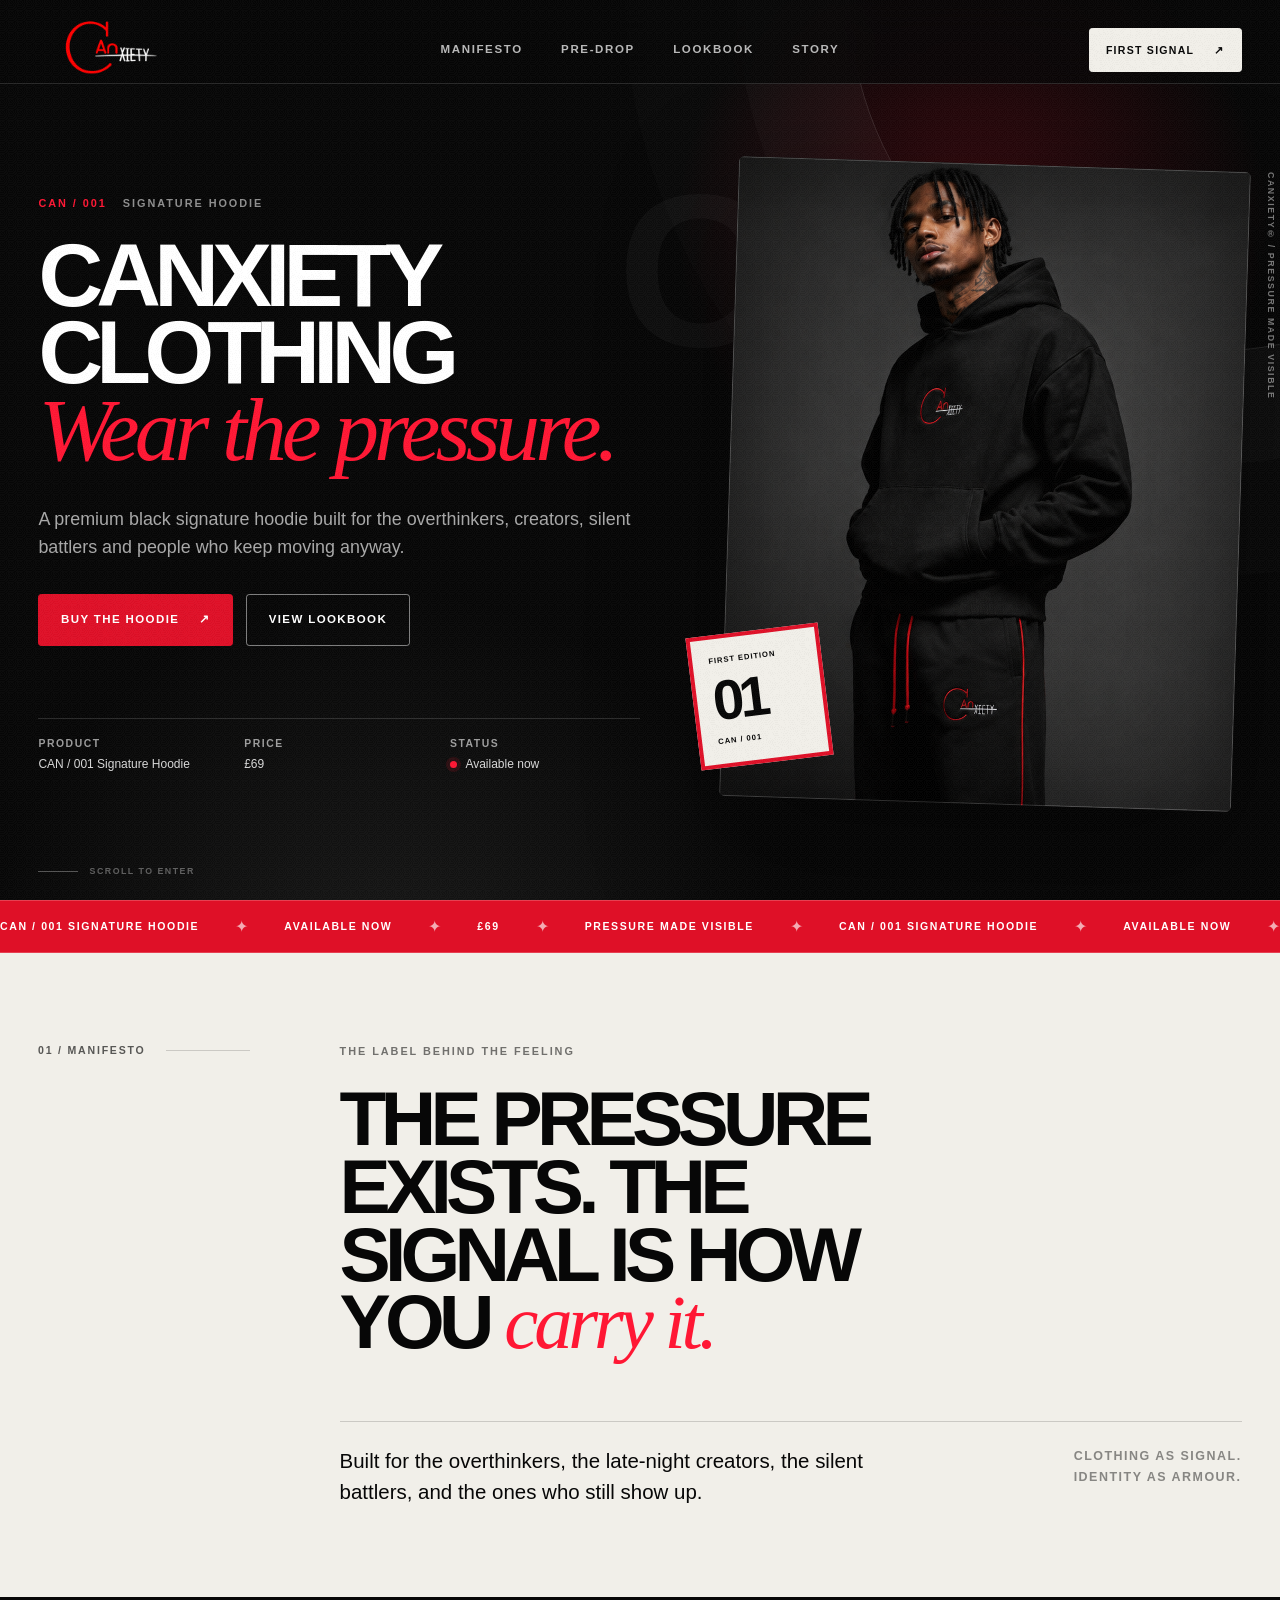
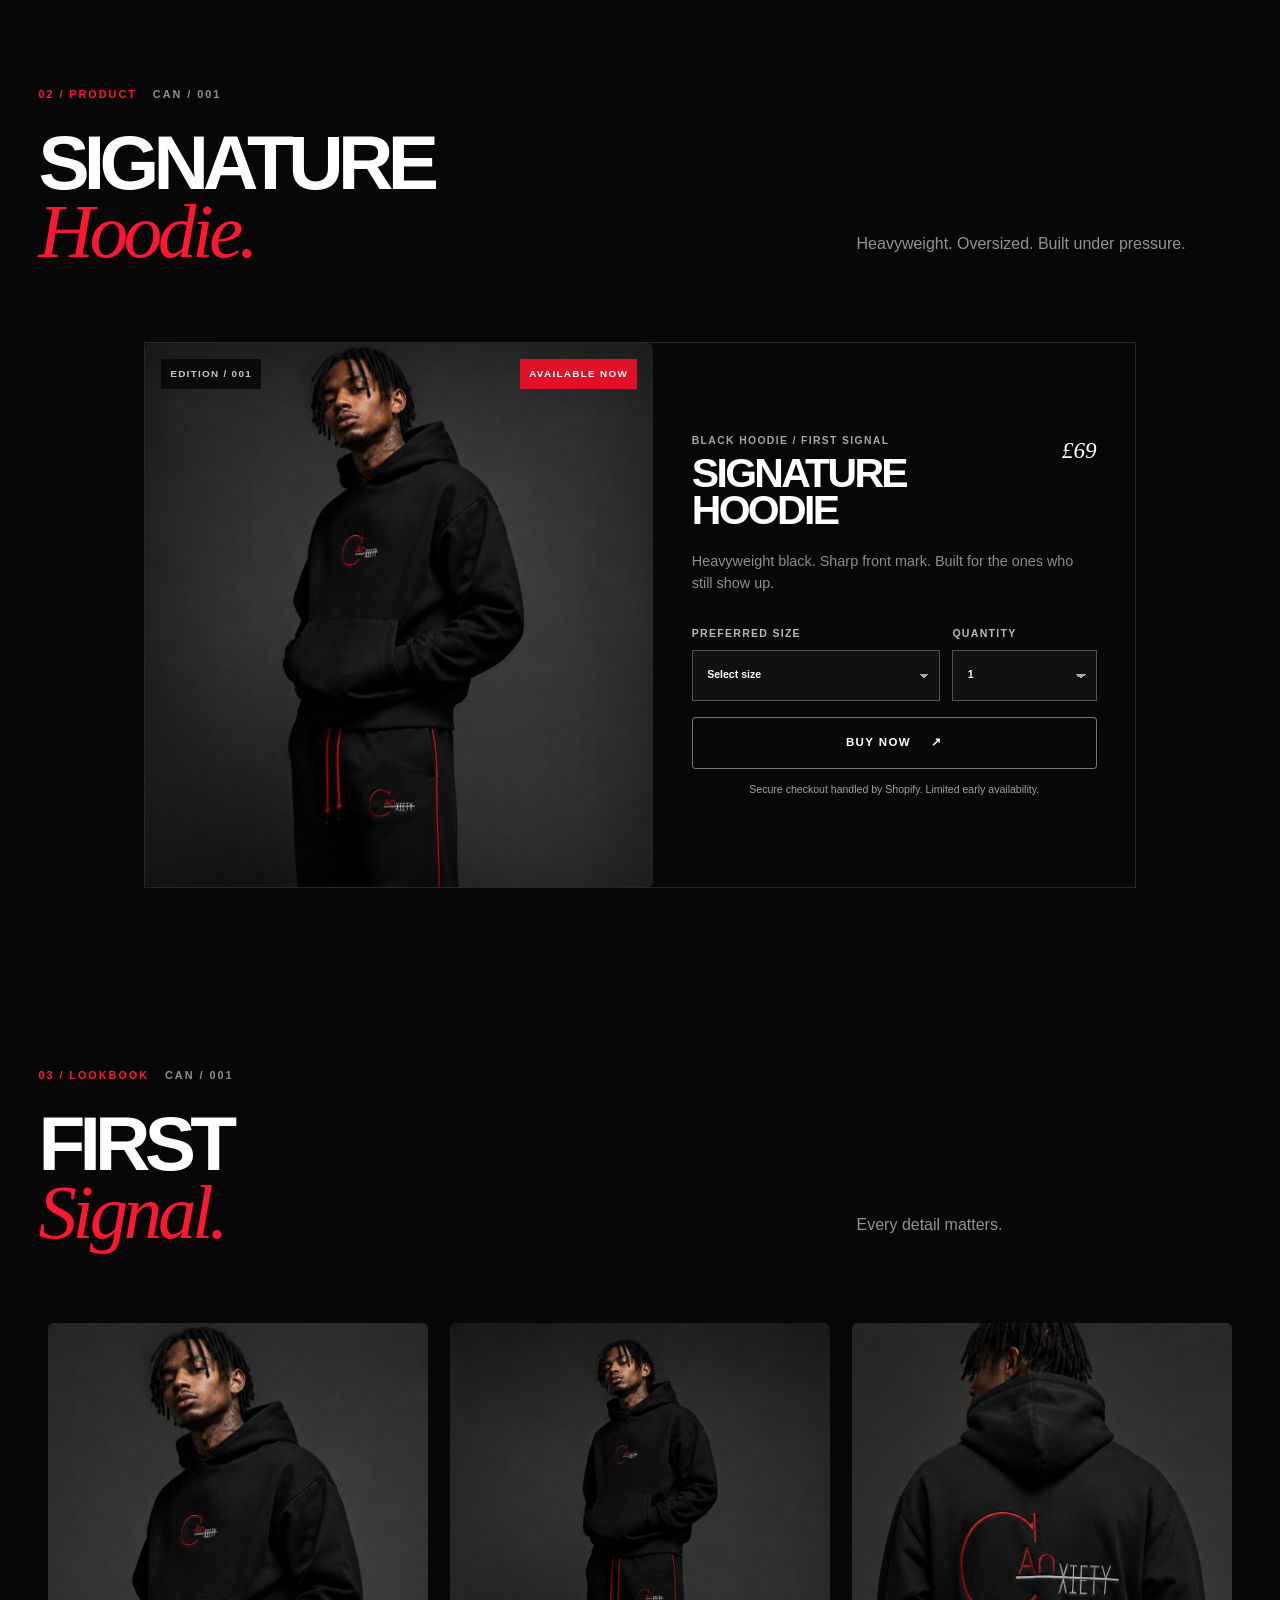
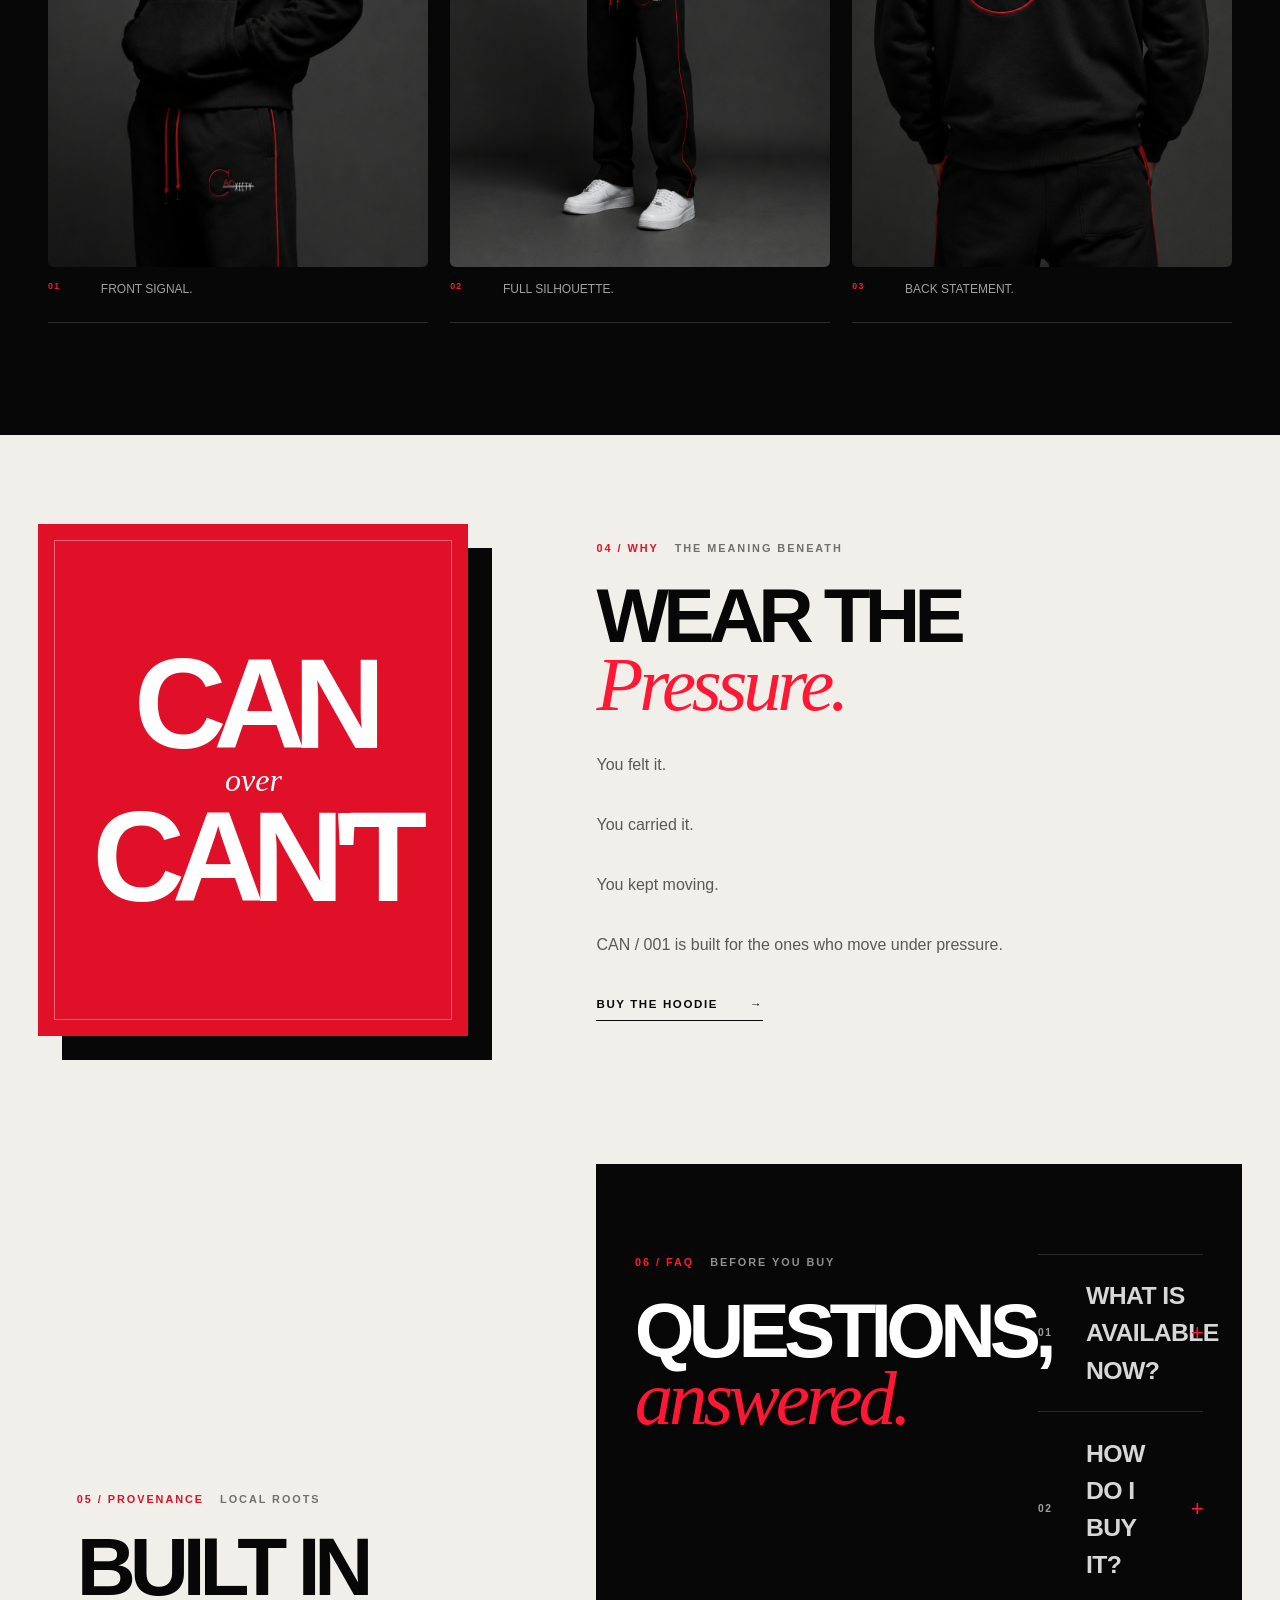
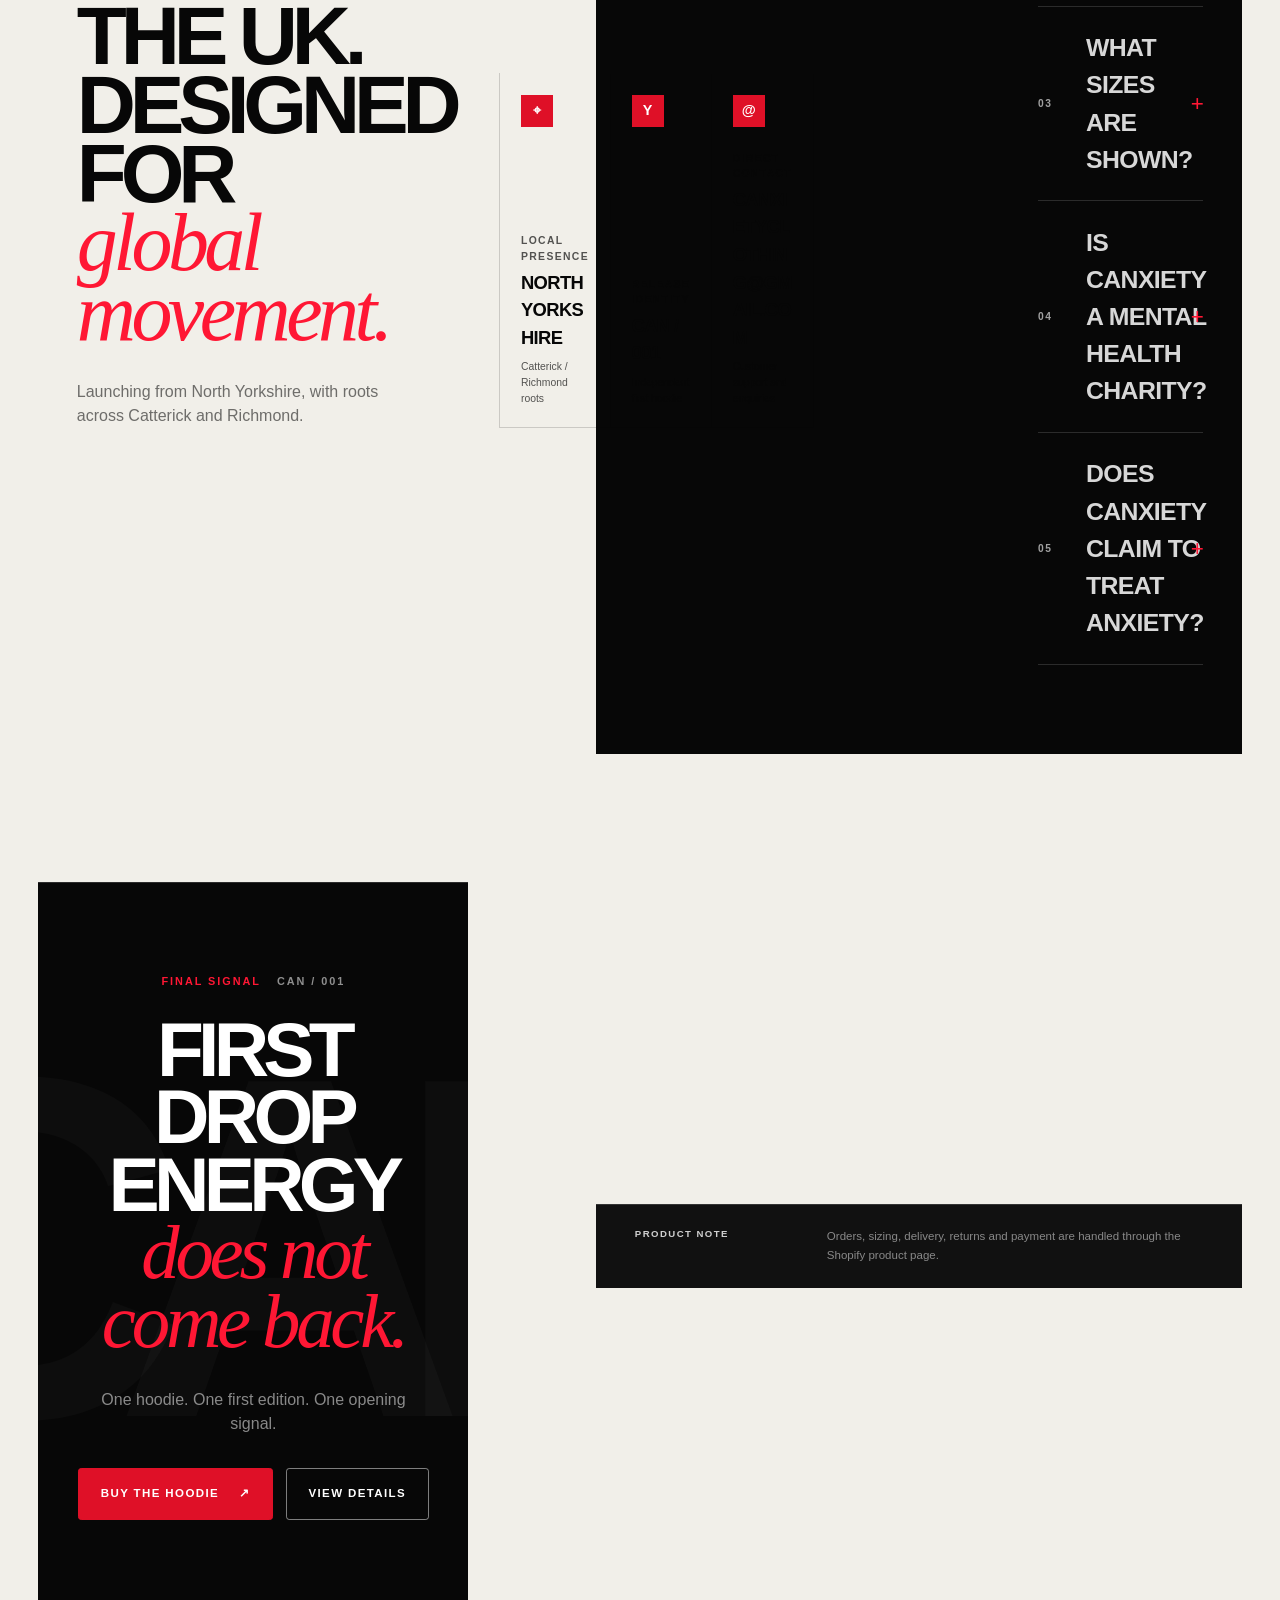
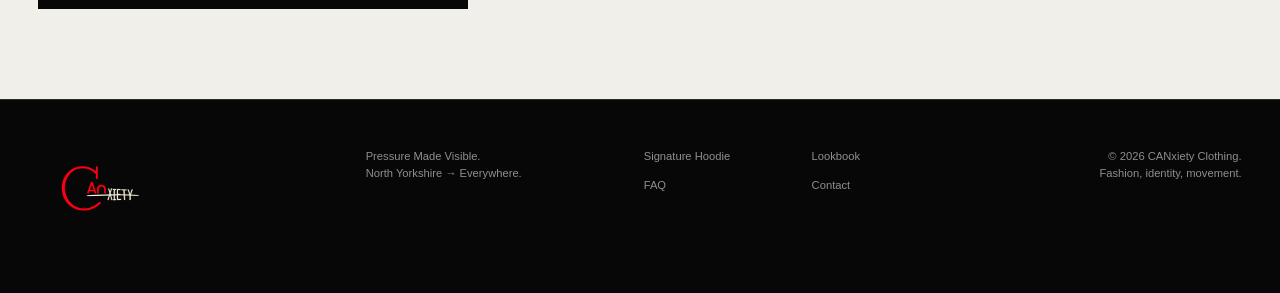
==== index.html @ 88868a13 "Update index.html" ====
<!doctype html>
<html lang="en-GB">
<head>
  <meta charset="utf-8">
  <meta name="viewport" content="width=device-width, initial-scale=1">
  <meta name="theme-color" content="#080808">
  <meta name="color-scheme" content="dark">
  <meta name="format-detection" content="telephone=no">
  <meta name="robots" content="index, follow, max-image-preview:large">
  <meta name="author" content="CANxiety Clothing">
  
  <title>CANxiety Clothing | UK Streetwear & CAN / 001 Signature Hoodie</title>
  <meta name="description" content="CANxiety Clothing is a UK streetwear brand creating limited heavyweight hoodie drops. Shop the CAN / 001 Signature Hoodie, built around pressure, identity and quiet confidence.">
  <link rel="canonical" href="https://canxiety.co.uk/">
  <link rel="sitemap" type="application/xml" href="/sitemap.xml">
  
  <meta property="og:locale" content="en_GB">
  <meta property="og:type" content="website">
  <meta property="og:site_name" content="CANxiety Clothing">
  <meta property="og:title" content="CANxiety Clothing | UK Streetwear & CAN / 001 Signature Hoodie">
  <meta property="og:description" content="CANxiety Clothing. UK streetwear. Limited heavyweight hoodie drops. CAN / 001 Signature Hoodie available now.">
  <meta property="og:url" content="https://canxiety.co.uk/">
  <meta property="og:image" content="https://canxiety.co.uk/assets/lookbook/CAN_001_Front_View_34_View_(4K).png">
  <meta property="og:image:alt" content="CANxiety Clothing CAN / 001 Signature Hoodie">
  
  <meta name="twitter:card" content="summary_large_image">
  <meta name="twitter:title" content="CANxiety Clothing | UK Streetwear & CAN / 001 Signature Hoodie">
  <meta name="twitter:description" content="Limited UK streetwear from CANxiety Clothing. Shop the CAN / 001 Signature Hoodie.">
  <meta name="twitter:image" content="https://canxiety.co.uk/assets/lookbook/CAN_001_Front_View_34_View_(4K).png">

  <link rel="icon" href="canxiety_logo_dark_header.png">
  <link rel="stylesheet" href="styles.css">

  <script type="application/ld+json">
  {
    "@context": "https://schema.org",
    "@graph": [
      {
        "@type": "Brand",
        "@id": "https://canxiety.co.uk/#brand",
        "name": "CANxiety Clothing",
        "alternateName": "CANxiety",
        "url": "https://canxiety.co.uk/",
        "logo": "https://canxiety.co.uk/canxiety_logo_no_white_background.png",
        "description": "A UK streetwear and fashion identity brand creating limited clothing around pressure, confidence and self-expression."
      },
      {
        "@type": "Product",
        "@id": "https://canxiety.co.uk/#signature-hoodie",
        "name": "CAN / 001 Signature Hoodie",
        "brand": { "@id": "https://canxiety.co.uk/#brand" },
        "image": "https://canxiety.co.uk/assets/lookbook/CAN_001_Front_View_34_View_(4K).png",
        "description": "A premium black CANxiety Signature Hoodie with a small front mark and large back statement design.",
        "offers": {
          "@type": "Offer",
          "price": "69",
          "priceCurrency": "GBP",
          "availability": "https://schema.org/InStock",
          "url": "https://canxiety.myshopify.com/products/canxiety-signature-hoodie-001"
        }
      },
      {
        "@type": "ClothingStore",
        "@id": "https://canxiety.co.uk/#business",
        "name": "CANxiety Clothing",
        "url": "https://canxiety.co.uk/",
        "image": "https://canxiety.co.uk/canxiety_logo_dark_header.png",
        "logo": "https://canxiety.co.uk/canxiety_logo_dark_header.png",
        "email": "canxietyclothing@gmail.com",
        "description": "An independent North Yorkshire clothing brand creating limited designer streetwear.",
        "priceRange": "££",
        "brand": { "@id": "https://canxiety.co.uk/#brand" },
        "address": {
          "@type": "PostalAddress",
          "addressLocality": "Catterick",
          "addressRegion": "North Yorkshire",
          "addressCountry": "GB"
        }
      }
    ]
  }
  </script>

  <script src="script.js" defer></script>
</head>

<body>
  <a class="skip-link" href="#main-content">Skip to main content</a>

  <header class="site-header" data-header>
    <a class="brand-mark" href="#top" aria-label="CANxiety Clothing home">
      <span class="brand-mark__plate">
        <img src="canxiety_logo_dark_header.png" alt="CANxiety Clothing" width="150" height="80" decoding="async">
      </span>
    </a>

    <nav class="desktop-nav" aria-label="Primary navigation">
      <a href="#manifesto">Manifesto</a>
      <a href="#pre-drop">Pre-drop</a>
      <a href="#lookbook">Lookbook</a>
      <a href="#story">Story</a>
    </nav>

    <button class="menu-toggle" type="button" aria-expanded="false" aria-controls="mobile-menu">
      <span>Menu</span><i aria-hidden="true"></i>
    </button>

    <a class="button button--small button--light" href="https://canxiety.myshopify.com/products/canxiety-signature-hoodie-001">
      <span class="founder-label founder-label--full">First Signal</span>
      <span class="founder-label founder-label--short">Signal</span>
      <span aria-hidden="true">↗</span>
    </a>
  </header>

  <nav class="mobile-menu" id="mobile-menu" aria-label="Mobile navigation" aria-hidden="true">
    <div class="mobile-menu__meta">
      <span>CAN / NAVIGATION</span>
      <span>North Yorkshire — UK</span>
    </div>

    <div class="mobile-menu__links">
      <a href="#pre-drop"><span>01</span>Pre-drop</a>
      <a href="#manifesto"><span>02</span>Manifesto</a>
      <a href="#lookbook"><span>03</span>Lookbook</a>
      <a href="#story"><span>04</span>Story</a>
      <a href="#faq"><span>05</span>Questions</a>
    </div>

    <div class="mobile-menu__footer">
      <a href="mailto:canxietyclothing@gmail.com">canxietyclothing@gmail.com</a>
      <span>Drop 001 / Signature Hoodie</span>
    </div>
  </nav>

  <main id="main-content">
    <section class="hero" id="top" aria-labelledby="hero-title">
      <div class="hero__ambient" aria-hidden="true"></div>

      <div class="hero__content reveal">
        <p class="eyebrow"><span>CAN / 001</span> Signature Hoodie</p>
        <h1 id="hero-title">CANxiety Clothing<br><em>Wear the pressure.</em></h1>
        <p class="hero__lede">A premium black signature hoodie built for the overthinkers, creators, silent battlers and people who keep moving anyway.</p>

        <div class="hero__actions">
          <a class="button button--signal" href="https://canxiety.myshopify.com/products/canxiety-signature-hoodie-001">Buy the hoodie <span aria-hidden="true">↗</span></a>
          <a class="button button--ghost" href="#lookbook">View lookbook</a>
        </div>

        <dl class="hero__facts" aria-label="Launch details">
          <div>
            <dt>Product</dt>
            <dd>CAN / 001 Signature Hoodie</dd>
          </div>
          <div>
            <dt>Price</dt>
            <dd>£69</dd>
          </div>
          <div>
            <dt>Status</dt>
            <dd><span class="live-dot" aria-hidden="true"></span> Available now</dd>
          </div>
        </dl>
      </div>

      <div class="hero__visual reveal" data-delay="1" aria-label="CANxiety CAN / 001 Signature Hoodie campaign artwork">
        <div class="hero__image-wrap">
          <img src="assets/lookbook/CAN_001_Front_View_34_View_(4K).png" alt="CANxiety CAN / 001 Signature Hoodie front campaign view" width="1122" height="1402" fetchpriority="high" decoding="async">
        </div>

        <div class="hero__stamp" aria-hidden="true">
          <span>First edition</span>
          <strong>01</strong>
          <span>CAN / 001</span>
        </div>

        <p class="hero__vertical" aria-hidden="true">CANXIETY® / PRESSURE MADE VISIBLE</p>
        <div class="hero__monogram" aria-hidden="true">CAN</div>
      </div>

      <p class="hero__scroll" aria-hidden="true"><span></span> Scroll to enter</p>
    </section>

    <div class="launch-strip" aria-label="Launch information">
      <div class="launch-strip__track">
        <span>CAN / 001 Signature Hoodie</span><i>✦</i>
        <span>Available now</span><i>✦</i>
        <span>£69</span><i>✦</i>
        <span>Pressure Made Visible</span><i>✦</i>
        <span aria-hidden="true">CAN / 001 Signature Hoodie</span><i aria-hidden="true">✦</i>
        <span aria-hidden="true">Available now</span><i aria-hidden="true">✦</i>
      </div>
    </div>

    <section class="manifesto section" id="manifesto" aria-labelledby="manifesto-title">
      <div class="section-index reveal">
        <span>01 / Manifesto</span>
        <span class="section-index__line"></span>
      </div>

      <div class="manifesto__copy reveal" data-delay="1">
        <p class="eyebrow eyebrow--muted">The label behind the feeling</p>
        <h2 id="manifesto-title">The pressure exists. The signal is how you <em>carry it.</em></h2>

        <div class="manifesto__footer">
          <p>Built for the overthinkers, the late-night creators, the silent battlers, and the ones who still show up.</p>
          <p class="manifesto__note">Clothing as signal.<br>Identity as armour.</p>
        </div>
      </div>
    </section>

    <section class="pre-drop section section--ink" id="pre-drop" aria-labelledby="pre-drop-title">
      <div class="section-heading reveal">
        <div>
          <p class="eyebrow"><span>02 / Product</span> CAN / 001</p>
          <h2 id="pre-drop-title">Signature<br><em>Hoodie.</em></h2>
        </div>
        <p>Heavyweight. Oversized. Built under pressure.</p>
      </div>

      <div class="product-grid product-grid--single">
        <article class="product-card reveal" data-product-card>
          <div class="product-card__media product-card__media--hoodie">
            <span class="product-card__edition">Edition / 001</span>
            <img src="assets/lookbook/CAN_001_Front_View_34_View_(4K).png" alt="CANxiety CAN / 001 Signature Hoodie front product view" width="1122" height="1402" loading="lazy" decoding="async">
            <span class="product-card__status">Available now</span>
          </div>

          <div class="product-card__body">
            <div class="product-card__title-row">
              <div>
                <p class="product-card__type">Black Hoodie / First Signal</p>
                <h3>Signature Hoodie</h3>
              </div>
              <p class="product-card__price" aria-label="£69">£69</p>
            </div>

            <p class="product-card__copy">Heavyweight black. Sharp front mark. Built for the ones who still show up.</p>

            <div class="product-card__controls">
              <label>Preferred size
                <select name="hoodie-size" data-size>
                  <option value="">Select size</option>
                  <option>S</option>
                  <option>M</option>
                  <option>L</option>
                </select>
              </label>

              <label>Quantity
                <select name="hoodie-quantity" data-quantity>
                  <option>1</option>
                  <option>2</option>
                  <option>3</option>
                </select>
              </label>
            </div>

            <a class="button button--product" href="https://canxiety.myshopify.com/products/canxiety-signature-hoodie-001" aria-label="Buy the CANxiety CAN / 001 Signature Hoodie">Buy Now <span aria-hidden="true">↗</span></a>
            <p class="product-card__note">Secure checkout handled by Shopify. Limited early availability.</p>
          </div>
        </article>
      </div>
    </section>

    <section class="lookbook section section--ink" id="lookbook" aria-labelledby="lookbook-title">
      <div class="section-heading reveal">
        <div>
          <p class="eyebrow"><span>03 / Lookbook</span> CAN / 001</p>
          <h2 id="lookbook-title">First<br><em>Signal.</em></h2>
        </div>
        <p>Every detail matters.</p>
      </div>

      <div class="lookbook-grid">
        <figure class="lookbook-card lookbook-card--tall reveal">
          <img src="assets/lookbook/CAN_001_Front_View_34_View_(4K).png" alt="CANxiety CAN / 001 Signature Hoodie front view" width="1122" height="1402" loading="lazy" decoding="async">
          <figcaption><span>01</span><p>Front signal.</p></figcaption>
        </figure>

        <figure class="lookbook-card reveal" data-delay="1">
          <img src="assets/lookbook/CAN_001_Full_Body_Shot_(4K).png" alt="CANxiety CAN / 001 Signature Hoodie full body view" width="1122" height="1402" loading="lazy" decoding="async">
          <figcaption><span>02</span><p>Full silhouette.</p></figcaption>
        </figure>

        <figure class="lookbook-card reveal">
          <img src="assets/lookbook/CAN_001_Back_View_(4K).png" alt="CANxiety CAN / 001 Signature Hoodie back view" width="1122" height="1402" loading="lazy" decoding="async">
          <figcaption><span>03</span><p>Back statement.</p></figcaption>
        </figure>
      </div>
    </section>

    <section class="story section" id="story" aria-labelledby="story-title">
      <div class="story__signal reveal" aria-hidden="true">
        <span>CAN</span>
        <i>over</i>
        <span>CAN'T</span>
      </div>

      <div class="story__copy reveal" data-delay="1">
        <p class="eyebrow eyebrow--muted"><span>04 / Why</span> The meaning beneath</p>
      
        <h2 id="story-title">Wear The<br><em>Pressure.</em></h2>
      
        <p>You felt it.</p>
        <p>You carried it.</p>
        <p>You kept moving.</p>
      
        <p>CAN / 001 is built for the ones who move under pressure.</p>
      
        <a class="text-link" href="https://canxiety.myshopify.com/products/canxiety-signature-hoodie-001">
          Buy the hoodie <span aria-hidden="true">→</span>
        </a>
      </div>

    <section class="trust section" aria-labelledby="trust-title">
      <div class="trust__lead reveal">
        <p class="eyebrow eyebrow--muted"><span>05 / Provenance</span> Local roots</p>
        <h2 id="trust-title">Built in the UK.<br>Designed for <em>global movement.</em></h2>
        <p>Launching from North Yorkshire, with roots across Catterick and Richmond.</p>
      </div>

      <div class="trust__grid reveal" data-delay="1">
        <article>
          <span class="trust__icon" aria-hidden="true">⌖</span>
          <p>Local presence</p>
          <h3>North Yorkshire</h3>
          <span class="trust__status">Catterick / Richmond roots</span>
        </article>

        <article>
          <span class="trust__icon" aria-hidden="true">Y</span>
          <p>Release identity</p>
          <h3>CAN / 001</h3>
          <span class="trust__status">Independent first hoodie</span>
        </article>

        <article>
          <span class="trust__icon" aria-hidden="true">@</span>
          <p>Direct contact</p>
          <h3><a href="mailto:canxietyclothing@gmail.com">canxietyclothing@gmail.com</a></h3>
          <span class="trust__status">Customer support and enquiries</span>
        </article>
      </div>
    </section>

    <section class="faq section section--ink" id="faq" aria-labelledby="faq-title">
      <div class="faq__heading reveal">
        <p class="eyebrow"><span>06 / FAQ</span> Before you buy</p>
        <h2 id="faq-title">Questions,<br><em>answered.</em></h2>
      </div>

      <div class="faq__list reveal" data-delay="1">
        <details>
          <summary><span>01</span> What is available now?</summary>
          <p>The CAN / 001 Signature Hoodie is available now through the Shopify product page.</p>
        </details>

        <details>
          <summary><span>02</span> How do I buy it?</summary>
          <p>Use any Buy the hoodie or Buy Now button. Checkout is handled securely through Shopify.</p>
        </details>

        <details>
          <summary><span>03</span> What sizes are shown?</summary>
          <p>The current early product selection shows S, M and L. Final availability depends on the Shopify product page.</p>
        </details>

        <details>
          <summary><span>04</span> Is CANxiety a mental health charity?</summary>
          <p>No. CANxiety is a clothing and identity brand. Any future charity partnership will be described clearly and separately.</p>
        </details>

        <details>
          <summary><span>05</span> Does CANxiety claim to treat anxiety?</summary>
          <p>No. CANxiety Clothing does not provide medical advice, diagnosis or mental health treatment. If you need support, contact a qualified healthcare professional or an appropriate support service.</p>
        </details>
      </div>
    </section>

    <section class="final-cta section" aria-labelledby="final-title">
      <div class="final-cta__halo" aria-hidden="true">CAN</div>
      <p class="eyebrow reveal"><span>Final signal</span> CAN / 001</p>
      <h2 id="final-title" class="reveal" data-delay="1">First drop energy<br><em>does not come back.</em></h2>
      <p class="reveal" data-delay="2">One hoodie. One first edition. One opening signal.</p>

      <div class="final-cta__actions reveal" data-delay="2">
        <a class="button button--signal" href="https://canxiety.myshopify.com/products/canxiety-signature-hoodie-001">Buy the hoodie <span aria-hidden="true">↗</span></a>
        <a class="button button--ghost" href="#lookbook">View details</a>
      </div>
    </section>

    <aside class="legal-note" aria-label="Product information">
      <strong>Product note</strong>
      <p>Orders, sizing, delivery, returns and payment are handled through the Shopify product page.</p>
    </aside>
  </main>

  <footer class="site-footer">
    <a class="brand-mark brand-mark--footer" href="#top" aria-label="Back to the top">
      <span class="brand-mark__plate">
        <img src="canxiety_logo_dark_header.png" alt="CANxiety Clothing" width="150" height="80" loading="lazy" decoding="async">
      </span>
    </a>

    <p>Pressure Made Visible.<br>North Yorkshire → Everywhere.</p>

    <div class="site-footer__links">
      <a href="#pre-drop">Signature Hoodie</a>
      <a href="#lookbook">Lookbook</a>
      <a href="#faq">FAQ</a>
      <a href="/contact">Contact</a>
    </div>

    <p class="site-footer__legal">© <span data-year>2026</span> CANxiety Clothing.<br>Fashion, identity, movement.</p>
  </footer>

  <a class="mobile-cta" href="https://canxiety.myshopify.com/products/canxiety-signature-hoodie-001">
    <span>CAN / 001 available</span>
    <strong>Buy the hoodie ↗</strong>
  </a>

  <div class="toast" id="reservation-toast" role="status" aria-live="polite" aria-hidden="true">
    <span class="toast__mark" aria-hidden="true">CAN</span>
    <div>
      <strong>Selection ready</strong>
      <p>Continue to Shopify checkout to complete your order.</p>
    </div>
    <button type="button" aria-label="Close notification">×</button>
  </div>
</body>
</html>
---- styles.css ----
:root {
  --ink: #070707;
  --ink-soft: #101010;
  --paper: #f1efe9;
  --paper-soft: #d9d6cf;
  --silver: #9b9b98;
  --signal: #df1027;
  --signal-bright: #ff1734;
  --line-dark: rgba(255, 255, 255, 0.15);
  --line-light: rgba(7, 7, 7, 0.16);
  --display: "Arial Narrow", "Helvetica Neue", Arial, sans-serif;
  --body: "Helvetica Neue", Helvetica, Arial, sans-serif;
  --serif: Didot, "Bodoni MT", "Times New Roman", serif;
  --radius: 0.2rem;
  --page-pad: clamp(1.15rem, 4vw, 5rem);
  --header-height: 5.25rem;
}

*, *::before, *::after { box-sizing: border-box; }

html {
  scroll-behavior: smooth;
  scroll-padding-top: var(--header-height);
  background: var(--ink);
}

body {
  margin: 0;
  min-width: 20rem;
  background: var(--paper);
  color: var(--ink);
  font-family: var(--body);
  font-size: 1rem;
  line-height: 1.5;
  -webkit-font-smoothing: antialiased;
  overflow-x: hidden;
}

body::before {
  content: "";
  position: fixed;
  inset: 0;
  z-index: 1000;
  pointer-events: none;
  opacity: 0.022;
  background-image:
    repeating-radial-gradient(circle at 17% 31%, transparent 0 1px, #fff 1px 2px),
    repeating-radial-gradient(circle at 79% 67%, transparent 0 1px, #000 1px 2px);
  background-size: 9px 11px, 13px 15px;
}

body.menu-open { overflow: hidden; }
body.menu-open .site-header > .button { opacity: 0; visibility: hidden; pointer-events: none; }

img { display: block; max-width: 100%; }
a { color: inherit; text-decoration: none; }
button, input, select { font: inherit; }
button, select { cursor: pointer; }
::selection { color: white; background: var(--signal); }

:focus-visible {
  outline: 2px solid var(--signal-bright);
  outline-offset: 4px;
}

.skip-link {
  position: fixed;
  z-index: 2000;
  top: 0.75rem;
  left: 0.75rem;
  padding: 0.75rem 1rem;
  color: white;
  background: var(--signal);
  transform: translateY(-150%);
}
.skip-link:focus { transform: translateY(0); }

.site-header {
  position: fixed;
  z-index: 100;
  top: 0;
  left: 0;
  right: 0;
  height: var(--header-height);
  padding: 0 var(--page-pad);
  display: grid;
  grid-template-columns: 1fr auto 1fr;
  align-items: center;
  gap: 2rem;
  color: white;
  border-bottom: 1px solid rgba(255,255,255,0.13);
  background: rgba(7,7,7,0.76);
  backdrop-filter: blur(18px);
  -webkit-backdrop-filter: blur(18px);
  transition: height 240ms ease, background 240ms ease;
}

.site-header.is-compact {
  height: 4.4rem;
  background: rgba(7,7,7,0.94);
}

.brand-mark { justify-self: start; display: inline-flex; }
.brand-mark__plate{
    background:transparent;
    padding:0;
    border:none;
    box-shadow:none;
}
.brand-mark img{
    width:150px;
    height:auto;
    display:block;
}

.site-header .brand-mark{
    align-self:center;
    overflow:visible;
}
.site-header .brand-mark img{
  width:150px;
  height:auto;
  display:block;
  filter: contrast(1.25) brightness(1.15);
}
.desktop-nav { display: flex; align-items: center; gap: clamp(1.4rem, 3vw, 3rem); }
.desktop-nav a {
  position: relative;
  padding: 0.5rem 0;
  color: rgba(255,255,255,0.72);
  font-size: 0.72rem;
  font-weight: 700;
  letter-spacing: 0.14em;
  text-transform: uppercase;
}
.desktop-nav a::after {
  content: "";
  position: absolute;
  left: 0;
  right: 100%;
  bottom: 0.15rem;
  height: 1px;
  background: var(--signal);
  transition: right 180ms ease;
}
.desktop-nav a:hover { color: white; }
.desktop-nav a:hover::after { right: 0; }
.site-header > .button { justify-self: end; white-space: nowrap; }
.founder-label--short { display: none; }

.menu-toggle {
  display: none;
  min-width: 3.75rem;
  min-height: 2.75rem;
  padding: 0.6rem 0.7rem;
  align-items: center;
  justify-content: center;
  gap: 0.55rem;
  color: rgba(255,255,255,0.78);
  background: transparent;
  border: 1px solid rgba(255,255,255,0.24);
  border-radius: 0;
  font-size: 0.63rem;
  font-weight: 800;
  letter-spacing: 0.12em;
  text-transform: uppercase;
}
.menu-toggle i, .menu-toggle i::before { width: 0.8rem; height: 1px; display: block; background: currentColor; transition: transform 180ms ease; }
.menu-toggle i { position: relative; }
.menu-toggle i::before { content: ""; position: absolute; top: -0.26rem; }
.menu-toggle[aria-expanded="true"] i { transform: rotate(45deg); }
.menu-toggle[aria-expanded="true"] i::before { top: 0; transform: rotate(90deg); }

.mobile-menu {
  position: fixed;
  z-index: 90;
  inset: 0;
  padding: calc(var(--header-height) + 2.2rem) var(--page-pad) 2rem;
  display: grid;
  grid-template-rows: auto 1fr auto;
  color: white;
  background:
    radial-gradient(circle at 95% 12%, rgba(223,16,39,0.24), transparent 30%),
    var(--ink);
  opacity: 0;
  visibility: hidden;
  pointer-events: none;
  transform: translateY(-1rem);
  transition: opacity 220ms ease, transform 220ms ease, visibility 220ms;
}
.mobile-menu.is-open { opacity: 1; visibility: visible; pointer-events: auto; transform: translateY(0); }
.mobile-menu__meta, .mobile-menu__footer { display: flex; justify-content: space-between; gap: 1rem; color: rgba(255,255,255,0.62); font-size: 0.65rem; font-weight: 800; letter-spacing: 0.12em; text-transform: uppercase; }
.mobile-menu__links { align-self: center; border-top: 1px solid var(--line-dark); }
.mobile-menu__links a { padding: 0.8rem 0; display: grid; grid-template-columns: 3rem 1fr; align-items: center; border-bottom: 1px solid var(--line-dark); font-family: var(--display); font-size: clamp(2.2rem, 9vw, 4.4rem); font-weight: 900; letter-spacing: -0.055em; line-height: 1; text-transform: uppercase; }
.mobile-menu__links a span { color: var(--signal-bright); font-family: var(--body); font-size: 0.62rem; letter-spacing: 0.14em; }
.mobile-menu__footer a { color: white; text-transform: none; }

.button {
  min-height: 3.25rem;
  padding: 0.8rem 1.35rem;
  display: inline-flex;
  align-items: center;
  justify-content: center;
  gap: 1.25rem;
  border: 1px solid currentColor;
  border-radius: var(--radius);
  font-size: 0.72rem;
  font-weight: 800;
  letter-spacing: 0.12em;
  line-height: 1;
  text-transform: uppercase;
  transition: color 180ms ease, background 180ms ease, border-color 180ms ease, transform 180ms ease;
}
.button:hover { transform: translateY(-2px); }
.button--small { min-height: 2.75rem; padding: 0.7rem 1rem; font-size: 0.66rem; }
.button--light { color: var(--ink); background: var(--paper); border-color: var(--paper); }
.button--light:hover { color: white; background: var(--signal); border-color: var(--signal); }
.button--signal { color: white; background: var(--signal); border-color: var(--signal); }
.button--signal:hover { background: var(--signal-bright); border-color: var(--signal-bright); }
.button--ghost { color: white; background: transparent; border-color: rgba(255,255,255,0.48); }
.button--ghost:hover { border-color: white; background: rgba(255,255,255,0.08); }
.button--wide { width: 100%; }

.hero {
  position: relative;
  min-height: 100svh;
  padding: calc(var(--header-height) + 4rem) var(--page-pad) 5rem;
  display: grid;
  grid-template-columns: minmax(0, 1.08fr) minmax(22rem, 0.92fr);
  align-items: center;
  gap: clamp(2.5rem, 7vw, 8rem);
  overflow: hidden;
  color: white;
  background:
    radial-gradient(circle at 76% 25%, rgba(223,16,39,0.22), transparent 25%),
    radial-gradient(circle at 30% 110%, rgba(135,135,132,0.14), transparent 30%),
    var(--ink);
}

.hero__ambient {
  position: absolute;
  width: 45rem;
  height: 45rem;
  top: -23rem;
  right: -18rem;
  border: 1px solid rgba(255,255,255,0.13);
  border-radius: 50%;
  box-shadow: 0 0 0 7rem rgba(255,255,255,0.018), 0 0 0 14rem rgba(255,255,255,0.012);
}

.hero__content { position: relative; z-index: 2; min-width: 0; max-width: 61rem; }
.eyebrow {
  margin: 0 0 1.65rem;
  display: flex;
  flex-wrap: wrap;
  align-items: center;
  gap: 1rem;
  color: rgba(255,255,255,0.55);
  font-size: 0.68rem;
  font-weight: 800;
  letter-spacing: 0.18em;
  text-transform: uppercase;
}
.eyebrow span { color: var(--signal-bright); }
.eyebrow--muted { color: rgba(7,7,7,0.55); }
.eyebrow--muted span { color: var(--signal); }

h1, h2, h3, p { margin-top: 0; }
h1, h2 {
  margin-bottom: 0;
  font-family: var(--display);
  font-weight: 900;
  letter-spacing: -0.075em;
  text-transform: uppercase;
}
h1 {
  max-width: 13ch;
  font-size: clamp(4rem, 8.8vw, 9.5rem);
  line-height: 0.79;
}
h1 em, h2 em {
  color: var(--signal-bright);
  font-family: var(--serif);
  font-weight: 400;
  letter-spacing: -0.055em;
  text-transform: none;
}
.hero__lede {
  max-width: 40rem;
  margin: 2.35rem 0 2rem;
  color: rgba(255,255,255,0.65);
  font-size: clamp(1.05rem, 1.4vw, 1.35rem);
  line-height: 1.55;
}
.hero__actions { display: flex; flex-wrap: wrap; gap: 0.8rem; }

.hero__facts {
  max-width: 47rem;
  margin: 4.5rem 0 0;
  padding: 1.1rem 0 0;
  display: grid;
  grid-template-columns: repeat(3, 1fr);
  gap: 1rem;
  border-top: 1px solid var(--line-dark);
}
.hero__facts div { display: grid; gap: 0.22rem; }
.hero__facts dt { color: rgba(255,255,255,0.6); font-size: 0.65rem; font-weight: 800; letter-spacing: 0.15em; text-transform: uppercase; }
.hero__facts dd { margin: 0; color: rgba(255,255,255,0.84); font-size: 0.75rem; }
.live-dot { width: 0.45rem; height: 0.45rem; margin-right: 0.35rem; display: inline-block; border-radius: 50%; background: var(--signal-bright); box-shadow: 0 0 0 0.25rem rgba(255,23,52,0.13); }

.hero__visual { position: relative; min-width: 0; width: min(100%, 35rem); justify-self: end; }
.hero__image-wrap {
  position: relative;
  aspect-ratio: 4 / 5;
  overflow: hidden;
  background: #131313;
  box-shadow: 0 3rem 8rem rgba(0,0,0,0.45);
  transform: rotate(1.8deg);
}
.hero__image-wrap::after { content: ""; position: absolute; inset: 0; border: 1px solid rgba(255,255,255,0.16); box-shadow: inset 0 0 8rem rgba(0,0,0,0.55); }
.hero__image-wrap img { width: 100%; height: 100%; object-fit: cover; }
.hero__stamp {
  position: absolute;
  z-index: 2;
  left: -2.3rem;
  bottom: 2.6rem;
  width: 8.3rem;
  aspect-ratio: 1;
  padding: 1rem;
  display: grid;
  align-content: space-between;
  color: var(--ink);
  background: var(--paper);
  border: 0.3rem solid var(--signal);
  transform: rotate(-7deg);
}
.hero__stamp span { font-size: 0.48rem; font-weight: 900; letter-spacing: 0.12em; text-transform: uppercase; }
.hero__stamp strong { font-family: var(--display); font-size: 3.5rem; line-height: 0.75; letter-spacing: -0.09em; }
.hero__vertical { position: absolute; top: 0.5rem; right: -2.2rem; margin: 0; writing-mode: vertical-rl; color: rgba(255,255,255,0.45); font-size: 0.55rem; font-weight: 800; letter-spacing: 0.18em; }
.hero__monogram { position: absolute; z-index: -1; top: -3.5rem; left: -7rem; color: rgba(255,255,255,0.035); font-size: clamp(8rem, 17vw, 16rem); font-weight: 900; letter-spacing: -0.12em; }
.hero__scroll { position: absolute; left: var(--page-pad); bottom: 1.35rem; margin: 0; display: flex; gap: 0.7rem; align-items: center; color: rgba(255,255,255,0.34); font-size: 0.55rem; font-weight: 800; letter-spacing: 0.17em; text-transform: uppercase; }
.hero__scroll span { width: 2.5rem; height: 1px; background: rgba(255,255,255,0.3); }

.launch-strip { width: 100%; overflow: hidden; color: white; background: var(--signal); border-block: 1px solid rgba(255,255,255,0.2); }
.launch-strip__track { min-width: max-content; padding: 0.85rem 0; display: flex; align-items: center; gap: 2.25rem; animation: ticker 24s linear infinite; }
.launch-strip span { font-size: 0.66rem; font-weight: 900; letter-spacing: 0.15em; text-transform: uppercase; }
.launch-strip i { font-style: normal; opacity: 0.65; }
@keyframes ticker { to { transform: translateX(-42%); } }

.section { padding: clamp(5rem, 10vw, 10rem) var(--page-pad); }
.section--ink { color: white; background: var(--ink); }
.section--soft { background: #dcd9d2; }

.section-index { display: grid; grid-template-columns: max-content 1fr; align-items: center; gap: 1.25rem; color: rgba(7,7,7,0.66); font-size: 0.66rem; font-weight: 800; letter-spacing: 0.17em; text-transform: uppercase; }
.section-index__line { height: 1px; background: var(--line-light); }
.manifesto { display: grid; grid-template-columns: minmax(11rem, 0.38fr) minmax(0, 1.62fr); align-items: start; gap: clamp(2rem, 7vw, 9rem); }
.manifesto .section-index { position: sticky; top: 7rem; }
.manifesto h2 { max-width: 15ch; color: var(--ink); font-size: clamp(3.1rem, 7.4vw, 8.4rem); line-height: 0.9; }
.manifesto__footer { max-width: 68rem; margin-top: 4rem; padding-top: 1.5rem; display: grid; grid-template-columns: 1.3fr 0.7fr; gap: 3rem; border-top: 1px solid var(--line-light); }
.manifesto__footer p { margin-bottom: 0; font-size: clamp(1rem, 1.6vw, 1.3rem); }
.manifesto__note { color: rgba(7,7,7,0.45); font-size: 0.78rem !important; font-weight: 800; letter-spacing: 0.12em; line-height: 1.7; text-align: right; text-transform: uppercase; }

.section-heading { margin-bottom: clamp(3rem, 6vw, 6rem); display: grid; grid-template-columns: minmax(0, 1fr) minmax(18rem, 0.5fr); align-items: end; gap: 3rem; }
.section-heading > *, .founder > *, .story > *, .timeline__main > *, .faq > * { min-width: 0; }
.section-heading h2 { font-size: clamp(3.5rem, 7.6vw, 8.3rem); line-height: 0.82; }
.section-heading > p { max-width: 32rem; margin: 0 0 0.5rem; color: rgba(255,255,255,0.56); font-size: 1rem; line-height: 1.7; }

.product-grid { display: grid; grid-template-columns: repeat(2, minmax(0, 1fr)); gap: 1px; background: var(--line-dark); border: 1px solid var(--line-dark); }
.product-card { position: relative; min-width: 0; color: white; background: var(--ink); }
.product-card::before { content: ""; position: absolute; z-index: 3; top: 0; left: 0; right: 0; height: 2px; background: var(--signal); transform: scaleX(0); transform-origin: left; transition: transform 300ms ease; }
.product-card:hover::before, .product-card:focus-within::before { transform: scaleX(1); }
.product-card__media { position: relative; aspect-ratio: 1.18 / 1; overflow: hidden; background: #171717; }
.product-card__media::after { content: ""; position: absolute; inset: 0; box-shadow: inset 0 0 6rem rgba(0,0,0,0.38); pointer-events: none; }
.product-card__media img { width: 100%; height: 100%; object-fit: cover; transition: transform 700ms cubic-bezier(.2,.7,.2,1), filter 500ms ease; }
.product-card:hover .product-card__media img { transform: scale(1.035); filter: contrast(1.05); }
.product-card__edition, .product-card__status { position: absolute; z-index: 2; top: 1rem; padding: 0.48rem 0.58rem; color: rgba(255,255,255,0.76); background: rgba(7,7,7,0.84); font-size: 0.62rem; font-weight: 900; letter-spacing: 0.13em; text-transform: uppercase; }
.product-card__edition { left: 1rem; }
.product-card__status { right: 1rem; color: white; background: var(--signal); }
.product-card__body { padding: clamp(1.25rem, 3vw, 2.4rem); }
.product-card__title-row { display: flex; justify-content: space-between; gap: 1.25rem; }
.product-card__type { margin-bottom: 0.45rem; color: rgba(255,255,255,0.64); font-size: 0.65rem; font-weight: 800; letter-spacing: 0.13em; text-transform: uppercase; }
.product-card h3 { margin-bottom: 0; font-family: var(--display); font-size: clamp(1.8rem, 3.2vw, 3.35rem); line-height: 0.9; letter-spacing: -0.065em; text-transform: uppercase; }
.product-card__price { margin-bottom: 0; font-family: var(--serif); font-size: 1.45rem; font-style: italic; white-space: nowrap; }
.product-card__copy { max-width: 38rem; min-height: 3rem; margin: 1.4rem 0 1.65rem; color: rgba(255,255,255,0.54); font-size: 0.9rem; }
.product-card__controls { margin-bottom: 1rem; display: grid; grid-template-columns: 1fr 0.58fr; gap: 0.75rem; }
.product-card label, .founder-form > label:not(.consent), .form-row label { display: grid; gap: 0.5rem; color: rgba(255,255,255,0.72); font-size: 0.66rem; font-weight: 800; letter-spacing: 0.12em; text-transform: uppercase; }
.product-card select { width: 100%; min-height: 3.2rem; padding: 0 0.9rem; border: 1px solid rgba(255,255,255,0.28); border-radius: 0; color: white; background: #111; }
.founder-form select, .founder-form input { width: 100%; min-height: 3.35rem; padding: 0; border: 0; border-bottom: 1px solid rgba(255,255,255,0.36); border-radius: 0; color: white; background: transparent; }
.founder-form select option { color: white; background: #111; }
.product-card select { appearance: none; background-image: linear-gradient(45deg, transparent 50%, #aaa 50%), linear-gradient(135deg, #aaa 50%, transparent 50%); background-position: calc(100% - 15px) 52%, calc(100% - 10px) 52%; background-size: 5px 5px; background-repeat: no-repeat; }
.button--product { width: 100%; color: white; background: transparent; border-color: rgba(255,255,255,0.44); }
.button--product:hover { background: var(--signal); border-color: var(--signal); }
.product-card__note { margin: 0.8rem 0 0; color: rgba(255,255,255,0.62); font-size: 0.66rem; text-align: center; }

.founder { display: grid; grid-template-columns: minmax(0, 0.92fr) minmax(28rem, 0.78fr); gap: clamp(3rem, 9vw, 11rem); align-items: center; }
.founder h2 { font-size: clamp(4rem, 8vw, 9rem); line-height: 0.8; }
.founder__intro { max-width: 34rem; margin: 2.5rem 0 3rem; font-size: 1.1rem; }
.founder__benefits { margin: 0; padding: 0; list-style: none; border-top: 1px solid var(--line-light); }
.founder__benefits li { padding: 1rem 0; display: grid; grid-template-columns: 3rem 1fr; border-bottom: 1px solid var(--line-light); font-size: 0.83rem; font-weight: 700; letter-spacing: 0.04em; text-transform: uppercase; }
.founder__benefits span { color: var(--signal); font-size: 0.63rem; }
.founder__form-wrap { color: white; background: var(--ink); box-shadow: 1.5rem 1.5rem 0 var(--signal); }
.form-ticket { padding: 0.8rem 1.5rem; display: flex; justify-content: space-between; color: rgba(255,255,255,0.68); border-bottom: 1px dashed rgba(255,255,255,0.25); font-size: 0.64rem; font-weight: 800; letter-spacing: 0.14em; }
.founder-form { padding: clamp(1.5rem, 4vw, 3rem); }
.form-heading { margin-bottom: 2.5rem; padding-bottom: 1rem; display: flex; justify-content: space-between; gap: 1rem; border-bottom: 1px solid var(--line-dark); }
.form-heading p { margin: 0; font-family: var(--display); font-size: 1.5rem; font-weight: 900; letter-spacing: -0.04em; text-transform: uppercase; }
.form-heading span { align-self: center; color: rgba(255,255,255,0.66); font-size: 0.64rem; }
.founder-form input, .founder-form select { margin: 0.5rem 0 1.2rem; }
.founder-form input::placeholder { color: rgba(255,255,255,0.55); }
.founder-form input:focus, .founder-form select:focus { border-color: var(--signal-bright); outline: 0; box-shadow: 0 1px 0 var(--signal-bright); }
.form-row { display: grid; grid-template-columns: 1fr 1fr; gap: 0.75rem; }
.consent { margin: 0.5rem 0 1.5rem; display: grid; grid-template-columns: 1rem 1fr; gap: 0.75rem; align-items: start; color: rgba(255,255,255,0.72); font-size: 0.72rem; line-height: 1.6; }
.consent input { width: 1rem; min-height: 1rem; margin: 0.15rem 0 0; accent-color: var(--signal); }
.form-fallback { margin: 1.15rem 0 0; color: rgba(255,255,255,0.66); font-size: 0.7rem; line-height: 1.55; text-align: center; }
.form-fallback a { color: white; text-decoration: underline; text-underline-offset: 0.15em; }
.form-status { min-height: 1.25rem; margin: 0.5rem 0 0; color: #fff; font-size: 0.68rem; text-align: center; }

.lookbook-grid { display: grid; grid-template-columns: repeat(12, minmax(0, 1fr)); gap: 1rem; align-items: start; }
.lookbook-card { grid-column: span 4; margin: 0; }
.lookbook-card--tall { grid-column: span 7; grid-row: span 2; }
.lookbook-card--tall + .lookbook-card { grid-column: span 5; }
.lookbook-card--wide { grid-column: span 7; }
.lookbook-card--wide + .lookbook-card, .lookbook-card--wide + .lookbook-card + .lookbook-card { grid-column: span 5; }
.lookbook-card img { width: 100%; aspect-ratio: 4 / 4.6; object-fit: cover; background: #151515; filter: saturate(0.82); transition: filter 350ms ease; }
.lookbook-card--tall img { aspect-ratio: 4 / 5.35; }
.lookbook-card--wide img { aspect-ratio: 16 / 10; }
.lookbook-card:hover img { filter: saturate(1) contrast(1.04); }
.lookbook-card figcaption { padding: 0.8rem 0 1.5rem; display: grid; grid-template-columns: 2.5rem 1fr; gap: 0.8rem; border-bottom: 1px solid var(--line-dark); }
.lookbook-card figcaption span { color: var(--signal-bright); font-size: 0.55rem; font-weight: 800; letter-spacing: 0.15em; }
.lookbook-card figcaption p { margin: 0; color: rgba(255,255,255,0.62); font-size: 0.75rem; text-transform: uppercase; }

.story { display: grid; grid-template-columns: minmax(20rem, 0.7fr) minmax(0, 1.05fr); align-items: center; gap: clamp(3rem, 10vw, 12rem); }
.story__signal { position: relative; min-height: 32rem; display: grid; place-content: center; color: white; background: var(--signal); overflow: hidden; transform: rotate(-2deg); box-shadow: 1.5rem 1.5rem 0 var(--ink); }
.story__signal::before { content: ""; position: absolute; inset: 1rem; border: 1px solid rgba(255,255,255,0.35); }
.story__signal span, .story__signal i { position: relative; display: block; text-align: center; }
.story__signal span { font-family: var(--display); font-size: clamp(5rem, 10vw, 10rem); font-weight: 900; letter-spacing: -0.1em; line-height: 0.72; }
.story__signal i { margin: 0.4rem; font-family: var(--serif); font-size: 2rem; }
.story__copy h2 { max-width: 13ch; font-size: clamp(3rem, 6vw, 6.8rem); line-height: 0.88; }
.story__copy > p:not(.eyebrow) { max-width: 42rem; margin: 2rem 0; color: rgba(7,7,7,0.65); font-size: 1rem; line-height: 1.75; }
.text-link { padding-bottom: 0.45rem; display: inline-flex; gap: 2rem; border-bottom: 1px solid var(--ink); font-size: 0.72rem; font-weight: 900; letter-spacing: 0.14em; text-transform: uppercase; }

.timeline { display: grid; gap: clamp(3rem, 7vw, 7rem); }
.timeline__main { display: grid; grid-template-columns: minmax(18rem, 0.75fr) minmax(0, 1fr); gap: clamp(3rem, 8vw, 9rem); }
.timeline__heading h2 { font-size: clamp(3.5rem, 6.5vw, 7.2rem); line-height: 0.84; }
.timeline__list { margin: 0; padding: 0; list-style: none; border-top: 1px solid var(--line-light); }
.timeline__list li { padding: 1.35rem 0; display: grid; grid-template-columns: 6.5rem 1fr auto; align-items: center; gap: 1rem; border-bottom: 1px solid var(--line-light); }
.timeline__list span, .timeline__list em { color: rgba(7,7,7,0.66); font-size: 0.65rem; font-style: normal; font-weight: 800; letter-spacing: 0.12em; text-transform: uppercase; }
.timeline__list strong { font-family: var(--display); font-size: clamp(1.1rem, 2vw, 1.65rem); letter-spacing: -0.035em; text-transform: uppercase; }
.timeline__list .is-active { position: relative; }
.timeline__list .is-active::before { content: ""; position: absolute; left: -1.3rem; width: 0.45rem; height: 0.45rem; border-radius: 50%; background: var(--signal); }
.timeline__list .is-active span, .timeline__list .is-active em { color: var(--signal); }

.trust { display: grid; grid-template-columns: minmax(20rem, 0.75fr) minmax(0, 1.25fr); align-items: end; gap: clamp(3rem, 8vw, 10rem); }
.trust__lead h2 { font-size: clamp(3.4rem, 6.4vw, 7rem); line-height: 0.84; }
.trust__lead > p:last-child { max-width: 27rem; margin: 2rem 0 0; color: rgba(7,7,7,0.56); }
.trust__grid { display: grid; grid-template-columns: repeat(3, 1fr); border-top: 1px solid var(--line-light); border-left: 1px solid var(--line-light); }
.trust__grid article { min-height: 14rem; padding: 1.3rem; display: flex; flex-direction: column; border-right: 1px solid var(--line-light); border-bottom: 1px solid var(--line-light); }
.trust__icon { width: 2rem; height: 2rem; margin-bottom: auto; display: grid; place-items: center; color: white; background: var(--signal); font-family: var(--display); font-size: 0.9rem; font-weight: 900; }
.trust__grid p { margin: 1.5rem 0 0.25rem; color: rgba(7,7,7,0.68); font-size: 0.65rem; font-weight: 800; letter-spacing: 0.13em; text-transform: uppercase; }
.trust__grid h3 { margin: 0 0 0.5rem; font-family: var(--display); font-size: 1.15rem; letter-spacing: -0.035em; text-transform: uppercase; overflow-wrap: anywhere; }
.trust__status { color: rgba(7,7,7,0.68); font-size: 0.65rem; }

.faq { display: grid; grid-template-columns: minmax(18rem, 0.65fr) minmax(0, 1.35fr); gap: clamp(3rem, 9vw, 11rem); }
.faq__heading { position: sticky; top: 7rem; align-self: start; }
.faq h2 { font-size: clamp(4rem, 7vw, 8rem); line-height: 0.82; }
.faq__list { border-top: 1px solid var(--line-dark); }
.faq details { border-bottom: 1px solid var(--line-dark); }
.faq summary { position: relative; padding: 1.4rem 3rem 1.4rem 0; display: grid; grid-template-columns: 3rem 1fr; align-items: center; color: rgba(255,255,255,0.84); font-family: var(--display); font-size: clamp(1.1rem, 2vw, 1.55rem); font-weight: 800; letter-spacing: -0.025em; list-style: none; text-transform: uppercase; cursor: pointer; }
.faq summary::-webkit-details-marker { display: none; }
.faq summary::after { content: "+"; position: absolute; right: 0; color: var(--signal-bright); font-family: var(--body); font-size: 1.4rem; font-weight: 300; }
.faq details[open] summary::after { content: "−"; }
.faq summary span { color: rgba(255,255,255,0.62); font-family: var(--body); font-size: 0.64rem; letter-spacing: 0.14em; }
.faq details p { max-width: 48rem; margin: -0.25rem 0 1.7rem 3rem; color: rgba(255,255,255,0.5); line-height: 1.75; }

.final-cta { position: relative; min-height: 75vh; display: grid; place-content: center; justify-items: center; overflow: hidden; color: white; text-align: center; background: var(--ink); border-top: 1px solid var(--line-dark); }
.final-cta__halo { position: absolute; color: rgba(255,255,255,0.025); font-family: var(--display); font-size: min(38vw, 38rem); font-weight: 900; letter-spacing: -0.15em; }
.final-cta .eyebrow { position: relative; }
.final-cta h2 { position: relative; font-size: clamp(4rem, 9vw, 10rem); line-height: 0.8; }
.final-cta > p:not(.eyebrow) { position: relative; margin: 2rem 0; color: rgba(255,255,255,0.52); }
.final-cta__actions { position: relative; display: flex; flex-wrap: wrap; justify-content: center; gap: 0.8rem; }

.legal-note { padding: 1.4rem var(--page-pad); display: grid; grid-template-columns: 10rem 1fr; gap: 2rem; color: rgba(255,255,255,0.5); background: #111; border-top: 1px solid var(--line-dark); }
.legal-note strong { color: rgba(255,255,255,0.8); font-size: 0.6rem; letter-spacing: 0.15em; text-transform: uppercase; }
.legal-note p { max-width: 72rem; margin: 0; font-size: 0.72rem; line-height: 1.65; }

.site-footer { padding: 3rem var(--page-pad) 6rem; display: grid; grid-template-columns: 1.2fr 1fr 1.3fr 1fr; gap: 2rem; color: rgba(255,255,255,0.55); background: var(--ink); border-top: 1px solid var(--line-dark); font-size: 0.7rem; }
.brand-mark--footer .brand-mark__plate { width: 8rem; height: 3.1rem; }
.site-footer p { margin: 0; }
.site-footer__links { display: grid; grid-template-columns: 1fr 1fr; gap: 0.5rem 1rem; }
.site-footer__links a:hover { color: white; }
.site-footer__legal { text-align: right; }

.mobile-cta { display: none; }
.toast { position: fixed; z-index: 500; right: 1.25rem; bottom: 1.25rem; width: min(27rem, calc(100vw - 2.5rem)); padding: 1rem; grid-template-columns: 3.2rem 1fr auto; gap: 0.9rem; align-items: center; color: white; background: #171717; border: 1px solid rgba(255,255,255,0.2); box-shadow: 0 1.5rem 5rem rgba(0,0,0,0.5); transform: translateY(calc(100% + 2rem)); opacity: 0; transition: transform 250ms ease, opacity 250ms ease; }
.toast.is-visible { display: grid; transform: translateY(0); opacity: 1; }
.toast__mark { width: 3.2rem; height: 3.2rem; display: grid; place-items: center; color: white; background: var(--signal); font-family: var(--display); font-weight: 900; }
.toast strong { font-size: 0.73rem; letter-spacing: 0.1em; text-transform: uppercase; }
.toast p { margin: 0.2rem 0 0; color: rgba(255,255,255,0.7); font-size: 0.7rem; line-height: 1.4; }
.toast button { width: 2.75rem; height: 2.75rem; padding: 0.3rem; color: rgba(255,255,255,0.55); background: transparent; border: 0; font-size: 1.35rem; }

.reveal { opacity: 0; transform: translateY(1.8rem); transition: opacity 700ms ease, transform 700ms cubic-bezier(.2,.7,.2,1); }
.reveal[data-delay="1"] { transition-delay: 120ms; }
.reveal[data-delay="2"] { transition-delay: 220ms; }
.reveal.is-visible { opacity: 1; transform: translateY(0); }

@media (max-width: 68rem) {
  .desktop-nav { display: none; }
  .site-header { grid-template-columns: 1fr auto; }
  .hero { grid-template-columns: 1fr 0.7fr; gap: 2.5rem; }
  .hero__facts { margin-top: 3rem; }
  .manifesto { grid-template-columns: 1fr; }
  .manifesto .section-index { position: static; }
  .founder { grid-template-columns: 1fr 1fr; gap: 3rem; }
  .story { gap: 4rem; }
  .trust { grid-template-columns: 1fr; }
}

@media (max-width: 50rem) {
  :root { --header-height: 4.5rem; }
  .site-header { grid-template-columns: 1fr auto auto; gap: 0.55rem; }
  .menu-toggle { display: inline-flex; justify-self: end; }
  .brand-mark__plate { width: 5.8rem; height: 2.25rem; }
  .brand-mark img { width: 110px; }
  .site-header .button { min-height: 2.75rem; padding: 0.65rem 0.75rem; font-size: 0.63rem; gap: 0.65rem; }
  .founder-label--full { display: none; }
  .founder-label--short { display: inline; }
  .hero { min-height: auto; padding-top: calc(var(--header-height) + 3.5rem); grid-template-columns: 1fr; }
  .hero__content { display: block; }
  .hero__visual { width: min(90%, 31rem); margin-top: 1rem; justify-self: center; }
  .hero__image-wrap { aspect-ratio: 4 / 4.8; }
  .hero__vertical { right: -1.6rem; }
  .hero__scroll { display: none; }
  .section-heading, .founder, .story, .timeline__main, .faq { grid-template-columns: minmax(0, 1fr); }
  .product-grid { grid-template-columns: 1fr; }
  .faq__heading { position: static; }
  .lookbook-card, .lookbook-card--tall, .lookbook-card--tall + .lookbook-card, .lookbook-card--wide, .lookbook-card--wide + .lookbook-card, .lookbook-card--wide + .lookbook-card + .lookbook-card { grid-column: span 6; }
  .lookbook-card--tall img, .lookbook-card img { aspect-ratio: 4 / 5; }
  .story__signal { width: min(86vw, 31rem); min-height: 27rem; justify-self: center; }
  .trust__grid { grid-template-columns: 1fr; }
  .trust__grid article { min-height: 11rem; }
  .site-footer { grid-template-columns: 1fr 1fr; }
  .site-footer__legal { text-align: left; }
}

@media (max-width: 35rem) {
  body { padding-bottom: 4.15rem; }
  h1 { font-size: clamp(3.15rem, 13.5vw, 4.5rem); }
  .hero { padding-bottom: 3rem; gap: 2rem; }
  .hero__lede { margin: 1.75rem 0; font-size: 0.98rem; }
  .hero__actions { display: grid; }
  .hero__actions .button { width: 100%; }
  .hero__facts { margin-top: 2.4rem; grid-template-columns: 1fr 1fr; }
  .hero__facts div:last-child { grid-column: 1 / -1; }
  .hero__visual { width: calc(100% - 1.2rem); }
  .hero__stamp { left: -0.7rem; bottom: 1rem; width: 6.7rem; }
  .hero__stamp strong { font-size: 2.75rem; }
  .hero__vertical { display: none; }
  .launch-strip__track { animation-duration: 18s; }
  .manifesto h2 { font-size: clamp(3rem, 15vw, 5rem); }
  .manifesto__footer { margin-top: 2.5rem; grid-template-columns: 1fr; gap: 1.5rem; }
  .manifesto__note { text-align: left; }
  .section-heading { gap: 1.75rem; }
  .section-heading h2, .founder h2, .faq h2, .final-cta h2 { font-size: clamp(3rem, 13vw, 5rem); }
  .product-card__media { aspect-ratio: 1 / 1.08; }
  .product-card__copy { min-height: 0; }
  .product-card__controls, .form-row { grid-template-columns: 1fr; }
  .founder__form-wrap { box-shadow: 0.75rem 0.75rem 0 var(--signal); }
  .form-heading { display: grid; }
  .lookbook-grid { gap: 0.7rem; }
  .lookbook-card, .lookbook-card--tall, .lookbook-card--tall + .lookbook-card, .lookbook-card--wide, .lookbook-card--wide + .lookbook-card, .lookbook-card--wide + .lookbook-card + .lookbook-card { grid-column: 1 / -1; }
  .story__signal { min-height: 23rem; }
  .timeline__list li { grid-template-columns: 5.3rem 1fr; }
  .timeline__list li em { grid-column: 2; }
  .faq details p { margin-left: 0; }
  .legal-note { grid-template-columns: 1fr; gap: 0.6rem; }
  .site-footer { padding-bottom: 3rem; grid-template-columns: 1fr; }
  .mobile-cta { position: fixed; z-index: 300; left: 0; right: 0; bottom: 0; height: 4.15rem; padding: 0.65rem 1rem; display: flex; justify-content: space-between; align-items: center; color: white; background: var(--signal); border-top: 1px solid rgba(255,255,255,0.3); }
  .mobile-cta span { font-size: 0.62rem; font-weight: 800; letter-spacing: 0.12em; text-transform: uppercase; }
  .mobile-cta strong { font-size: 0.72rem; letter-spacing: 0.06em; text-transform: uppercase; }
  .toast { bottom: 5rem; }
}

@media (max-width: 22rem) {
  .site-header { grid-template-columns: 1fr auto; }
  .site-header > .button { display: none; }
}

@media (prefers-reduced-motion: reduce) {
  html { scroll-behavior: auto; }
  *, *::before, *::after { animation-duration: 0.01ms !important; animation-iteration-count: 1 !important; transition-duration: 0.01ms !important; }
  .reveal { opacity: 1; transform: none; }
}

/* CANxiety refinement patch — calmer, cleaner, less oversized */

:root {
  --page-pad: clamp(1rem, 3vw, 4.25rem);
}

/* Reduce huge section spacing */
.section {
  padding: clamp(3.5rem, 7vw, 7rem) var(--page-pad);
}

/* Make major titles less aggressive */
h1 {
  font-size: clamp(3.2rem, 7vw, 7rem);
  line-height: 0.86;
}

.section-heading h2,
.manifesto h2,
.founder h2,
.faq h2,
.final-cta h2 {
  font-size: clamp(2.9rem, 6vw, 6.5rem);
  line-height: 0.88;
}

/* Fix single product layout */
.product-grid--single {
  max-width: 62rem;
  margin: 0 auto;
  grid-template-columns: 1fr;
  background: transparent;
  border: 1px solid rgba(255,255,255,0.13);
}

.product-grid--single .product-card {
  display: grid;
  grid-template-columns: minmax(0, 0.95fr) minmax(22rem, 0.9fr);
  align-items: stretch;
}

.product-grid--single .product-card__media {
  aspect-ratio: auto;
  min-height: 34rem;
}

.product-grid--single .product-card__body {
  display: flex;
  flex-direction: column;
  justify-content: center;
}

/* Make product image feel premium, not massive */
.product-card__media img {
  object-position: center top;
}

/* Calm the lookbook */
.lookbook-grid {
  max-width: 74rem;
  margin: 0 auto;
  gap: 1.4rem;
}

.lookbook-card,
.lookbook-card--tall,
.lookbook-card--wide,
.lookbook-card--tall + .lookbook-card,
.lookbook-card--wide + .lookbook-card,
.lookbook-card--wide + .lookbook-card + .lookbook-card {
  grid-column: span 4;
}

.lookbook-card img,
.lookbook-card--tall img,
.lookbook-card--wide img {
  aspect-ratio: 4 / 5;
  max-height: 34rem;
  object-fit: cover;
}

/* Softer image presentation */
.hero__image-wrap,
.product-card__media,
.lookbook-card img {
  border-radius: 0.35rem;
}

/* Better desktop breathing room */
.section-heading {
  max-width: 78rem;
  margin-left: auto;
  margin-right: auto;
}

/* Mobile fix */
@media (max-width: 860px) {
  .product-grid--single .product-card {
    grid-template-columns: 1fr;
  }

  .product-grid--single .product-card__media {
    min-height: auto;
    aspect-ratio: 4 / 4.7;
  }

  .lookbook-card,
  .lookbook-card--tall,
  .lookbook-card--wide {
    grid-column: 1 / -1;
  }

  .lookbook-card img,
  .lookbook-card--tall img,
  .lookbook-card--wide img {
    max-height: none;
  }
}
/* Mobile image fix — prevents long stretched look */
@media (max-width: 860px) {
  .hero__image-wrap {
    aspect-ratio: 4 / 4.6;
  }

  .product-grid--single .product-card__media,
  .product-card__media {
    aspect-ratio: 1 / 1.08;
    min-height: auto;
  }

  .lookbook-card img,
  .lookbook-card--tall img,
  .lookbook-card--wide img {
    aspect-ratio: 4 / 4.6;
    max-height: 26rem;
    width: 100%;
    object-fit: cover;
    object-position: center top;
  }
}

@media (max-width: 35rem) {
  .hero__image-wrap {
    aspect-ratio: 4 / 4.4;
  }

  .product-grid--single .product-card__media,
  .product-card__media {
    aspect-ratio: 1 / 1.05;
  }

  .lookbook-card img,
  .lookbook-card--tall img,
  .lookbook-card--wide img {
    aspect-ratio: 4 / 4.3;
    max-height: 22rem;
  }
}

@media (max-width: 768px) {
  .product-card {
    display: flex !important;
    flex-direction: column !important;
  }

  .product-card__media {
    display: block !important;
    order: 0 !important;
    width: 100% !important;
    min-height: 520px !important;
    margin-bottom: 0 !important;
    visibility: visible !important;
    opacity: 1 !important;
  }

  .product-card__media img {
    display: block !important;
    width: 100% !important;
    height: 520px !important;
    object-fit: cover !important;
    object-position: center top !important;
    visibility: visible !important;
    opacity: 1 !important;
  }

  .product-card__body {
    order: 1 !important;
  }
}
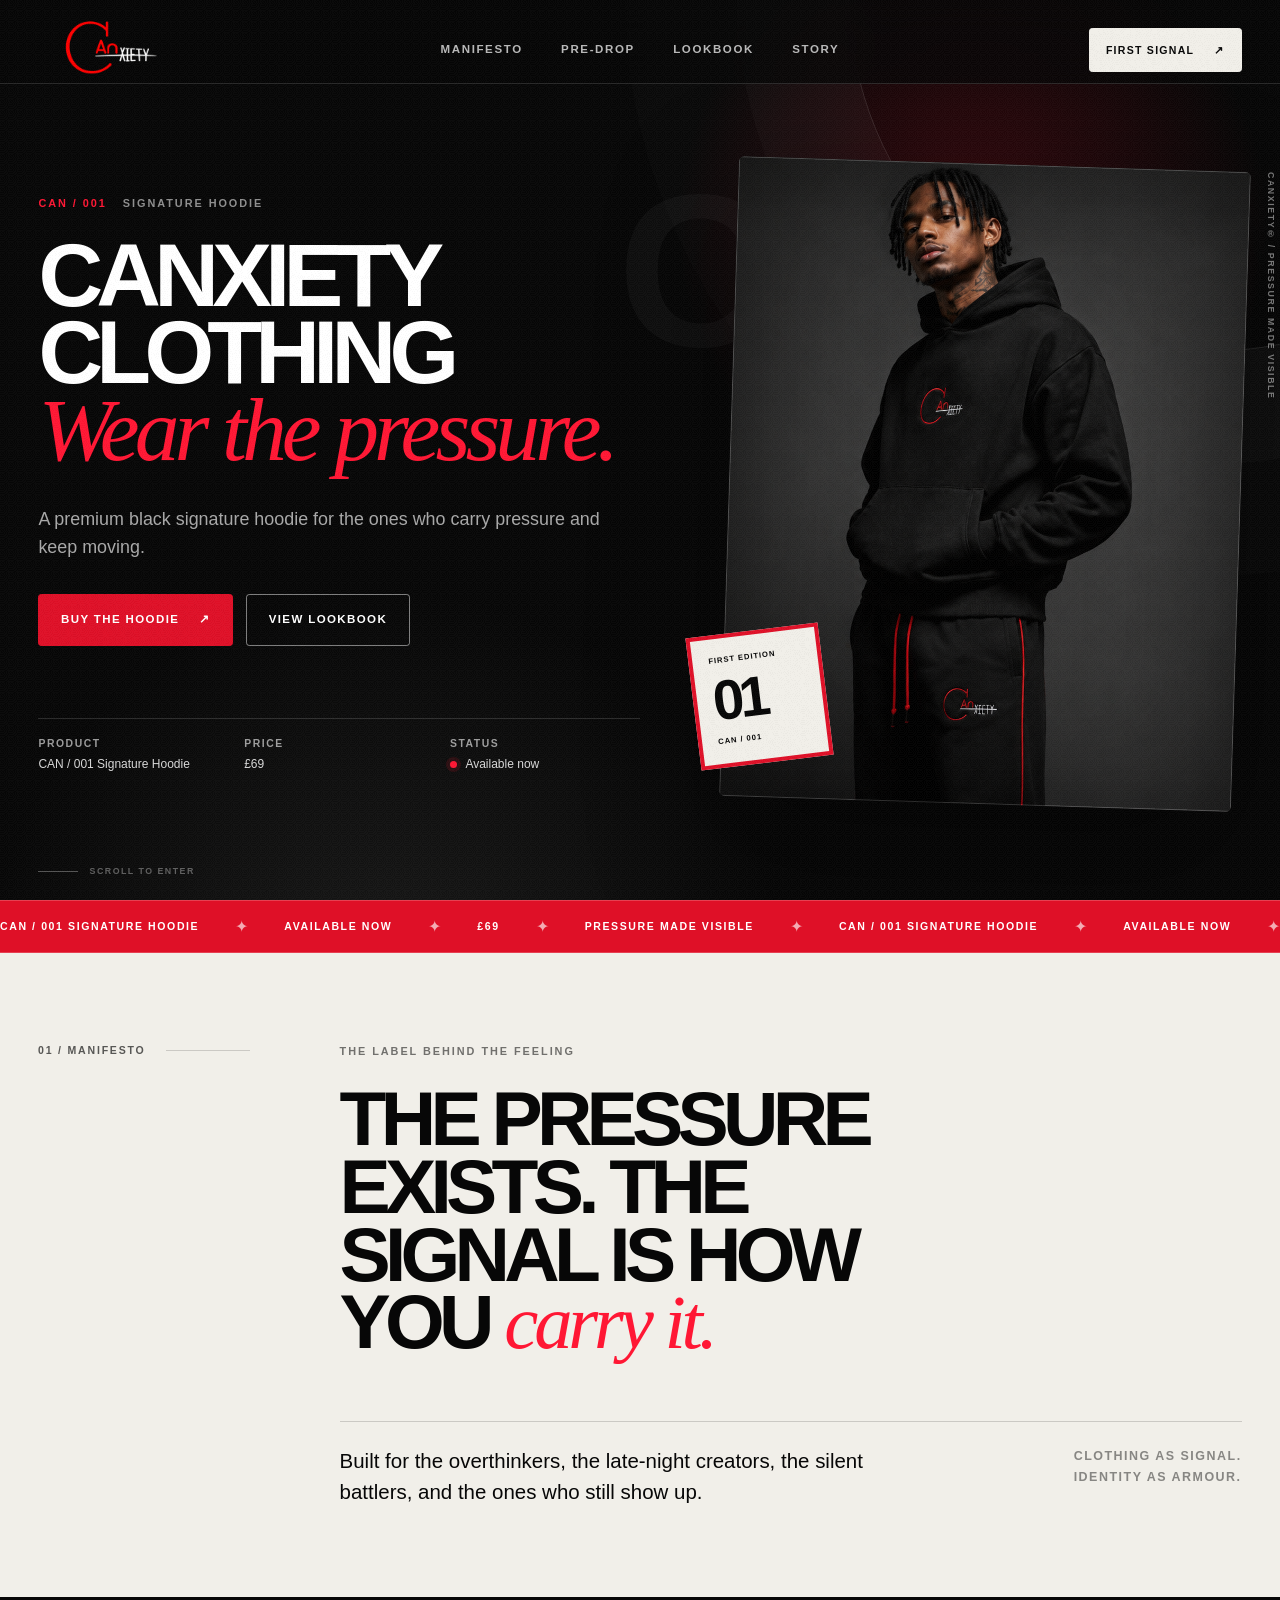
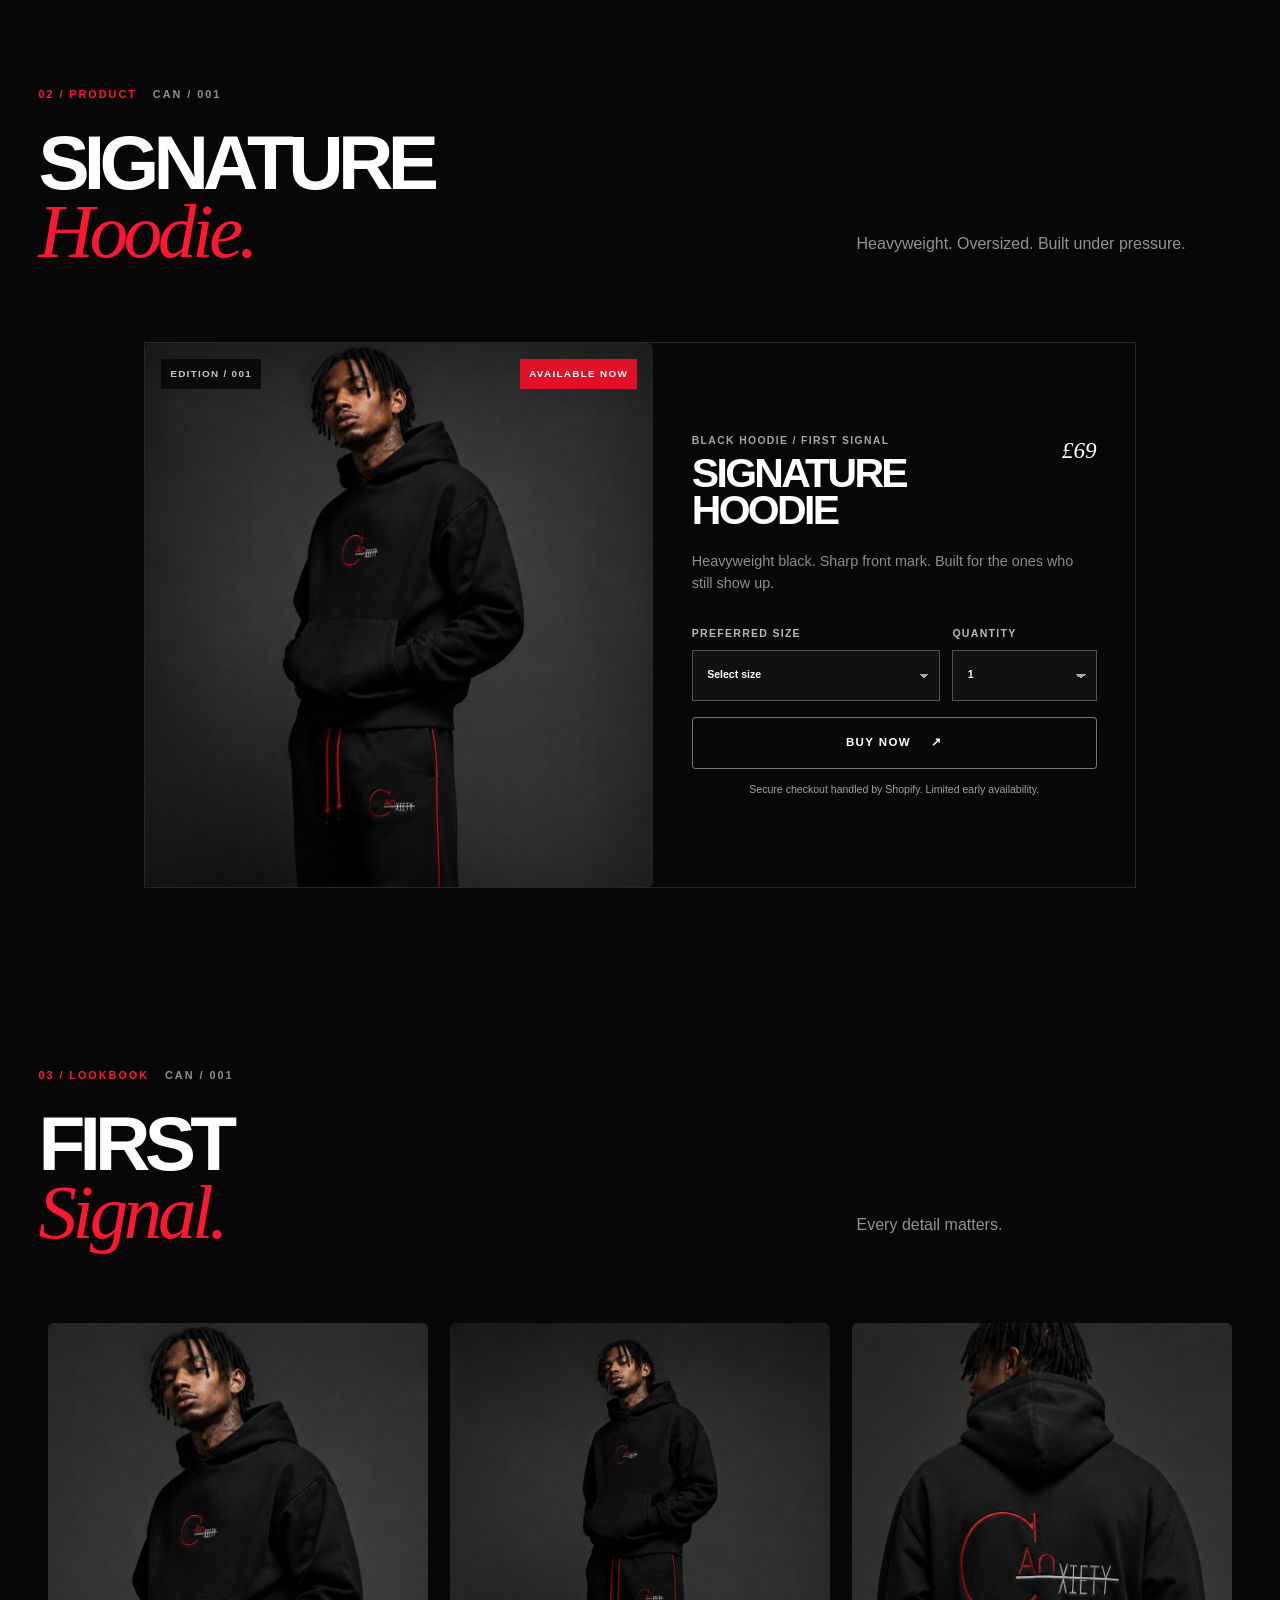
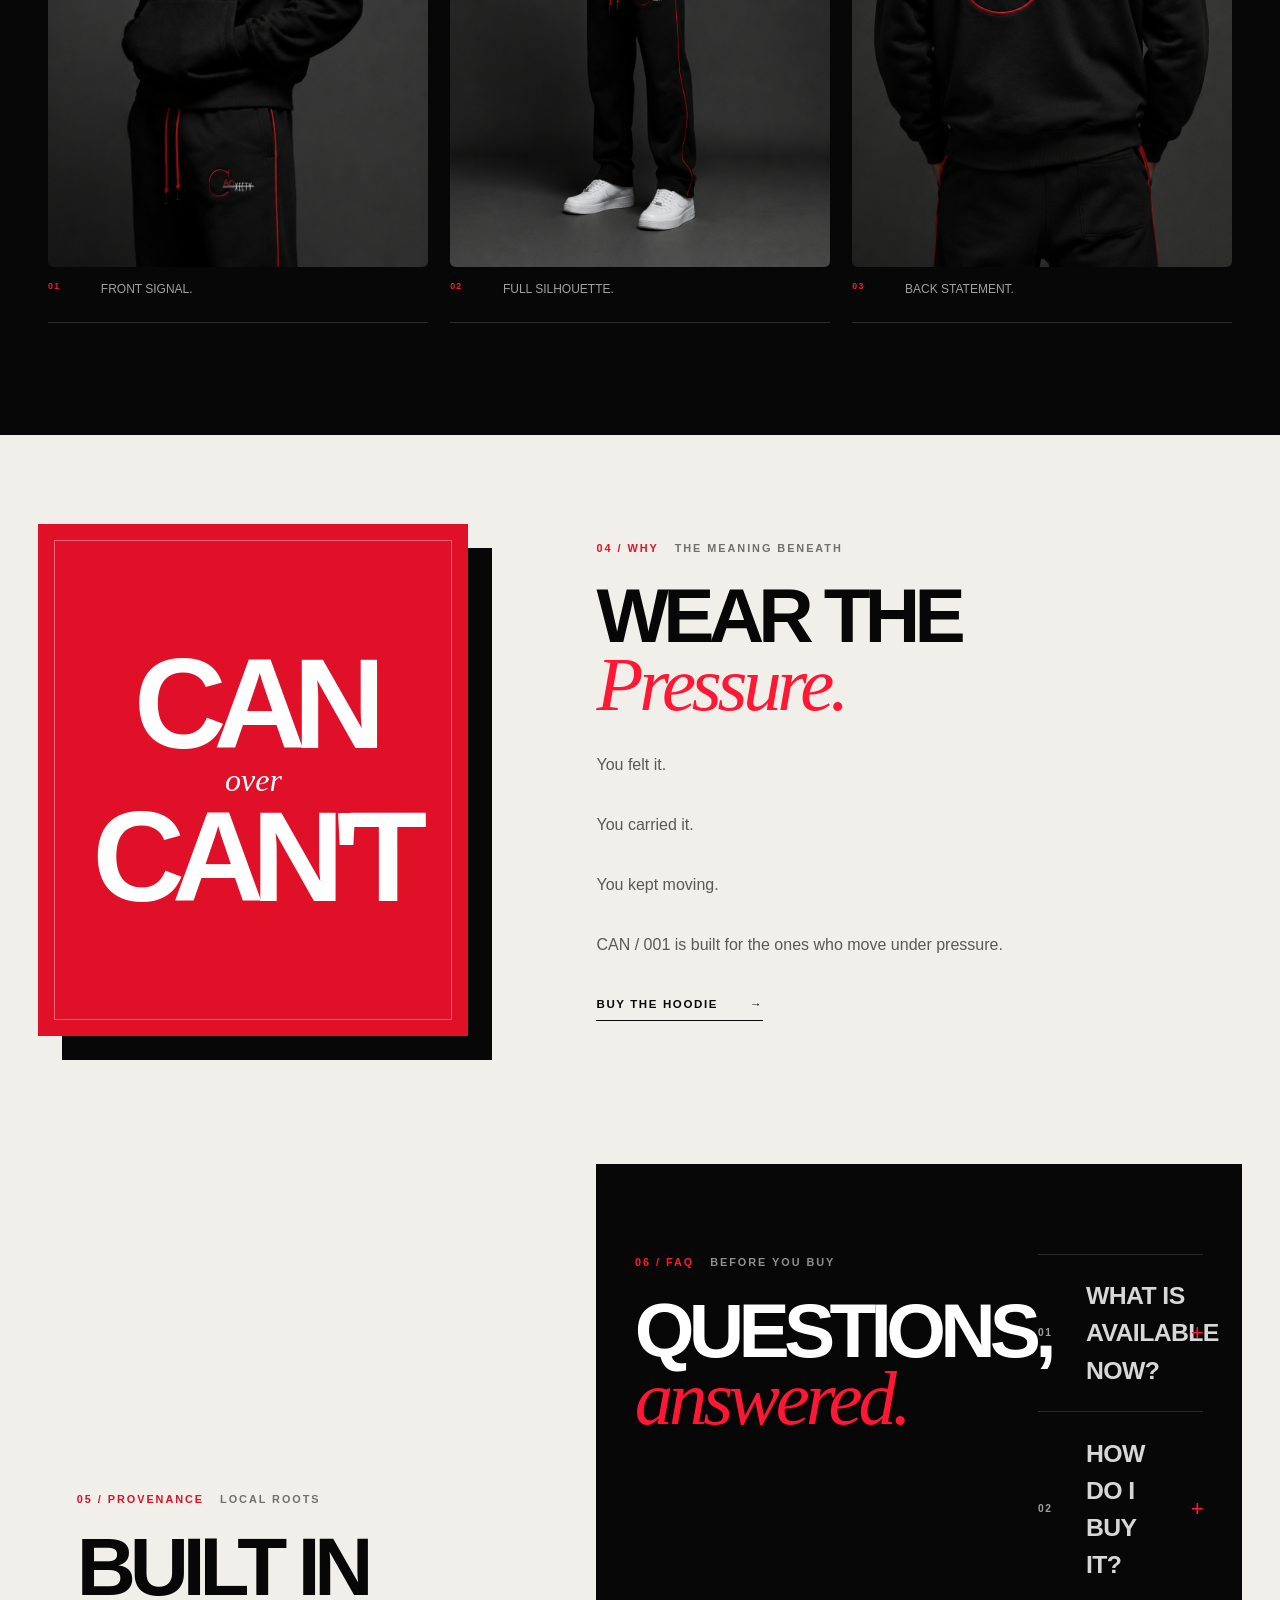
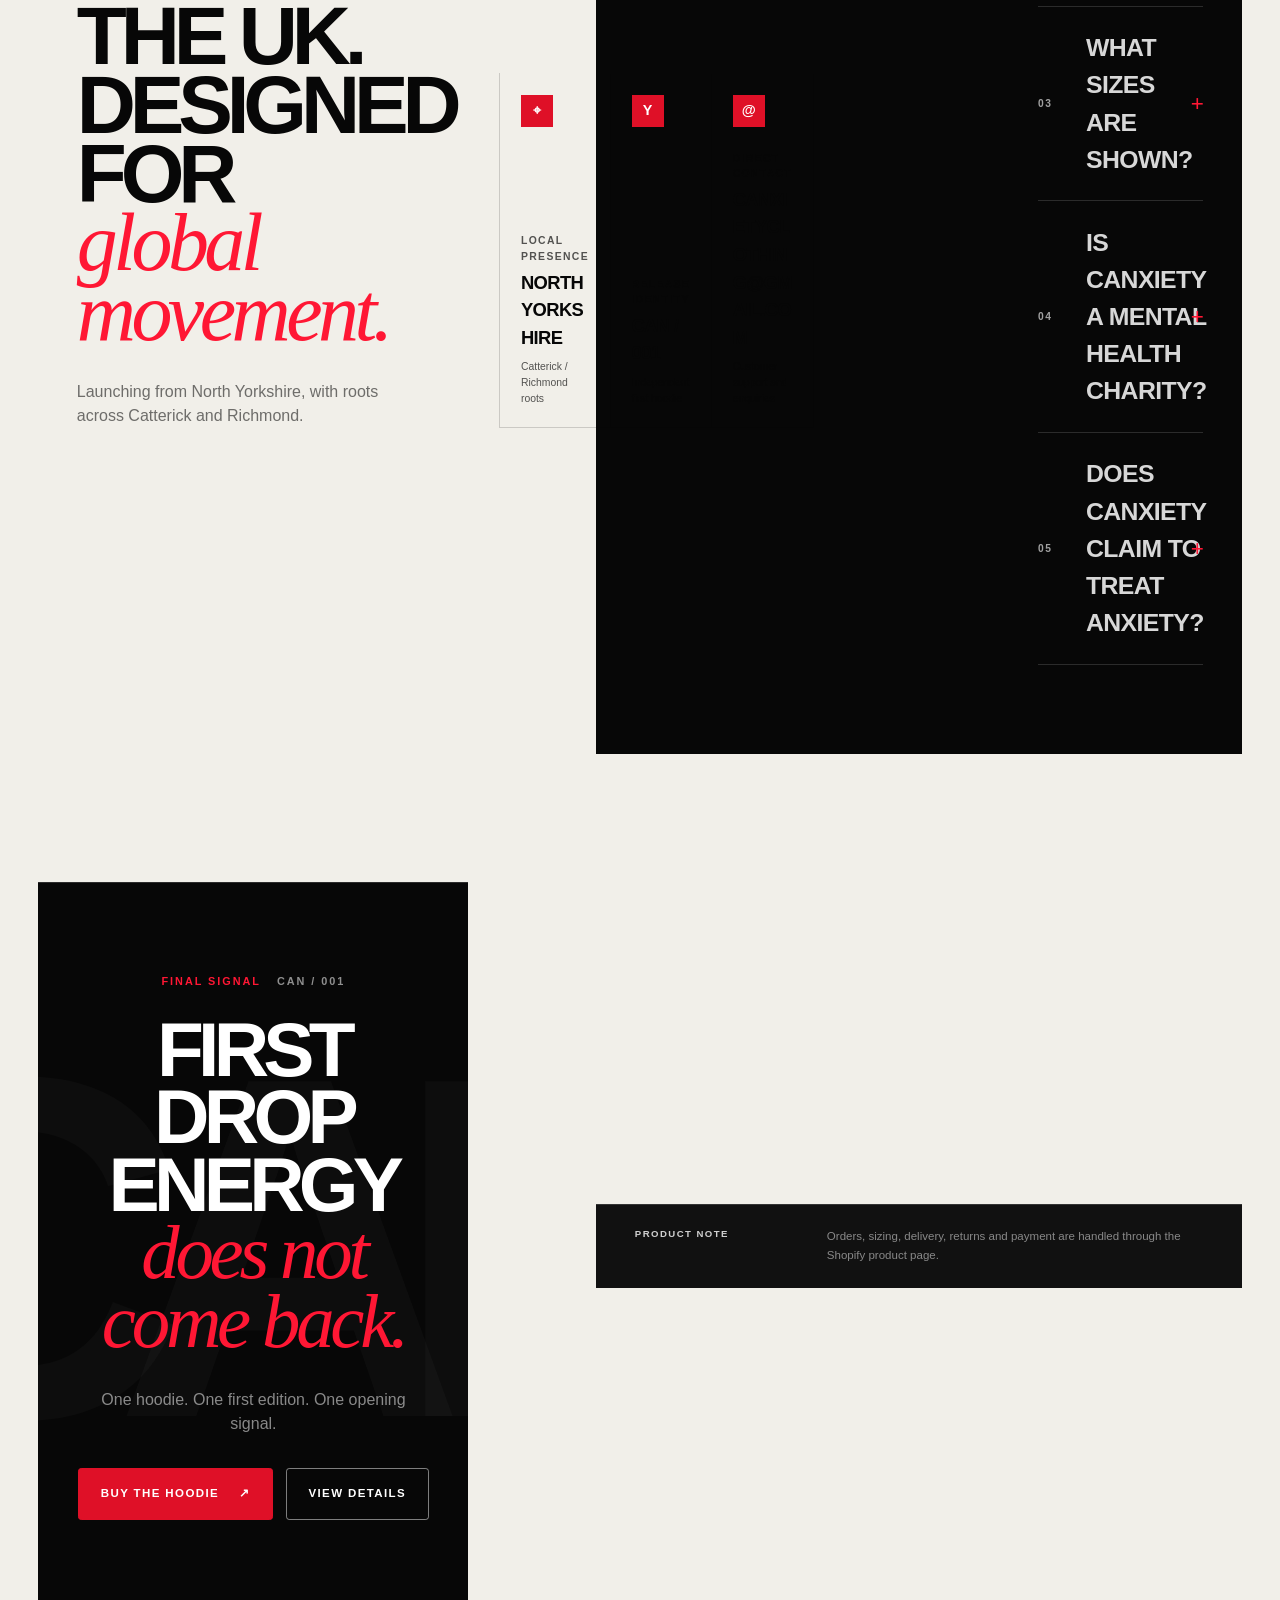
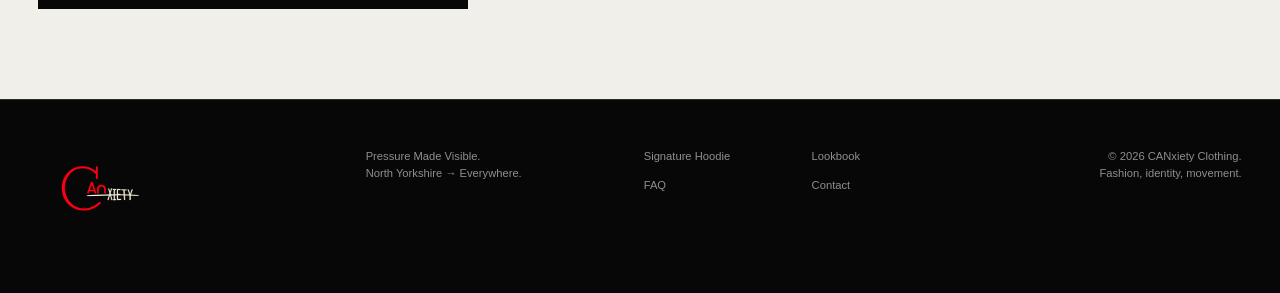
==== commit 28e681f9: "Update index.html" ====
--- a/index.html
+++ b/index.html
@@ -139,7 +139,7 @@
       <div class="hero__content reveal">
         <p class="eyebrow"><span>CAN / 001</span> Signature Hoodie</p>
         <h1 id="hero-title">CANxiety Clothing<br><em>Wear the pressure.</em></h1>
-        <p class="hero__lede">A premium black signature hoodie built for the overthinkers, creators, silent battlers and people who keep moving anyway.</p>
+        <p class="hero__lede">A premium black signature hoodie for the ones who carry pressure and keep moving.</p>
 
         <div class="hero__actions">
           <a class="button button--signal" href="https://canxiety.myshopify.com/products/canxiety-signature-hoodie-001">Buy the hoodie <span aria-hidden="true">↗</span></a>
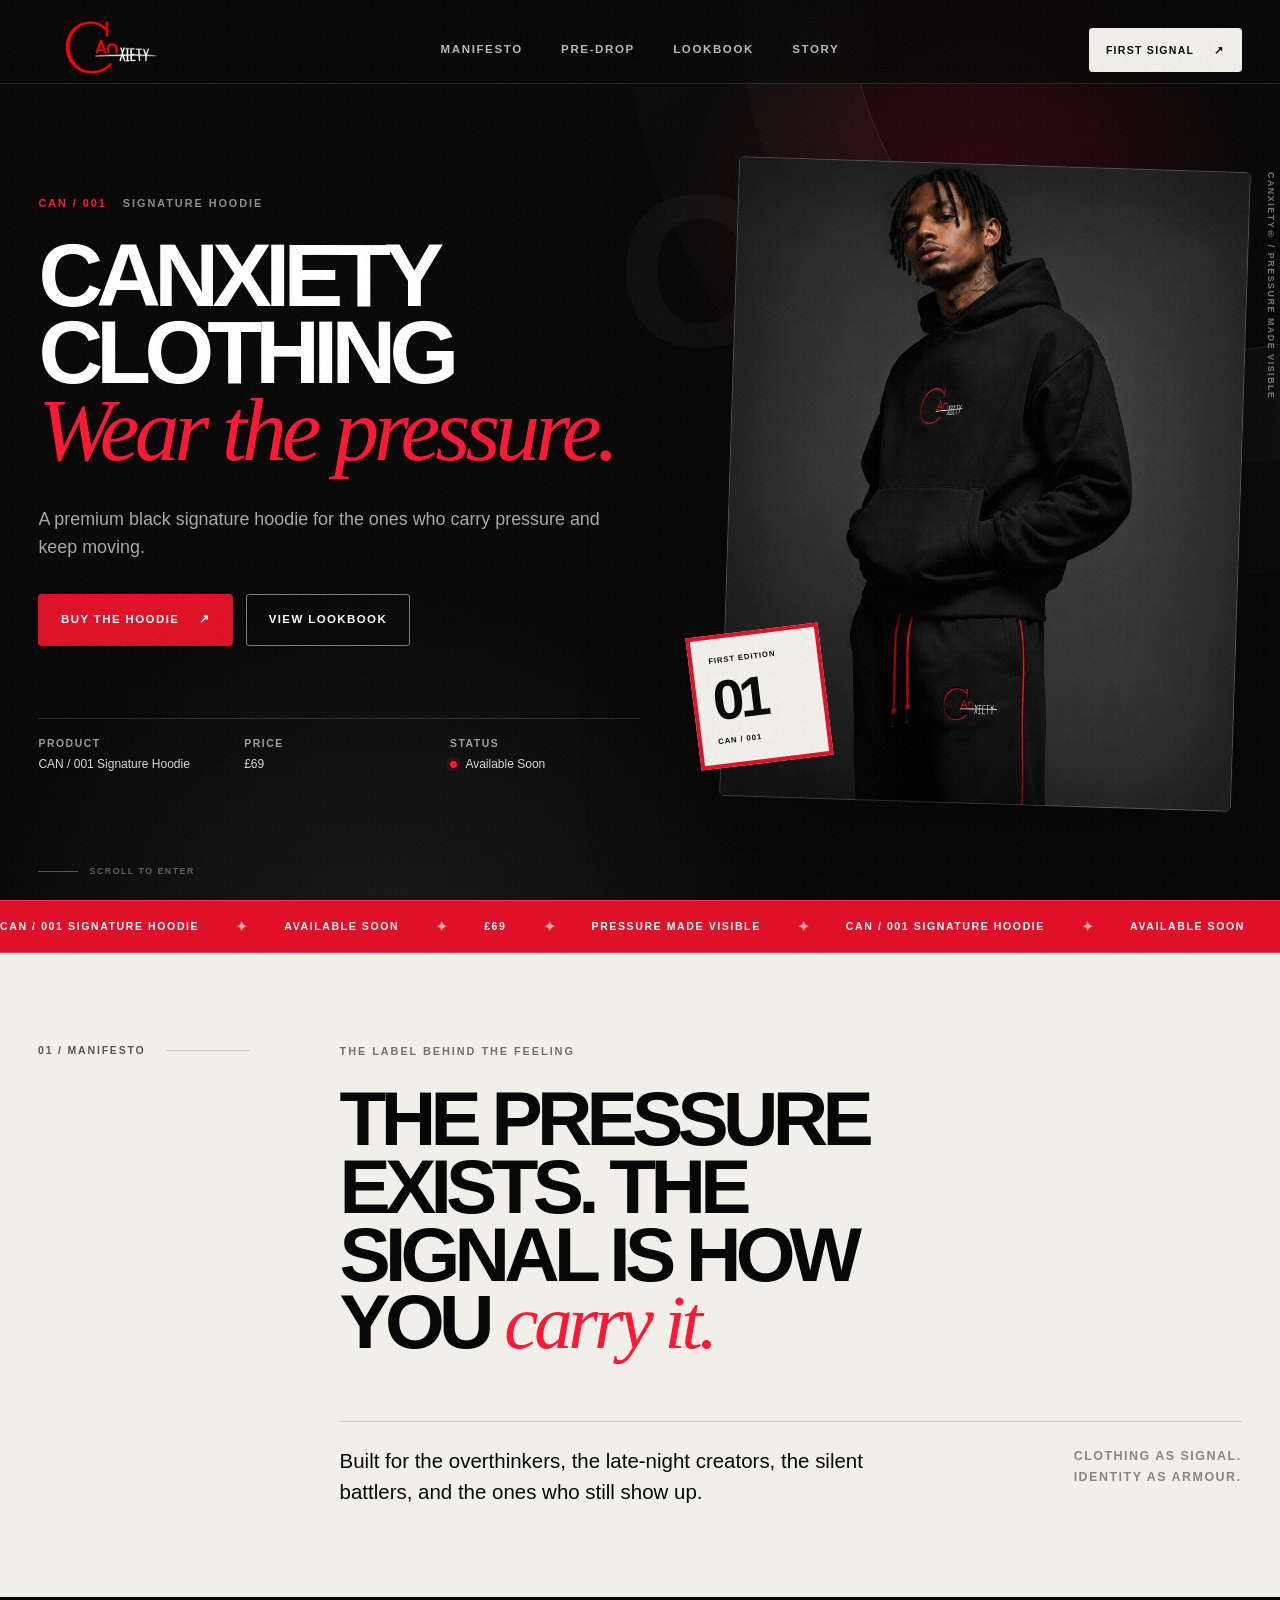
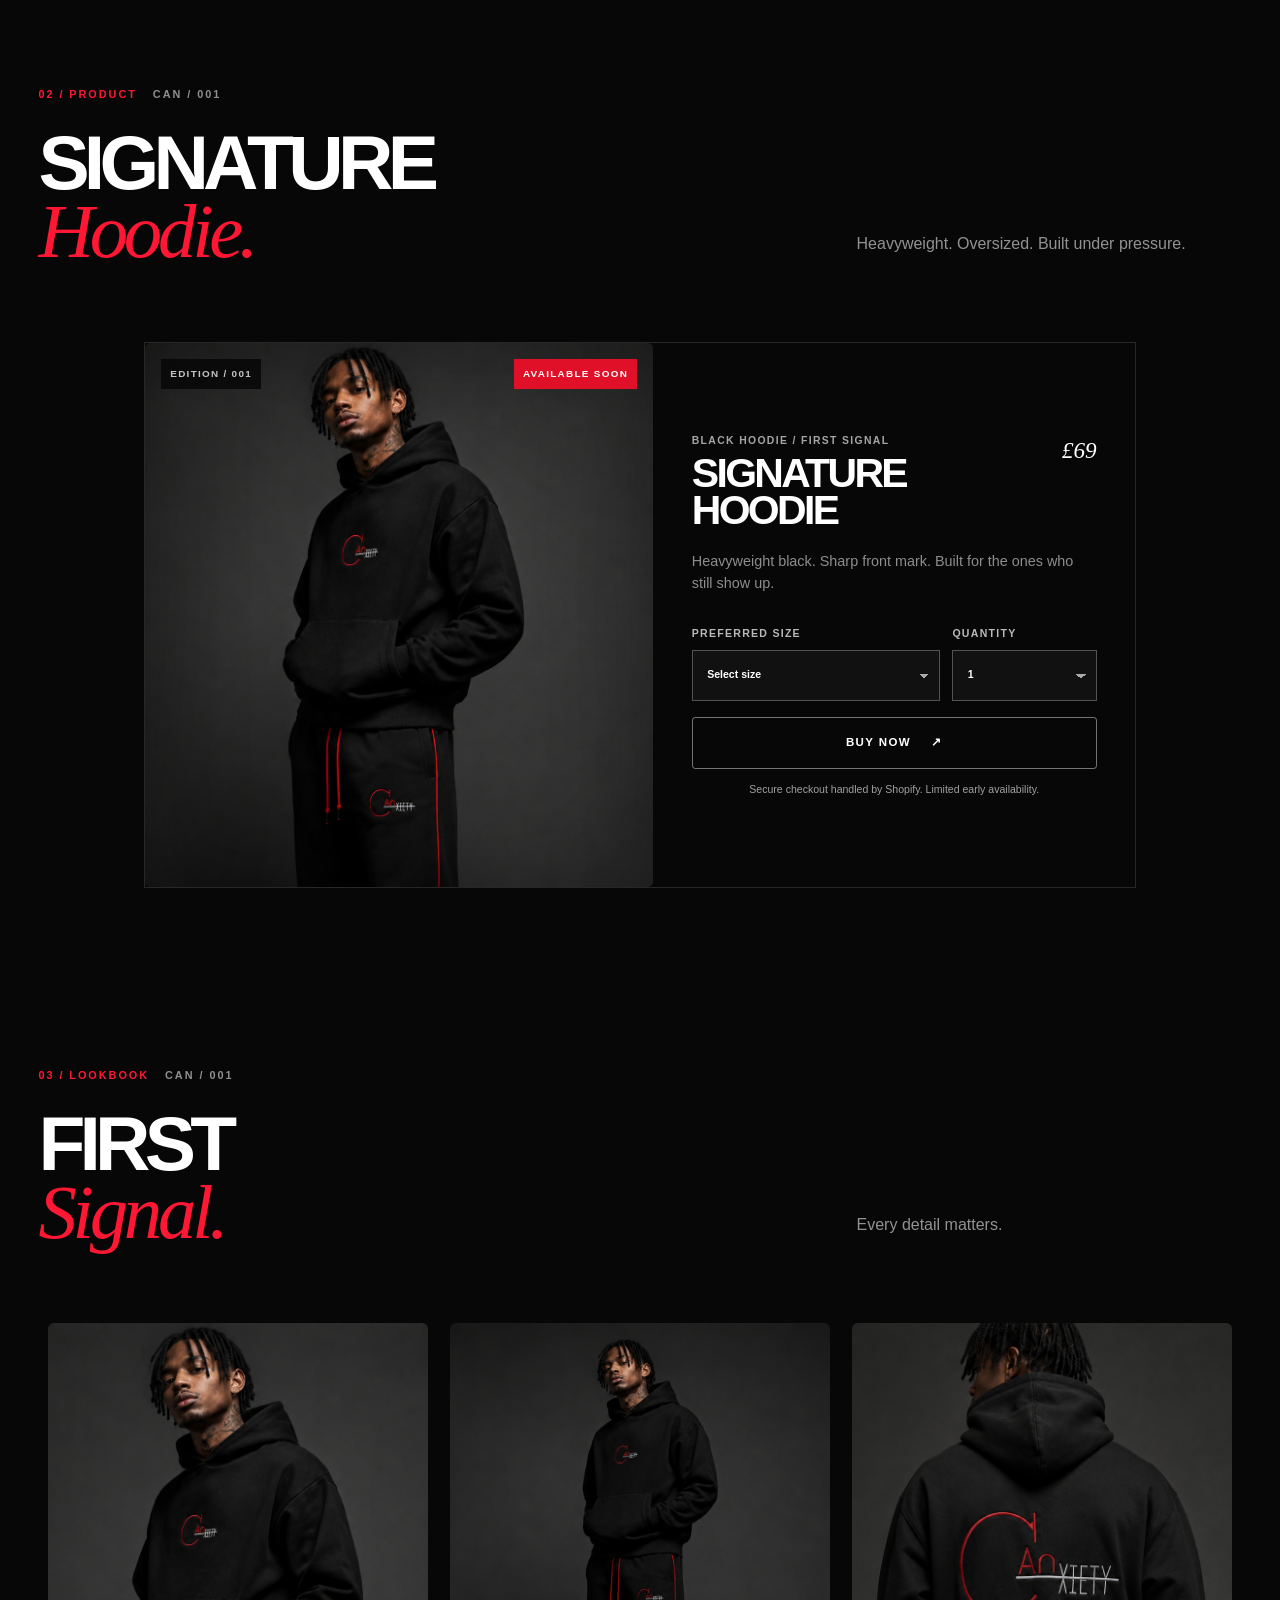
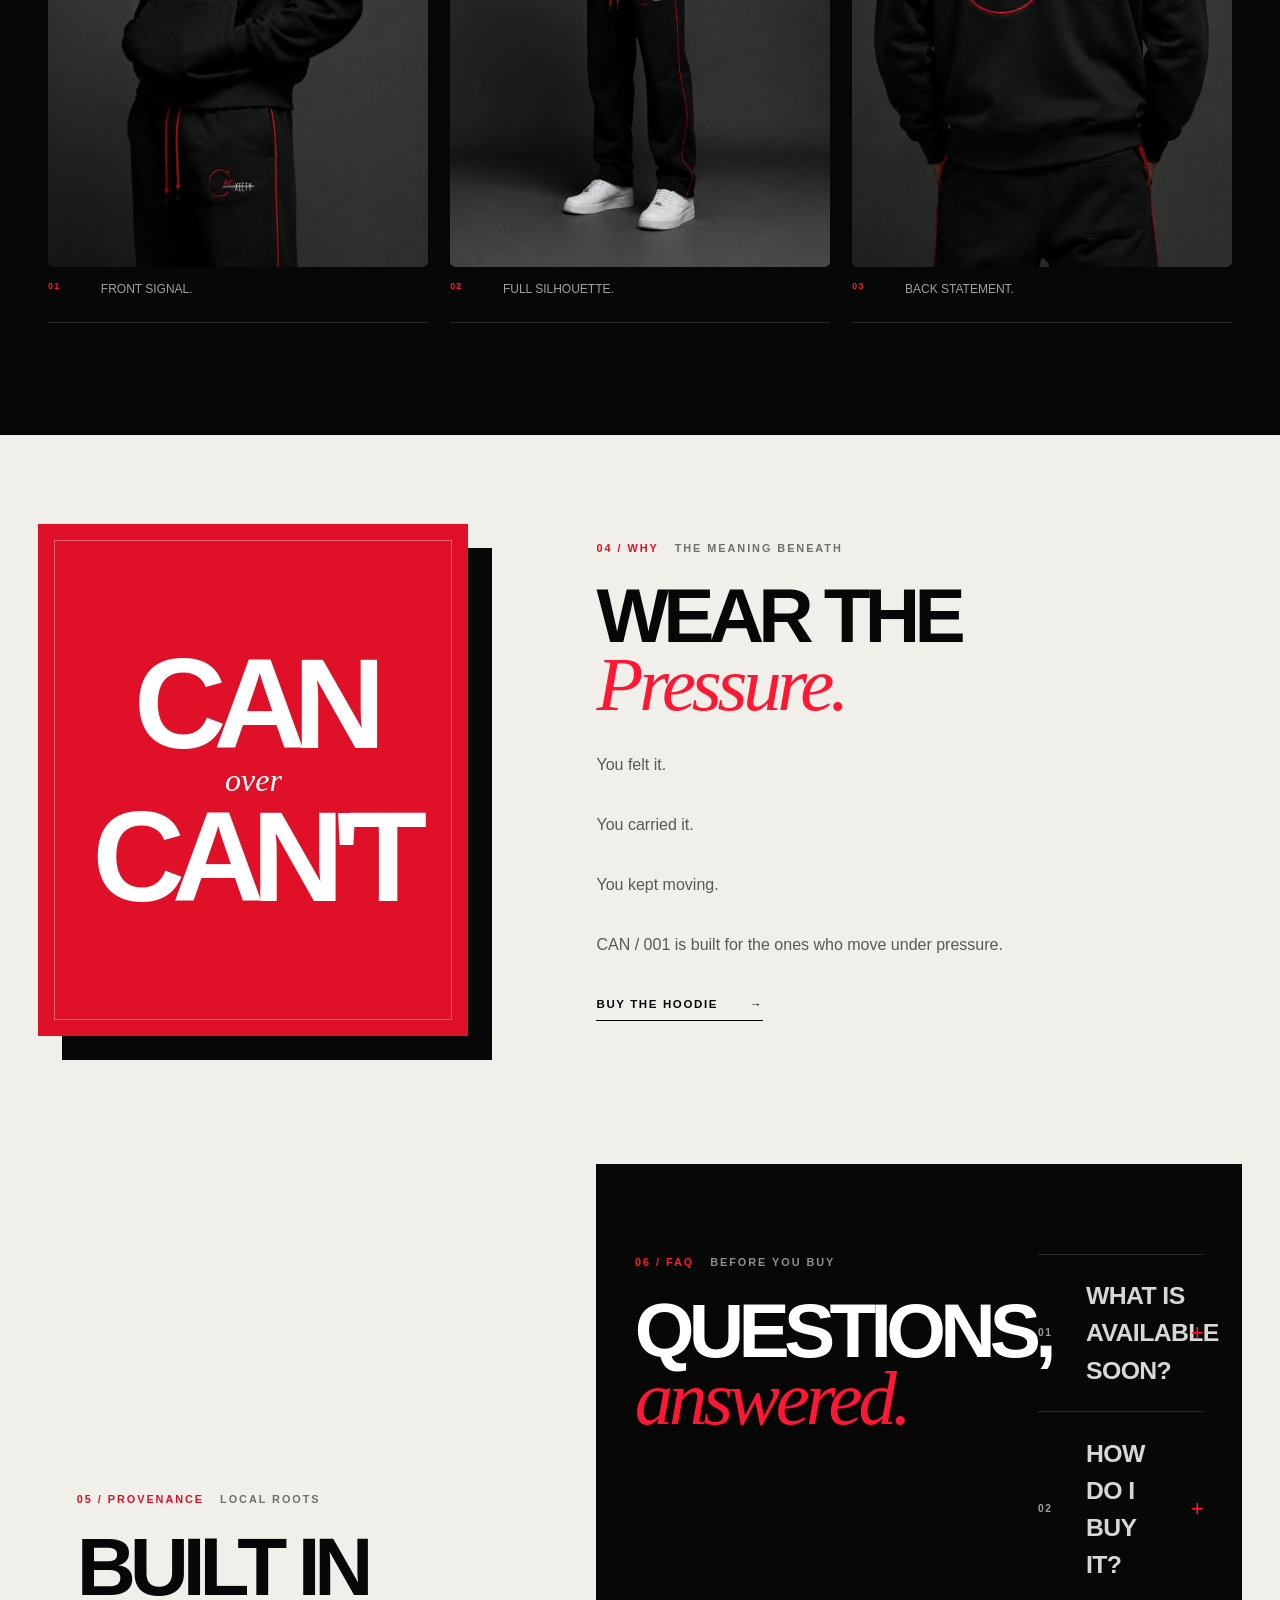
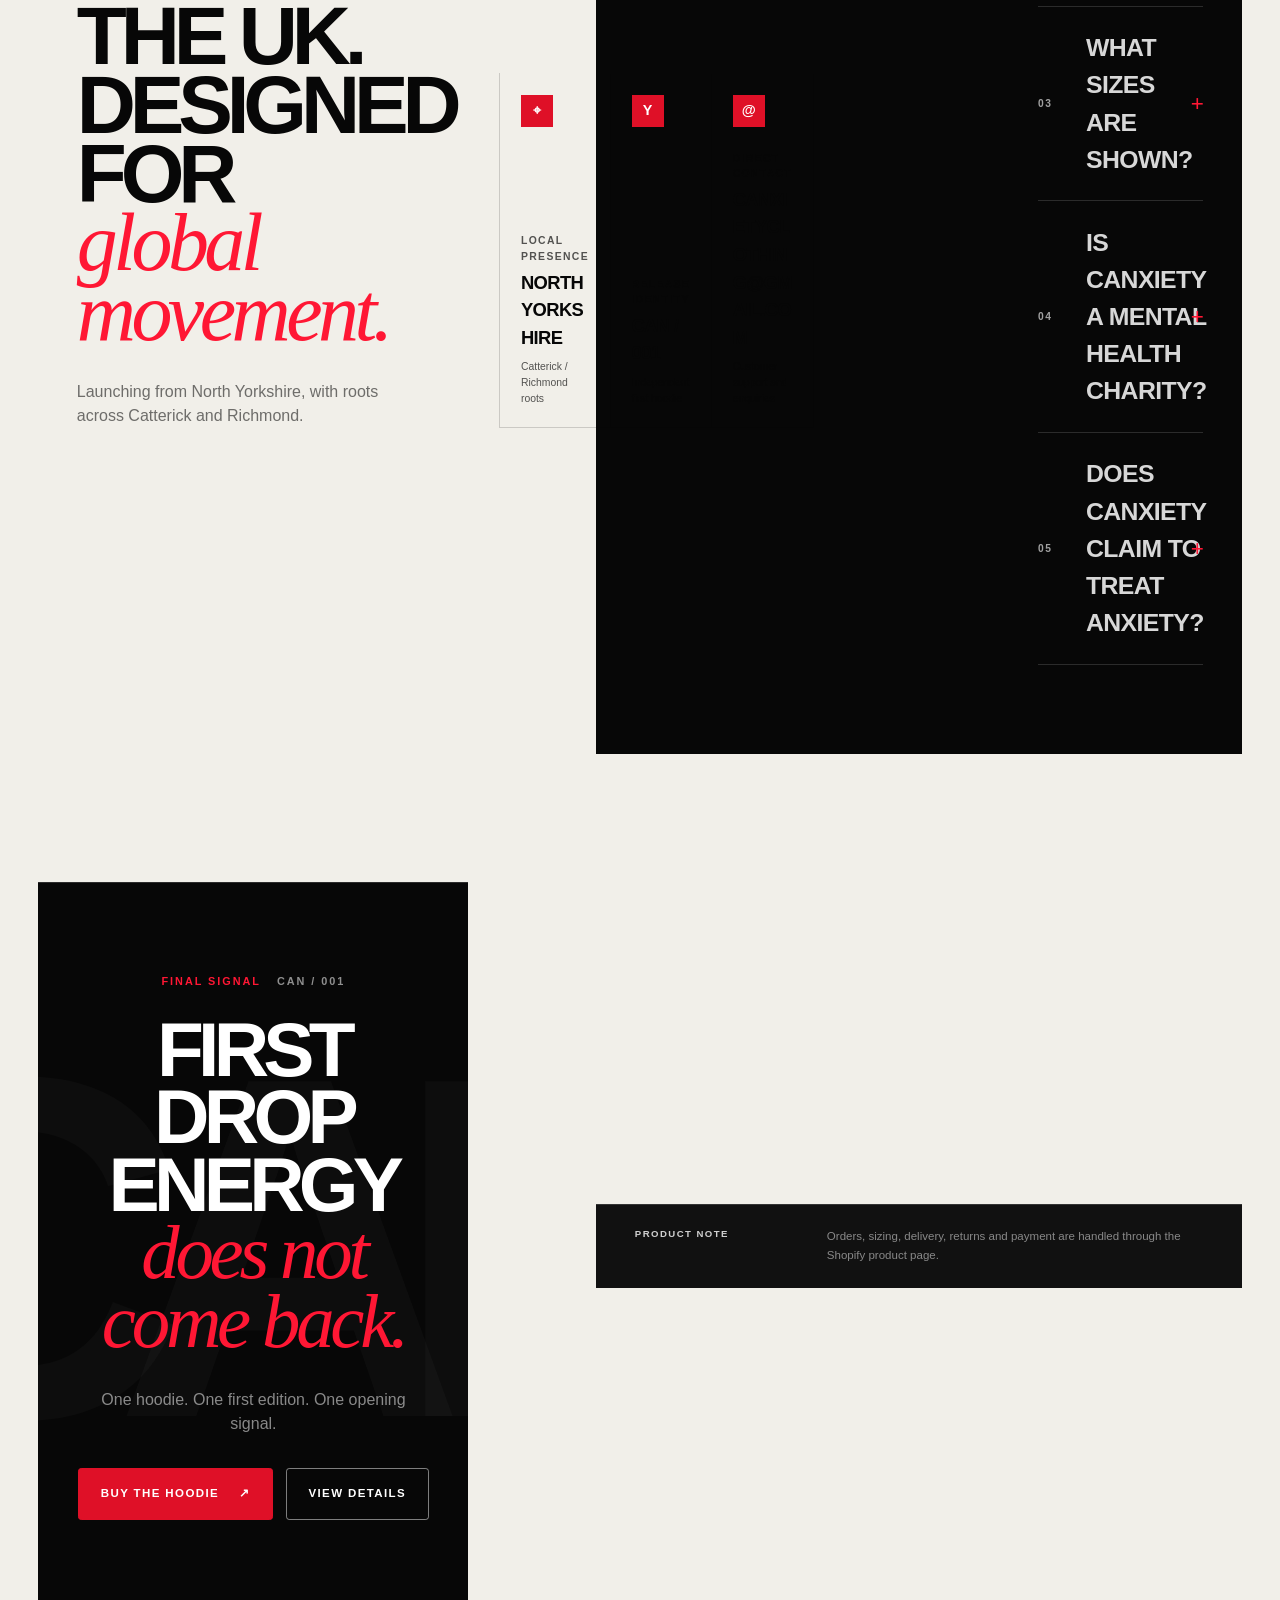
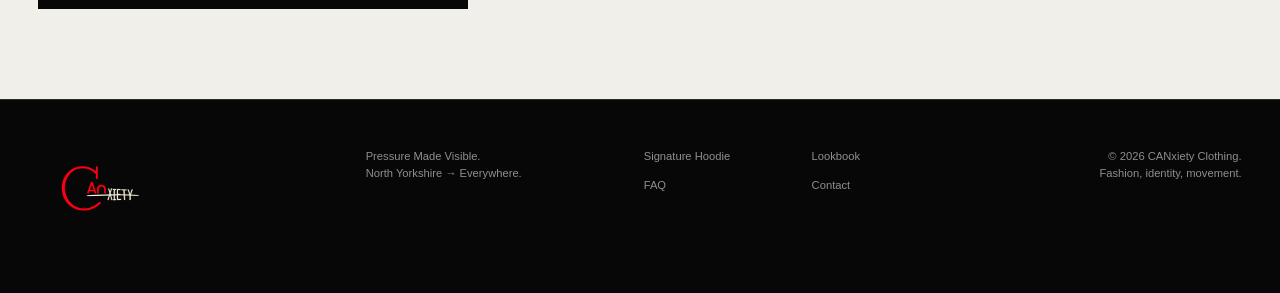
==== commit 6a3fa74f: "Update index.html" ====
--- a/index.html
+++ b/index.html
@@ -18,7 +18,7 @@
   <meta property="og:type" content="website">
   <meta property="og:site_name" content="CANxiety Clothing">
   <meta property="og:title" content="CANxiety Clothing | UK Streetwear & CAN / 001 Signature Hoodie">
-  <meta property="og:description" content="CANxiety Clothing. UK streetwear. Limited heavyweight hoodie drops. CAN / 001 Signature Hoodie available now.">
+  <meta property="og:description" content="CANxiety Clothing. UK streetwear. Limited heavyweight hoodie drops. CAN / 001 Signature Hoodie Available Soon.">
   <meta property="og:url" content="https://canxiety.co.uk/">
   <meta property="og:image" content="https://canxiety.co.uk/assets/lookbook/CAN_001_Front_View_34_View_(4K).png">
   <meta property="og:image:alt" content="CANxiety Clothing CAN / 001 Signature Hoodie">
@@ -157,7 +157,7 @@
           </div>
           <div>
             <dt>Status</dt>
-            <dd><span class="live-dot" aria-hidden="true"></span> Available now</dd>
+            <dd><span class="live-dot" aria-hidden="true"></span> Available Soon</dd>
           </div>
         </dl>
       </div>
@@ -183,11 +183,11 @@
     <div class="launch-strip" aria-label="Launch information">
       <div class="launch-strip__track">
         <span>CAN / 001 Signature Hoodie</span><i>✦</i>
-        <span>Available now</span><i>✦</i>
+        <span>Available Soon</span><i>✦</i>
         <span>£69</span><i>✦</i>
         <span>Pressure Made Visible</span><i>✦</i>
         <span aria-hidden="true">CAN / 001 Signature Hoodie</span><i aria-hidden="true">✦</i>
-        <span aria-hidden="true">Available now</span><i aria-hidden="true">✦</i>
+        <span aria-hidden="true">Available Soon</span><i aria-hidden="true">✦</i>
       </div>
     </div>
 
@@ -222,7 +222,7 @@
           <div class="product-card__media product-card__media--hoodie">
             <span class="product-card__edition">Edition / 001</span>
             <img src="assets/lookbook/CAN_001_Front_View_34_View_(4K).png" alt="CANxiety CAN / 001 Signature Hoodie front product view" width="1122" height="1402" loading="lazy" decoding="async">
-            <span class="product-card__status">Available now</span>
+            <span class="product-card__status">Available Soon</span>
           </div>
 
           <div class="product-card__body">
@@ -351,8 +351,8 @@
 
       <div class="faq__list reveal" data-delay="1">
         <details>
-          <summary><span>01</span> What is available now?</summary>
-          <p>The CAN / 001 Signature Hoodie is available now through the Shopify product page.</p>
+          <summary><span>01</span> What is Available Soon?</summary>
+          <p>The CAN / 001 Signature Hoodie is Available Soon through the Shopify product page.</p>
         </details>
 
         <details>
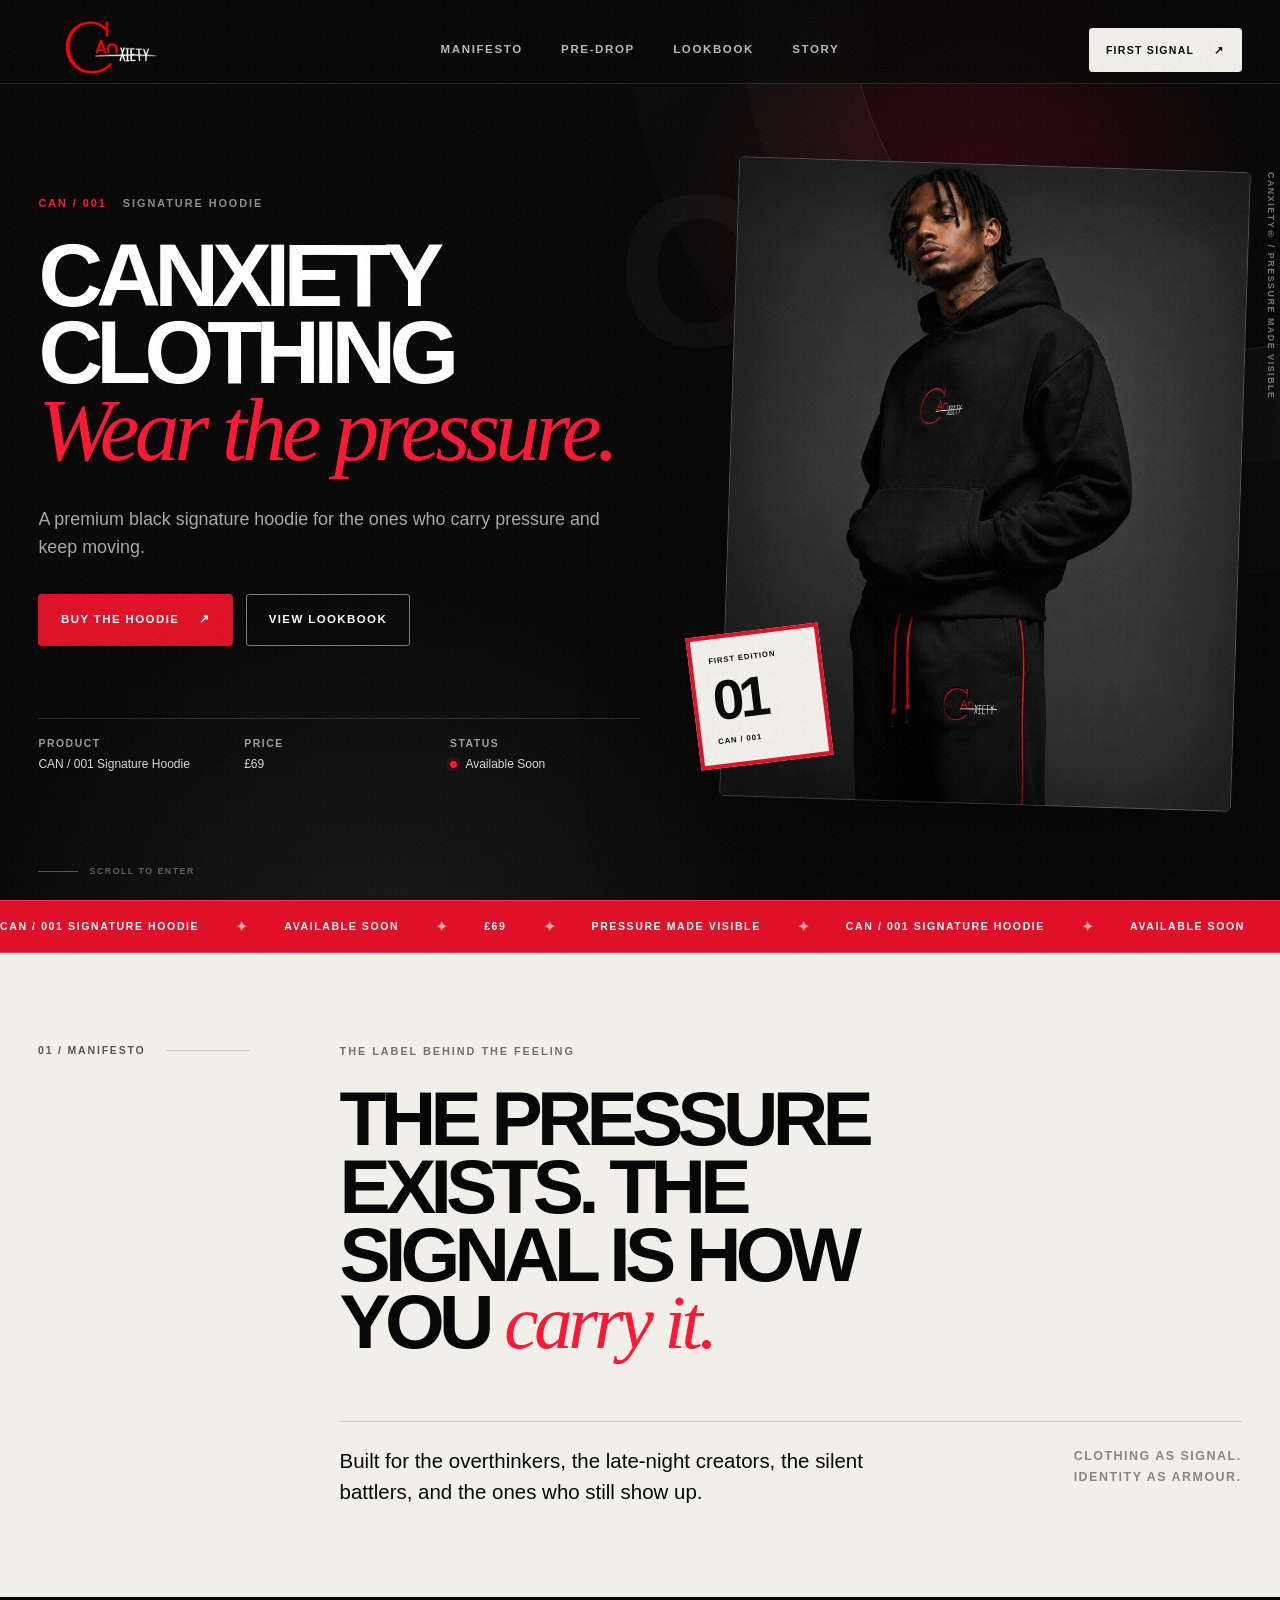
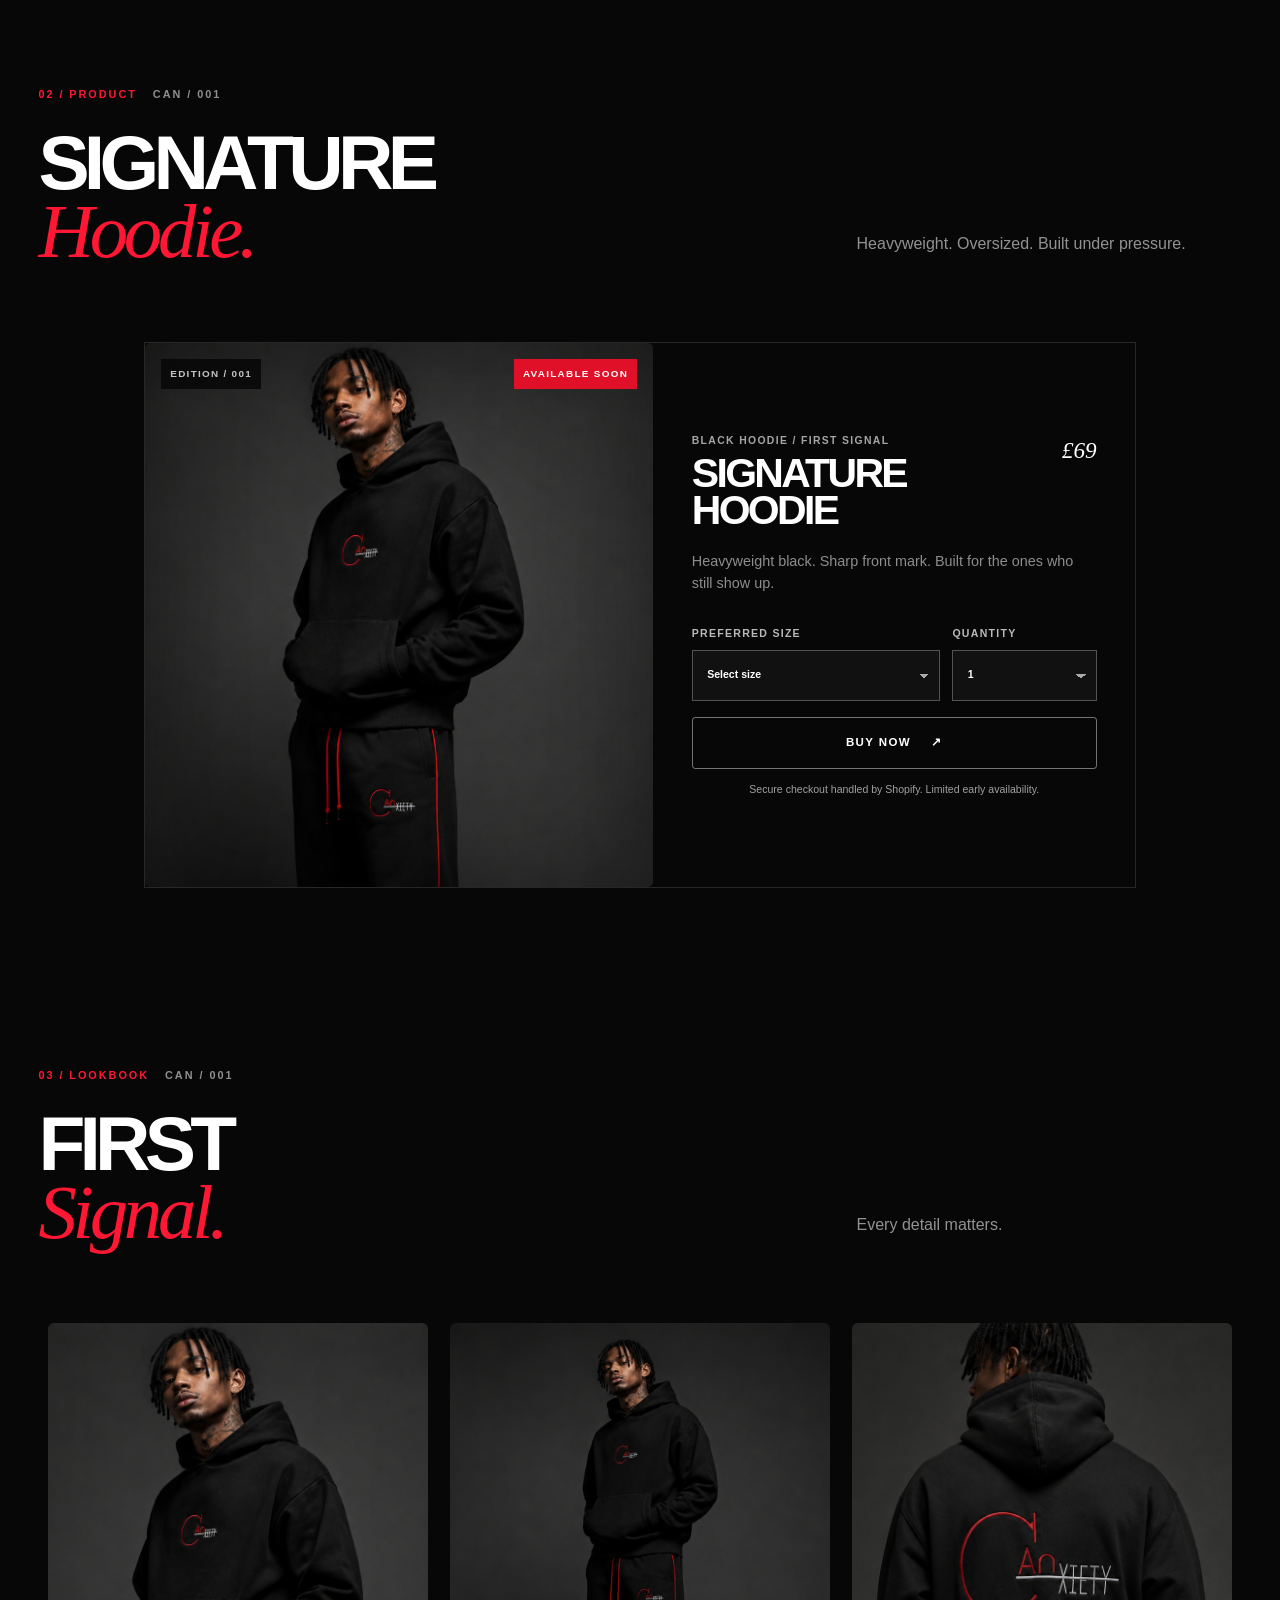
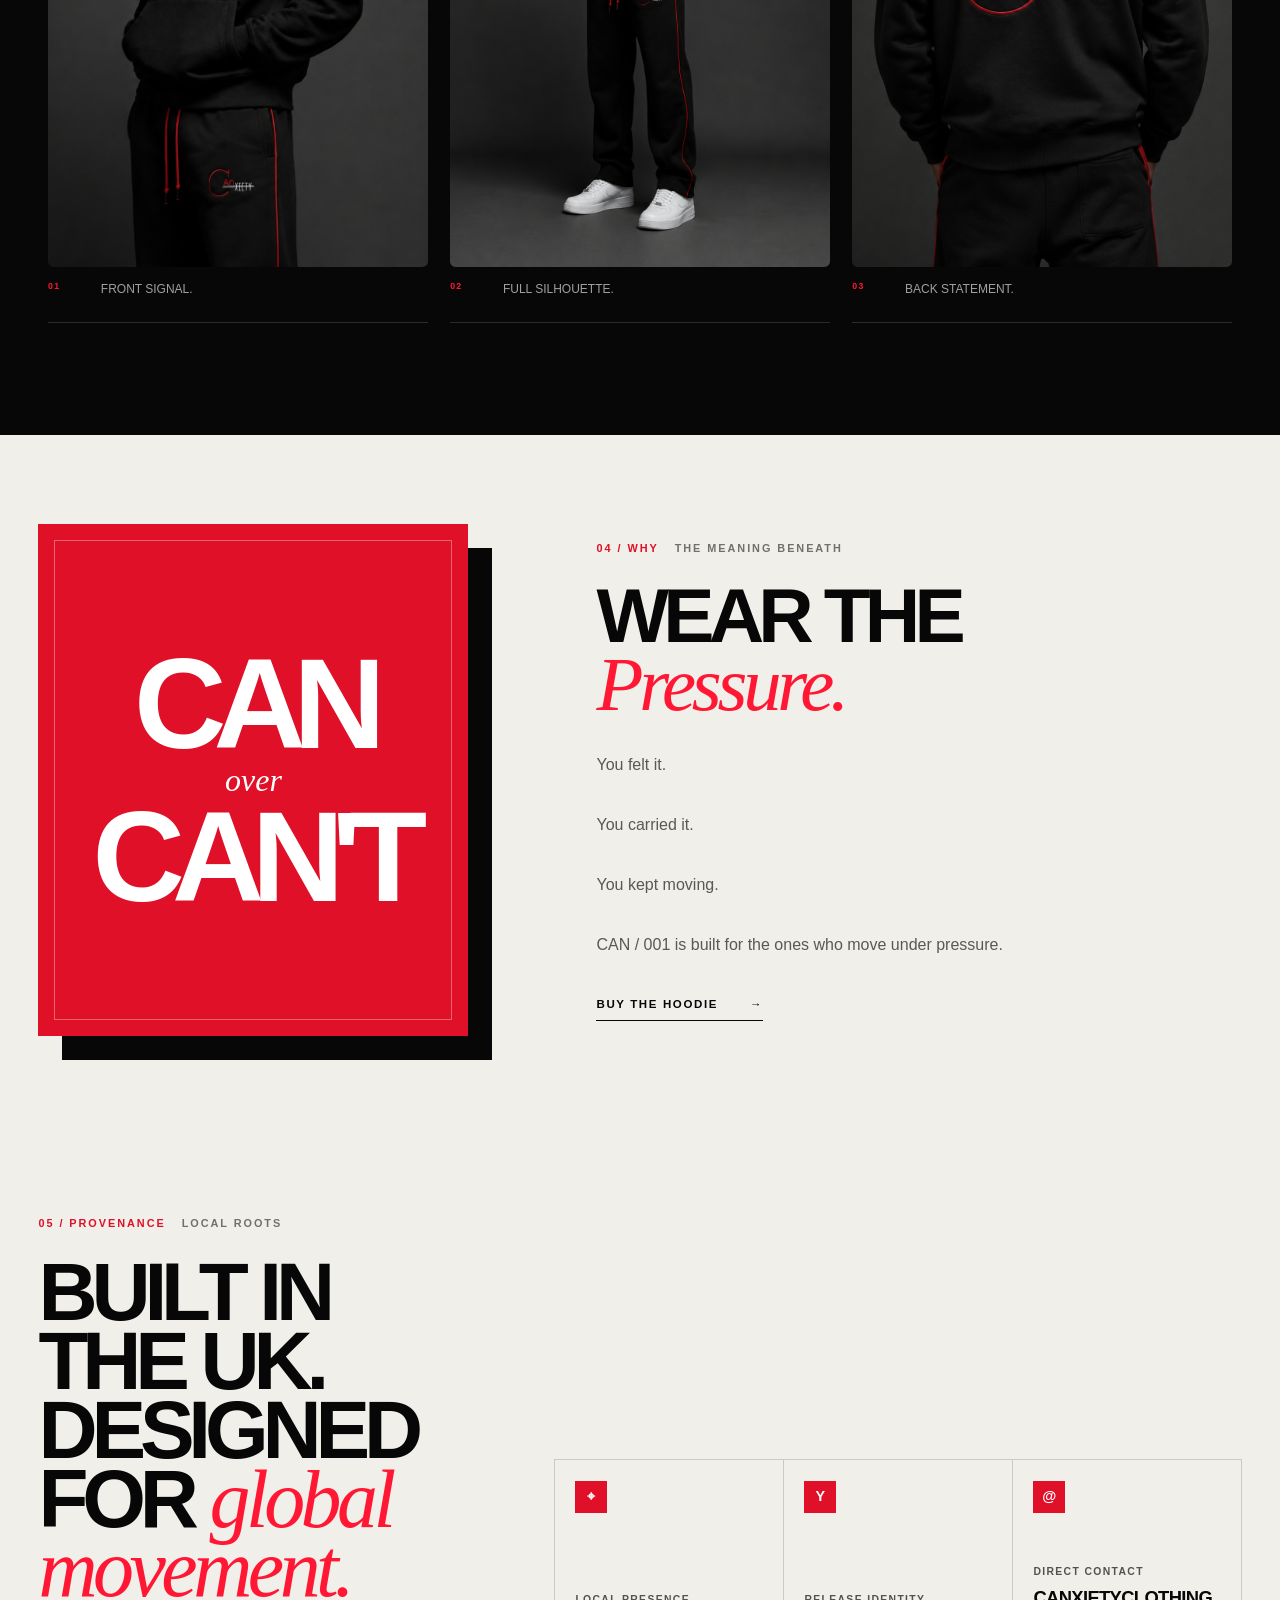
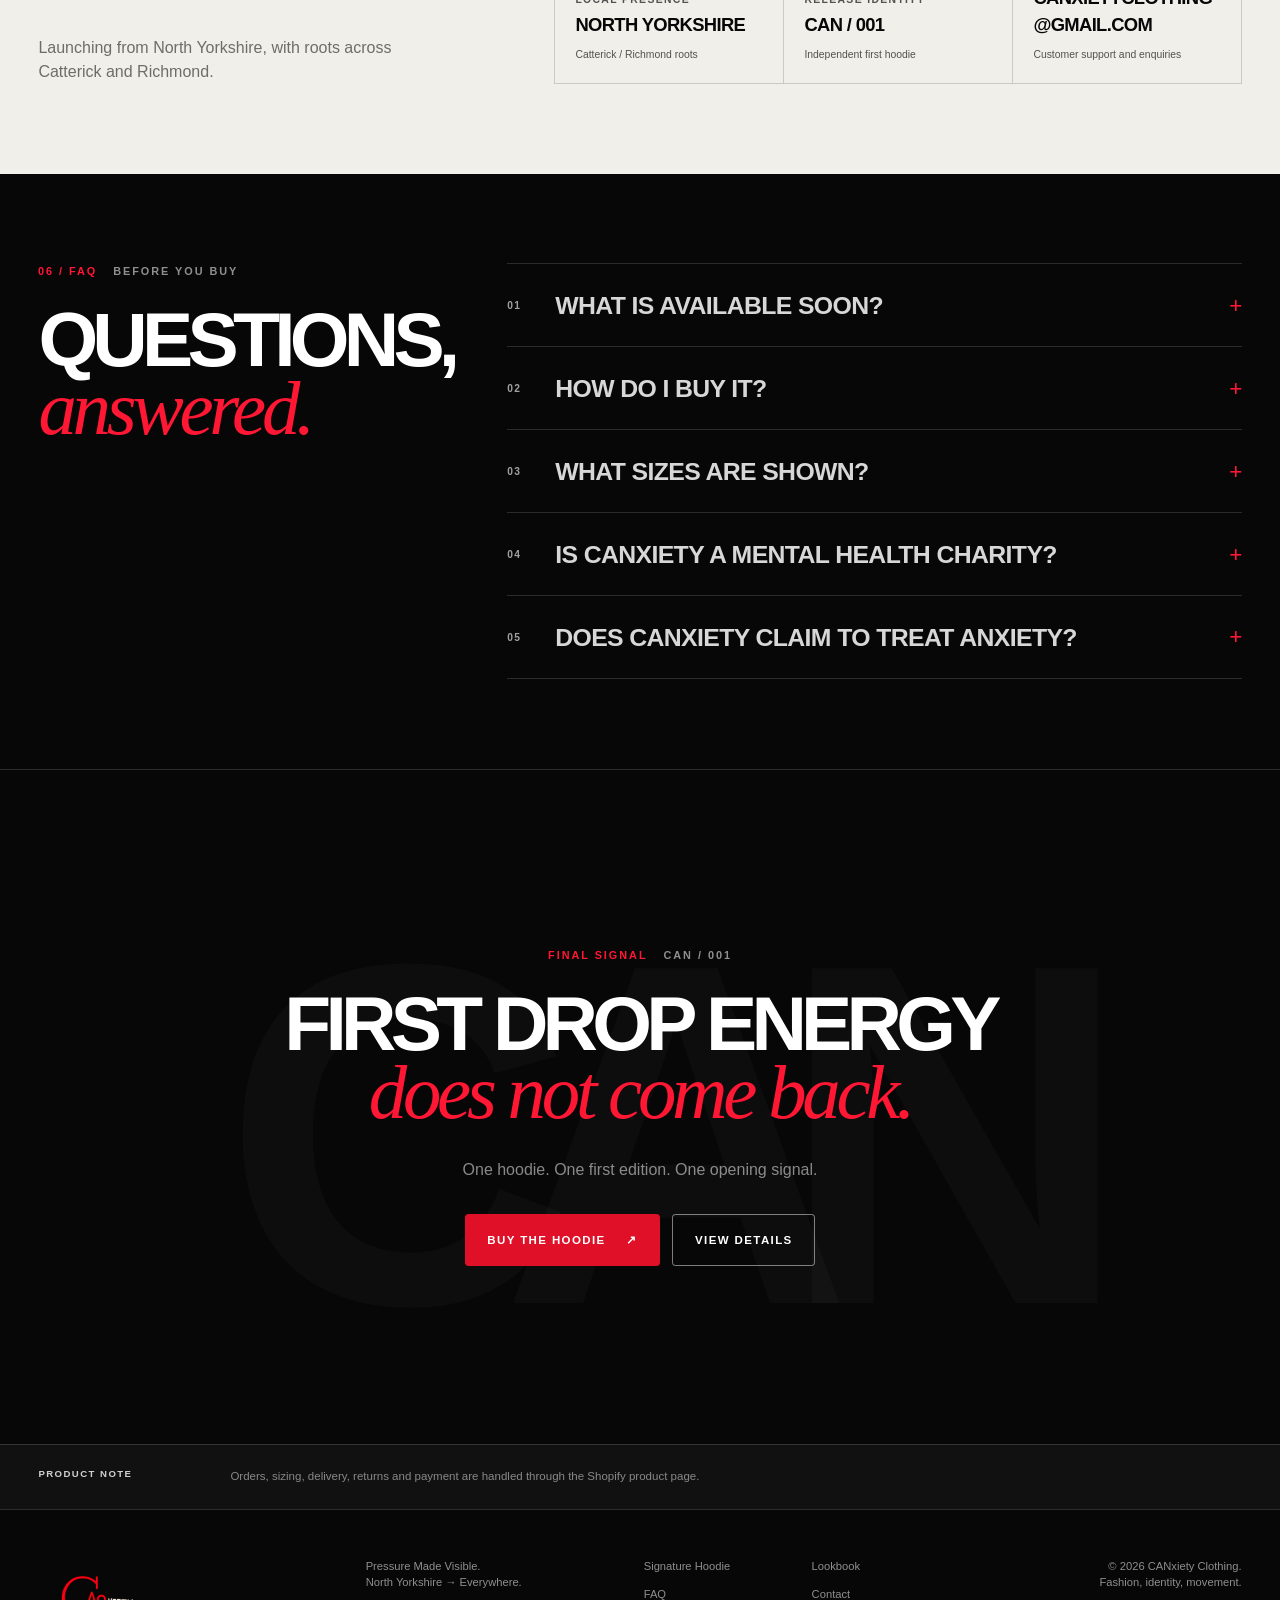
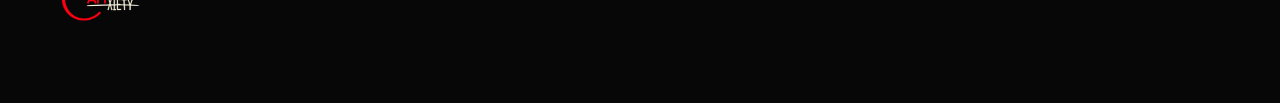
==== commit cc5431b6: "Update index.html" ====
--- a/index.html
+++ b/index.html
@@ -311,6 +311,7 @@
           Buy the hoodie <span aria-hidden="true">→</span>
         </a>
       </div>
+    </section>
 
     <section class="trust section" aria-labelledby="trust-title">
       <div class="trust__lead reveal">
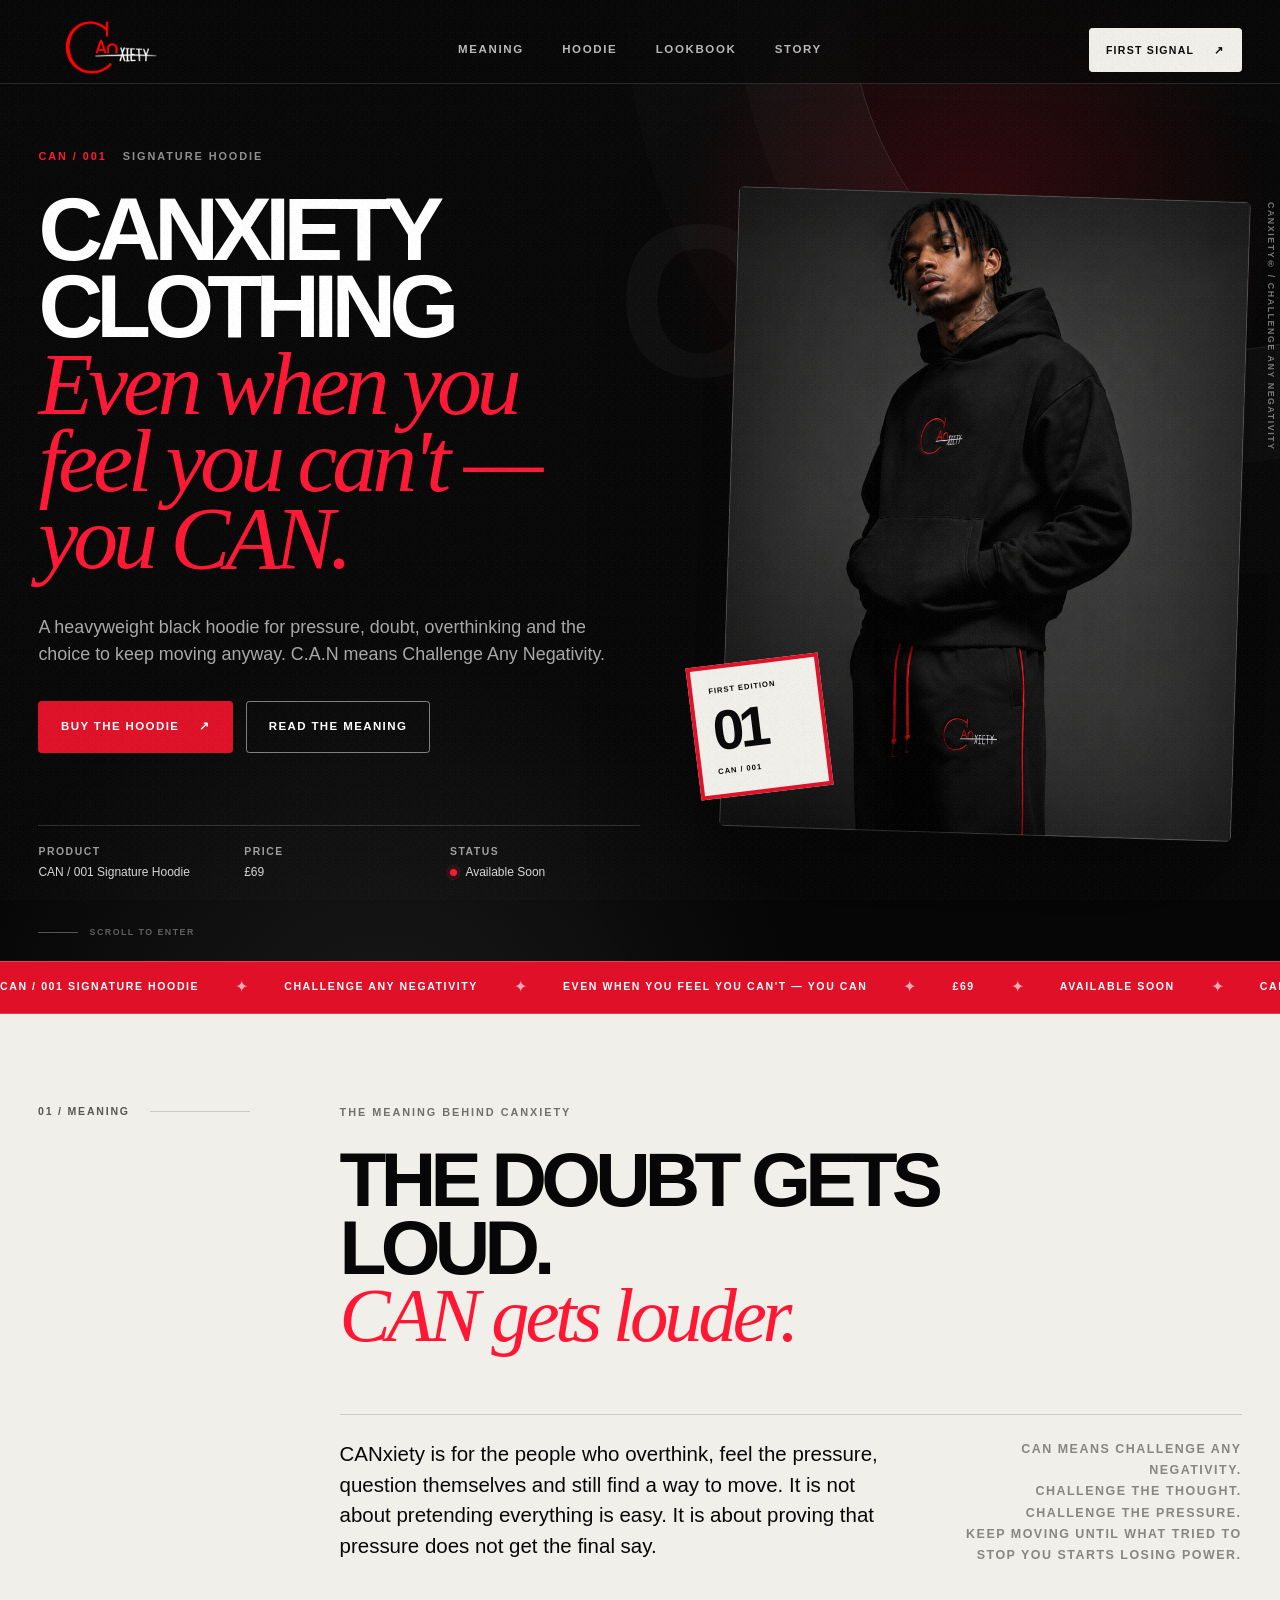
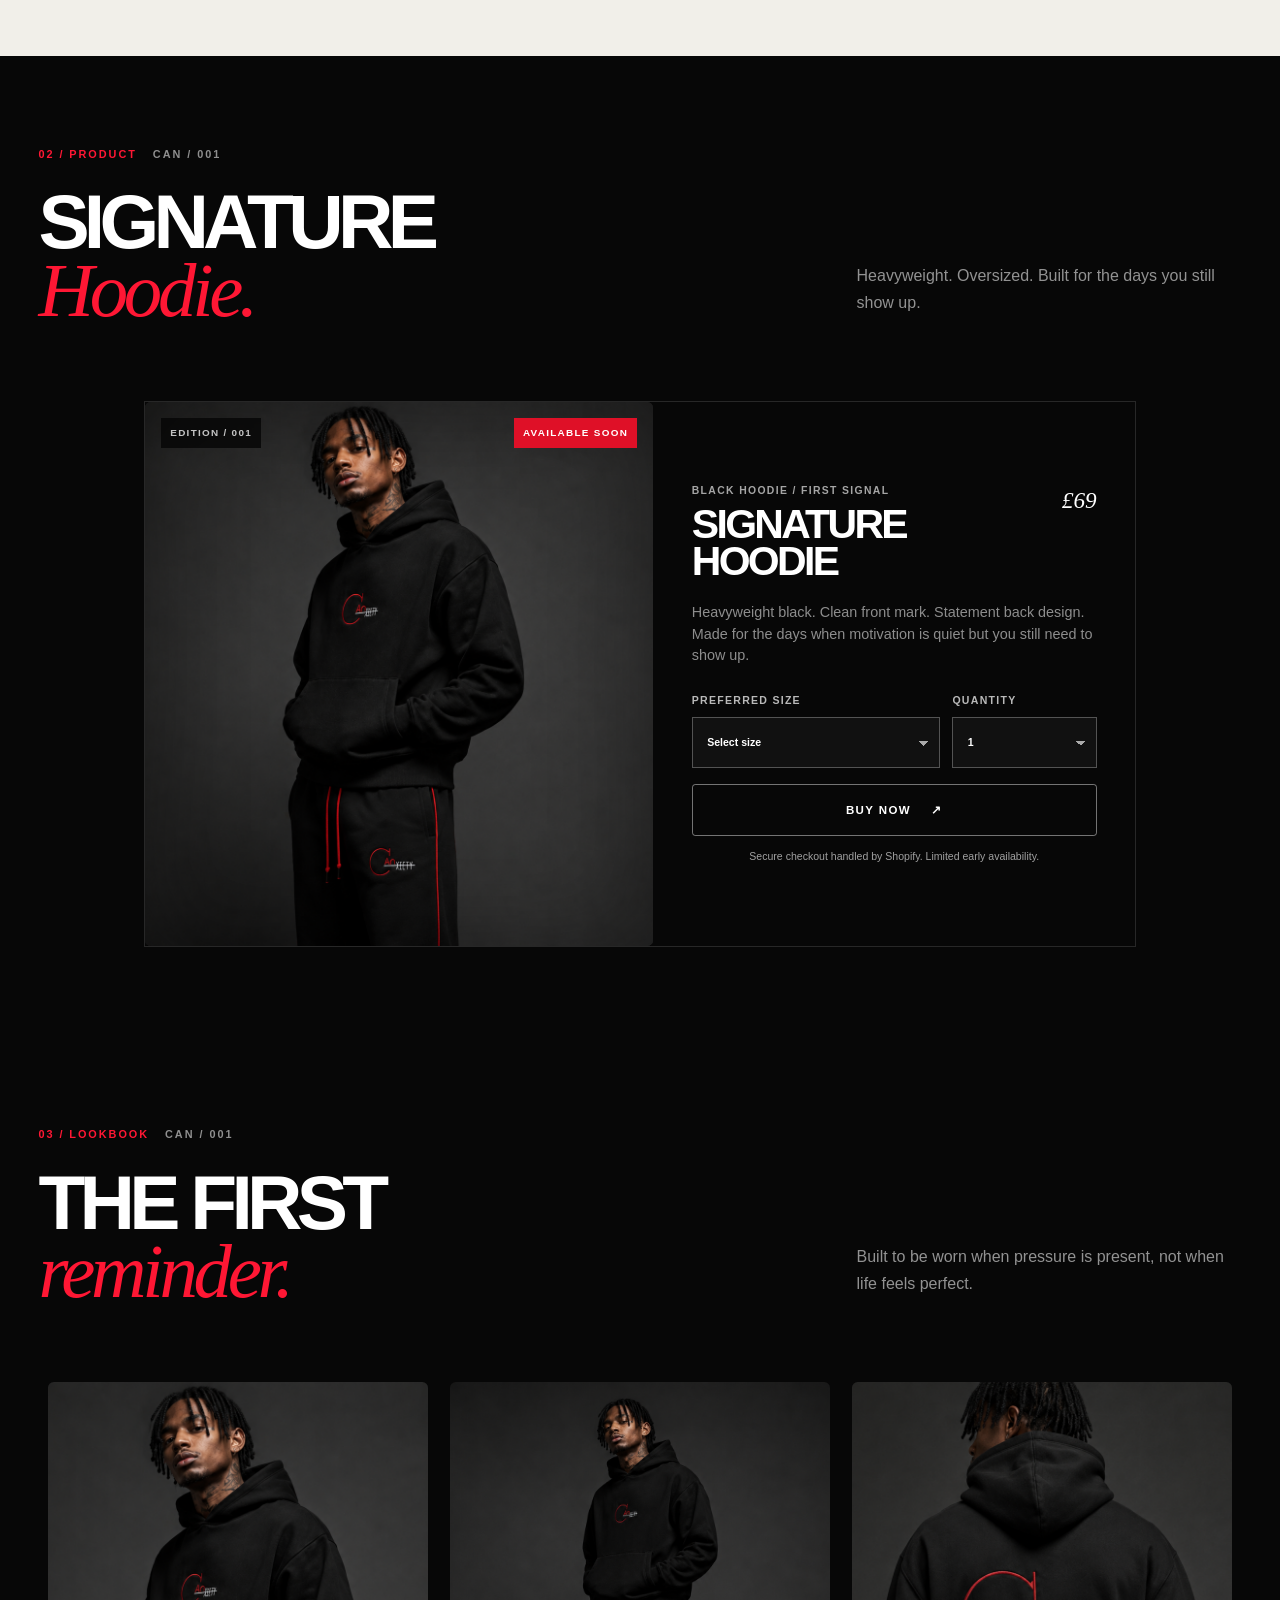
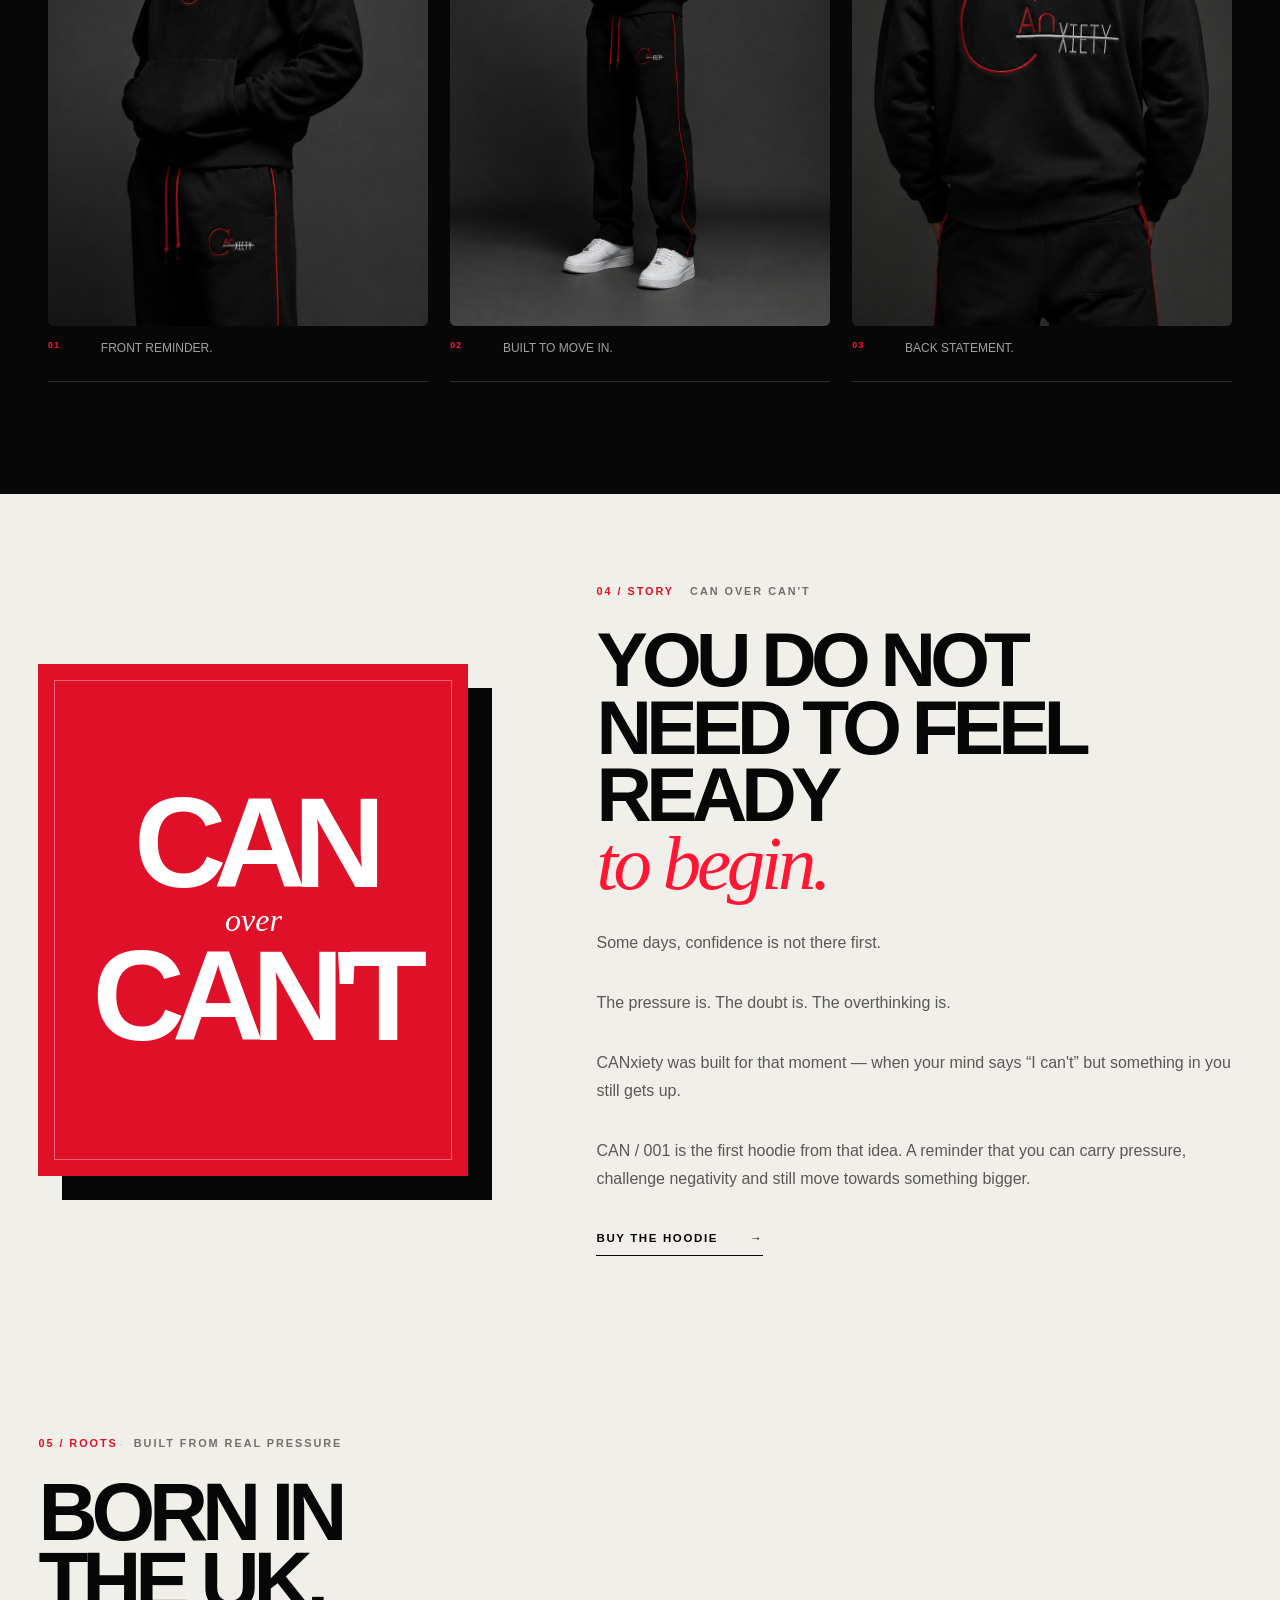
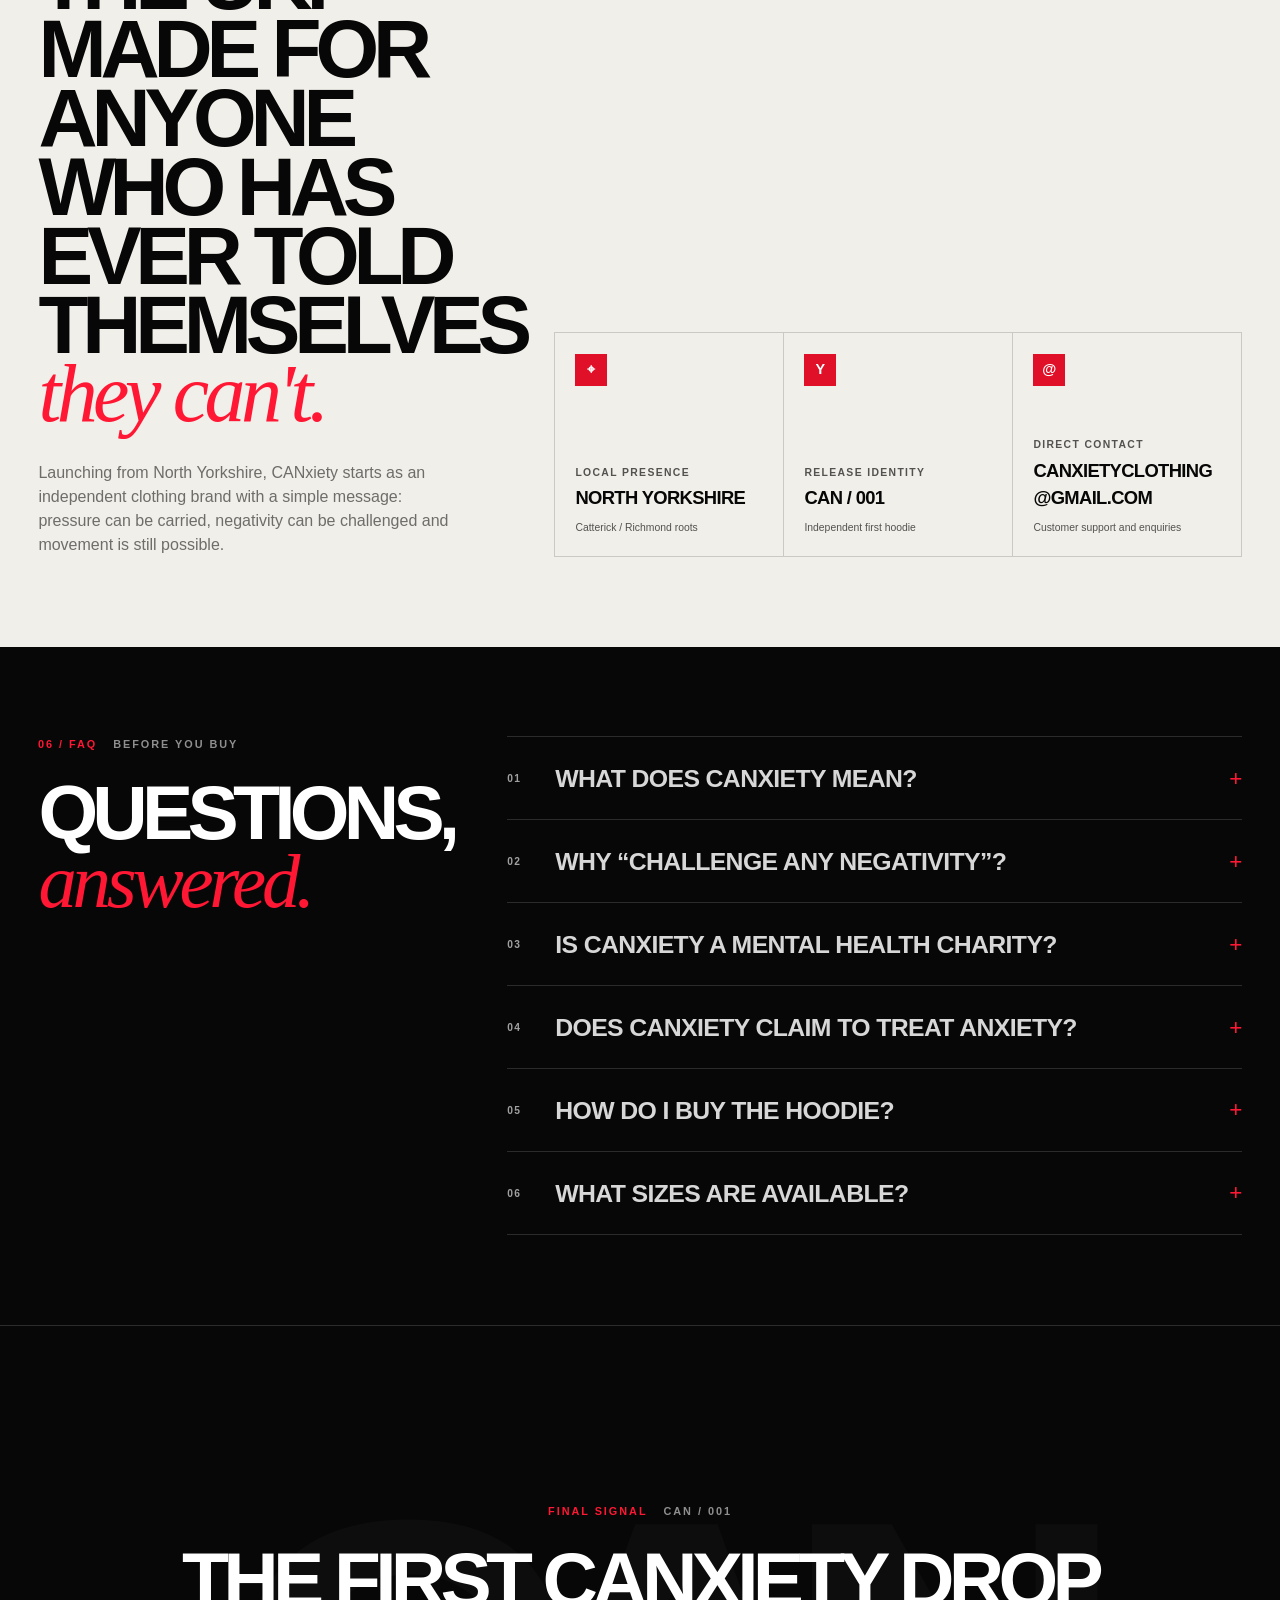
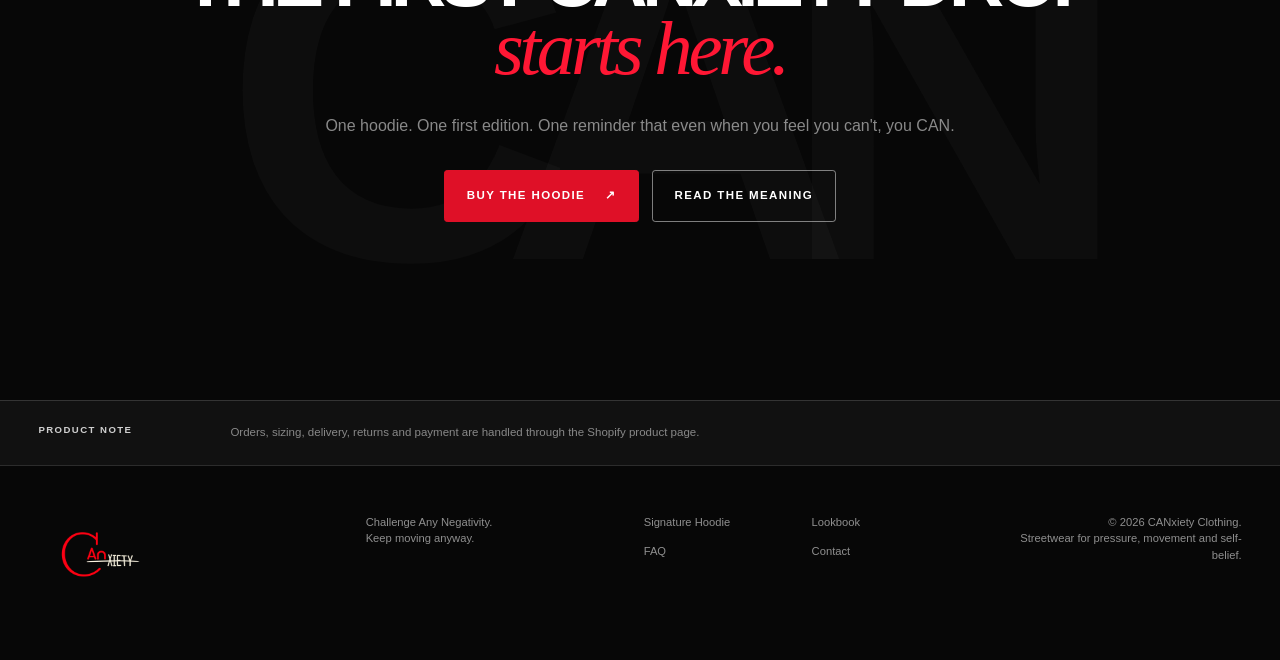
==== commit 3635600b: "Update index.html" ====
--- a/index.html
+++ b/index.html
@@ -9,8 +9,8 @@
   <meta name="robots" content="index, follow, max-image-preview:large">
   <meta name="author" content="CANxiety Clothing">
   
-  <title>CANxiety Clothing | UK Streetwear & CAN / 001 Signature Hoodie</title>
-  <meta name="description" content="CANxiety Clothing is a UK streetwear brand creating limited heavyweight hoodie drops. Shop the CAN / 001 Signature Hoodie, built around pressure, identity and quiet confidence.">
+  <title>CANxiety Clothing | Even When You Feel You Can't, You CAN</title>
+  <meta name="description" content="CANxiety Clothing is a UK streetwear brand built around pressure, doubt and self-belief. C.A.N means Challenge Any Negativity. Shop the CAN / 001 Signature Hoodie.">
   <link rel="canonical" href="https://canxiety.co.uk/">
   <link rel="sitemap" type="application/xml" href="/sitemap.xml">
   
@@ -18,14 +18,14 @@
   <meta property="og:type" content="website">
   <meta property="og:site_name" content="CANxiety Clothing">
   <meta property="og:title" content="CANxiety Clothing | UK Streetwear & CAN / 001 Signature Hoodie">
-  <meta property="og:description" content="CANxiety Clothing. UK streetwear. Limited heavyweight hoodie drops. CAN / 001 Signature Hoodie Available Soon.">
+  <meta property="og:description" content="CANxiety Clothing. UK streetwear built around pressure, doubt and movement. Even when you feel you can't, you CAN.">
   <meta property="og:url" content="https://canxiety.co.uk/">
   <meta property="og:image" content="https://canxiety.co.uk/assets/lookbook/CAN_001_Front_View_34_View_(4K).png">
   <meta property="og:image:alt" content="CANxiety Clothing CAN / 001 Signature Hoodie">
   
   <meta name="twitter:card" content="summary_large_image">
-  <meta name="twitter:title" content="CANxiety Clothing | UK Streetwear & CAN / 001 Signature Hoodie">
-  <meta name="twitter:description" content="Limited UK streetwear from CANxiety Clothing. Shop the CAN / 001 Signature Hoodie.">
+  <meta name="twitter:title" content="CANxiety Clothing | Even When You Feel You Can't, You CAN">
+  <meta name="twitter:description" content="CANxiety Clothing. C.A.N means Challenge Any Negativity. Shop the CAN / 001 Signature Hoodie.">
   <meta name="twitter:image" content="https://canxiety.co.uk/assets/lookbook/CAN_001_Front_View_34_View_(4K).png">
 
   <link rel="icon" href="canxiety_logo_dark_header.png">
@@ -42,7 +42,7 @@
         "alternateName": "CANxiety",
         "url": "https://canxiety.co.uk/",
         "logo": "https://canxiety.co.uk/canxiety_logo_no_white_background.png",
-        "description": "A UK streetwear and fashion identity brand creating limited clothing around pressure, confidence and self-expression."
+        "description": "A UK streetwear brand creating limited clothing around pressure, doubt, self-belief and the message that C.A.N means Challenge Any Negativity."
       },
       {
         "@type": "Product",
@@ -50,7 +50,7 @@
         "name": "CAN / 001 Signature Hoodie",
         "brand": { "@id": "https://canxiety.co.uk/#brand" },
         "image": "https://canxiety.co.uk/assets/lookbook/CAN_001_Front_View_34_View_(4K).png",
-        "description": "A premium black CANxiety Signature Hoodie with a small front mark and large back statement design.",
+        "description": "A premium black CANxiety Signature Hoodie with a small front mark and large back statement design, built around pressure, doubt and movement.",
         "offers": {
           "@type": "Offer",
           "price": "69",
@@ -67,7 +67,7 @@
         "image": "https://canxiety.co.uk/canxiety_logo_dark_header.png",
         "logo": "https://canxiety.co.uk/canxiety_logo_dark_header.png",
         "email": "canxietyclothing@gmail.com",
-        "description": "An independent North Yorkshire clothing brand creating limited designer streetwear.",
+        "description": "An independent North Yorkshire clothing brand creating limited streetwear around pressure, self-belief and movement.",
         "priceRange": "££",
         "brand": { "@id": "https://canxiety.co.uk/#brand" },
         "address": {
@@ -76,6 +76,16 @@
           "addressRegion": "North Yorkshire",
           "addressCountry": "GB"
         }
+      },
+      {
+        "@type": "WebSite",
+        "@id": "https://canxiety.co.uk/#website",
+        "name": "CANxiety Clothing",
+        "alternateName": "CANxiety",
+        "url": "https://canxiety.co.uk/",
+        "publisher": {
+          "@id": "https://canxiety.co.uk/#brand"
+        }
       }
     ]
   }
@@ -95,8 +105,8 @@
     </a>
 
     <nav class="desktop-nav" aria-label="Primary navigation">
-      <a href="#manifesto">Manifesto</a>
-      <a href="#pre-drop">Pre-drop</a>
+      <a href="#manifesto">Meaning</a>
+      <a href="#pre-drop">Hoodie</a>
       <a href="#lookbook">Lookbook</a>
       <a href="#story">Story</a>
     </nav>
@@ -119,8 +129,8 @@
     </div>
 
     <div class="mobile-menu__links">
-      <a href="#pre-drop"><span>01</span>Pre-drop</a>
-      <a href="#manifesto"><span>02</span>Manifesto</a>
+      <a href="#pre-drop"><span>01</span>Hoodie</a>
+      <a href="#manifesto"><span>02</span>Meaning</a>
       <a href="#lookbook"><span>03</span>Lookbook</a>
       <a href="#story"><span>04</span>Story</a>
       <a href="#faq"><span>05</span>Questions</a>
@@ -138,12 +148,15 @@
 
       <div class="hero__content reveal">
         <p class="eyebrow"><span>CAN / 001</span> Signature Hoodie</p>
-        <h1 id="hero-title">CANxiety Clothing<br><em>Wear the pressure.</em></h1>
-        <p class="hero__lede">A premium black signature hoodie for the ones who carry pressure and keep moving.</p>
+        <h1 id="hero-title">CANxiety Clothing<br><em>Even when you feel you can't — you CAN.</em></h1>
+        <p class="hero__lede">
+          A heavyweight black hoodie for pressure, doubt, overthinking and the choice to keep moving anyway.
+          C.A.N means Challenge Any Negativity.
+        </p>
 
         <div class="hero__actions">
           <a class="button button--signal" href="https://canxiety.myshopify.com/products/canxiety-signature-hoodie-001">Buy the hoodie <span aria-hidden="true">↗</span></a>
-          <a class="button button--ghost" href="#lookbook">View lookbook</a>
+          <a class="button button--ghost" href="#story">Read the meaning</a>
         </div>
 
         <dl class="hero__facts" aria-label="Launch details">
@@ -173,7 +186,7 @@
           <span>CAN / 001</span>
         </div>
 
-        <p class="hero__vertical" aria-hidden="true">CANXIETY® / PRESSURE MADE VISIBLE</p>
+        <p class="hero__vertical" aria-hidden="true">CANXIETY® / CHALLENGE ANY NEGATIVITY</p>
         <div class="hero__monogram" aria-hidden="true">CAN</div>
       </div>
 
@@ -183,27 +196,35 @@
     <div class="launch-strip" aria-label="Launch information">
       <div class="launch-strip__track">
         <span>CAN / 001 Signature Hoodie</span><i>✦</i>
+        <span>Challenge Any Negativity</span><i>✦</i>
+        <span>Even when you feel you can't — you CAN</span><i>✦</i>
+        <span>£69</span><i>✦</i>
         <span>Available Soon</span><i>✦</i>
-        <span>£69</span><i>✦</i>
-        <span>Pressure Made Visible</span><i>✦</i>
         <span aria-hidden="true">CAN / 001 Signature Hoodie</span><i aria-hidden="true">✦</i>
-        <span aria-hidden="true">Available Soon</span><i aria-hidden="true">✦</i>
+        <span aria-hidden="true">Challenge Any Negativity</span><i aria-hidden="true">✦</i>
       </div>
     </div>
 
     <section class="manifesto section" id="manifesto" aria-labelledby="manifesto-title">
       <div class="section-index reveal">
-        <span>01 / Manifesto</span>
+        <span>01 / Meaning</span>
         <span class="section-index__line"></span>
       </div>
 
       <div class="manifesto__copy reveal" data-delay="1">
-        <p class="eyebrow eyebrow--muted">The label behind the feeling</p>
-        <h2 id="manifesto-title">The pressure exists. The signal is how you <em>carry it.</em></h2>
+        <p class="eyebrow eyebrow--muted">The meaning behind CANxiety</p>
+        <h2 id="manifesto-title">The doubt gets loud.<br><em>CAN gets louder.</em></h2>
 
         <div class="manifesto__footer">
-          <p>Built for the overthinkers, the late-night creators, the silent battlers, and the ones who still show up.</p>
-          <p class="manifesto__note">Clothing as signal.<br>Identity as armour.</p>
+          <p>
+            CANxiety is for the people who overthink, feel the pressure, question themselves and still find a way to move.
+            It is not about pretending everything is easy. It is about proving that pressure does not get the final say.
+          </p>
+          <p class="manifesto__note">
+            CAN means Challenge Any Negativity.<br>
+            Challenge the thought. Challenge the pressure.<br>
+            Keep moving until what tried to stop you starts losing power.
+          </p>
         </div>
       </div>
     </section>
@@ -214,7 +235,7 @@
           <p class="eyebrow"><span>02 / Product</span> CAN / 001</p>
           <h2 id="pre-drop-title">Signature<br><em>Hoodie.</em></h2>
         </div>
-        <p>Heavyweight. Oversized. Built under pressure.</p>
+        <p>Heavyweight. Oversized. Built for the days you still show up.</p>
       </div>
 
       <div class="product-grid product-grid--single">
@@ -234,7 +255,10 @@
               <p class="product-card__price" aria-label="£69">£69</p>
             </div>
 
-            <p class="product-card__copy">Heavyweight black. Sharp front mark. Built for the ones who still show up.</p>
+            <p class="product-card__copy">
+              Heavyweight black. Clean front mark. Statement back design.
+              Made for the days when motivation is quiet but you still need to show up.
+            </p>
 
             <div class="product-card__controls">
               <label>Preferred size
@@ -266,20 +290,20 @@
       <div class="section-heading reveal">
         <div>
           <p class="eyebrow"><span>03 / Lookbook</span> CAN / 001</p>
-          <h2 id="lookbook-title">First<br><em>Signal.</em></h2>
-        </div>
-        <p>Every detail matters.</p>
+          <h2 id="lookbook-title">The first<br><em>reminder.</em></h2>
+        </div>
+        <p>Built to be worn when pressure is present, not when life feels perfect.</p>
       </div>
 
       <div class="lookbook-grid">
         <figure class="lookbook-card lookbook-card--tall reveal">
           <img src="assets/lookbook/CAN_001_Front_View_34_View_(4K).png" alt="CANxiety CAN / 001 Signature Hoodie front view" width="1122" height="1402" loading="lazy" decoding="async">
-          <figcaption><span>01</span><p>Front signal.</p></figcaption>
+          <figcaption><span>01</span><p>Front reminder.</p></figcaption>
         </figure>
 
         <figure class="lookbook-card reveal" data-delay="1">
           <img src="assets/lookbook/CAN_001_Full_Body_Shot_(4K).png" alt="CANxiety CAN / 001 Signature Hoodie full body view" width="1122" height="1402" loading="lazy" decoding="async">
-          <figcaption><span>02</span><p>Full silhouette.</p></figcaption>
+          <figcaption><span>02</span><p>Built to move in.</p></figcaption>
         </figure>
 
         <figure class="lookbook-card reveal">
@@ -297,15 +321,18 @@
       </div>
 
       <div class="story__copy reveal" data-delay="1">
-        <p class="eyebrow eyebrow--muted"><span>04 / Why</span> The meaning beneath</p>
+        <p class="eyebrow eyebrow--muted"><span>04 / Story</span> CAN over can't</p>
       
-        <h2 id="story-title">Wear The<br><em>Pressure.</em></h2>
+        <h2 id="story-title">You do not need to feel ready<br><em>to begin.</em></h2>
       
-        <p>You felt it.</p>
-        <p>You carried it.</p>
-        <p>You kept moving.</p>
+        <p>Some days, confidence is not there first.</p>
+        <p>The pressure is. The doubt is. The overthinking is.</p>
+        <p>CANxiety was built for that moment — when your mind says “I can't” but something in you still gets up.</p>
       
-        <p>CAN / 001 is built for the ones who move under pressure.</p>
+        <p>
+          CAN / 001 is the first hoodie from that idea.
+          A reminder that you can carry pressure, challenge negativity and still move towards something bigger.
+        </p>
       
         <a class="text-link" href="https://canxiety.myshopify.com/products/canxiety-signature-hoodie-001">
           Buy the hoodie <span aria-hidden="true">→</span>
@@ -315,9 +342,12 @@
 
     <section class="trust section" aria-labelledby="trust-title">
       <div class="trust__lead reveal">
-        <p class="eyebrow eyebrow--muted"><span>05 / Provenance</span> Local roots</p>
-        <h2 id="trust-title">Built in the UK.<br>Designed for <em>global movement.</em></h2>
-        <p>Launching from North Yorkshire, with roots across Catterick and Richmond.</p>
+        <p class="eyebrow eyebrow--muted"><span>05 / Roots</span> Built from real pressure</p>
+        <h2 id="trust-title">Born in the UK.<br>Made for anyone who has ever told themselves <em>they can't.</em></h2>
+        <p>
+          Launching from North Yorkshire, CANxiety starts as an independent clothing brand with a simple message:
+          pressure can be carried, negativity can be challenged and movement is still possible.
+        </p>
       </div>
 
       <div class="trust__grid reveal" data-delay="1">
@@ -352,28 +382,33 @@
 
       <div class="faq__list reveal" data-delay="1">
         <details>
-          <summary><span>01</span> What is Available Soon?</summary>
-          <p>The CAN / 001 Signature Hoodie is Available Soon through the Shopify product page.</p>
-        </details>
-
-        <details>
-          <summary><span>02</span> How do I buy it?</summary>
+          <summary><span>01</span> What does CANxiety mean?</summary>
+          <p>CANxiety is built on the idea that even when anxiety, pressure or doubt makes you feel like you can't, you still CAN. C.A.N means Challenge Any Negativity.</p>
+        </details>
+
+        <details>
+          <summary><span>02</span> Why “Challenge Any Negativity”?</summary>
+          <p>Because the brand is not about pretending negativity disappears. It is about challenging the thought, the pressure and the voice that says stop. Keep challenging it, and over time you begin to conquer what tried to stop you.</p>
+        </details>
+
+        <details>
+          <summary><span>03</span> Is CANxiety a mental health charity?</summary>
+          <p>No. CANxiety is a clothing and identity brand, not a charity or medical service. The message is about self-belief, pressure, movement and expression through clothing.</p>
+        </details>
+
+        <details>
+          <summary><span>04</span> Does CANxiety claim to treat anxiety?</summary>
+          <p>No. CANxiety Clothing does not provide medical advice, diagnosis or mental health treatment. If you need support, contact a qualified healthcare professional or an appropriate support service.</p>
+        </details>
+
+        <details>
+          <summary><span>05</span> How do I buy the hoodie?</summary>
           <p>Use any Buy the hoodie or Buy Now button. Checkout is handled securely through Shopify.</p>
         </details>
 
         <details>
-          <summary><span>03</span> What sizes are shown?</summary>
-          <p>The current early product selection shows S, M and L. Final availability depends on the Shopify product page.</p>
-        </details>
-
-        <details>
-          <summary><span>04</span> Is CANxiety a mental health charity?</summary>
-          <p>No. CANxiety is a clothing and identity brand. Any future charity partnership will be described clearly and separately.</p>
-        </details>
-
-        <details>
-          <summary><span>05</span> Does CANxiety claim to treat anxiety?</summary>
-          <p>No. CANxiety Clothing does not provide medical advice, diagnosis or mental health treatment. If you need support, contact a qualified healthcare professional or an appropriate support service.</p>
+          <summary><span>06</span> What sizes are available?</summary>
+          <p>The current early product selection shows S, M and L. Final availability is shown on the Shopify product page.</p>
         </details>
       </div>
     </section>
@@ -381,12 +416,12 @@
     <section class="final-cta section" aria-labelledby="final-title">
       <div class="final-cta__halo" aria-hidden="true">CAN</div>
       <p class="eyebrow reveal"><span>Final signal</span> CAN / 001</p>
-      <h2 id="final-title" class="reveal" data-delay="1">First drop energy<br><em>does not come back.</em></h2>
-      <p class="reveal" data-delay="2">One hoodie. One first edition. One opening signal.</p>
+      <h2 id="final-title" class="reveal" data-delay="1">The first CANxiety drop<br><em>starts here.</em></h2>
+      <p class="reveal" data-delay="2">One hoodie. One first edition. One reminder that even when you feel you can't, you CAN.</p>
 
       <div class="final-cta__actions reveal" data-delay="2">
         <a class="button button--signal" href="https://canxiety.myshopify.com/products/canxiety-signature-hoodie-001">Buy the hoodie <span aria-hidden="true">↗</span></a>
-        <a class="button button--ghost" href="#lookbook">View details</a>
+        <a class="button button--ghost" href="#story">Read the meaning</a>
       </div>
     </section>
 
@@ -403,7 +438,7 @@
       </span>
     </a>
 
-    <p>Pressure Made Visible.<br>North Yorkshire → Everywhere.</p>
+    <p>Challenge Any Negativity.<br>Keep moving anyway.</p>
 
     <div class="site-footer__links">
       <a href="#pre-drop">Signature Hoodie</a>
@@ -412,7 +447,7 @@
       <a href="/contact">Contact</a>
     </div>
 
-    <p class="site-footer__legal">© <span data-year>2026</span> CANxiety Clothing.<br>Fashion, identity, movement.</p>
+    <p class="site-footer__legal">© <span data-year>2026</span> CANxiety Clothing.<br>Streetwear for pressure, movement and self-belief.</p>
   </footer>
 
   <a class="mobile-cta" href="https://canxiety.myshopify.com/products/canxiety-signature-hoodie-001">
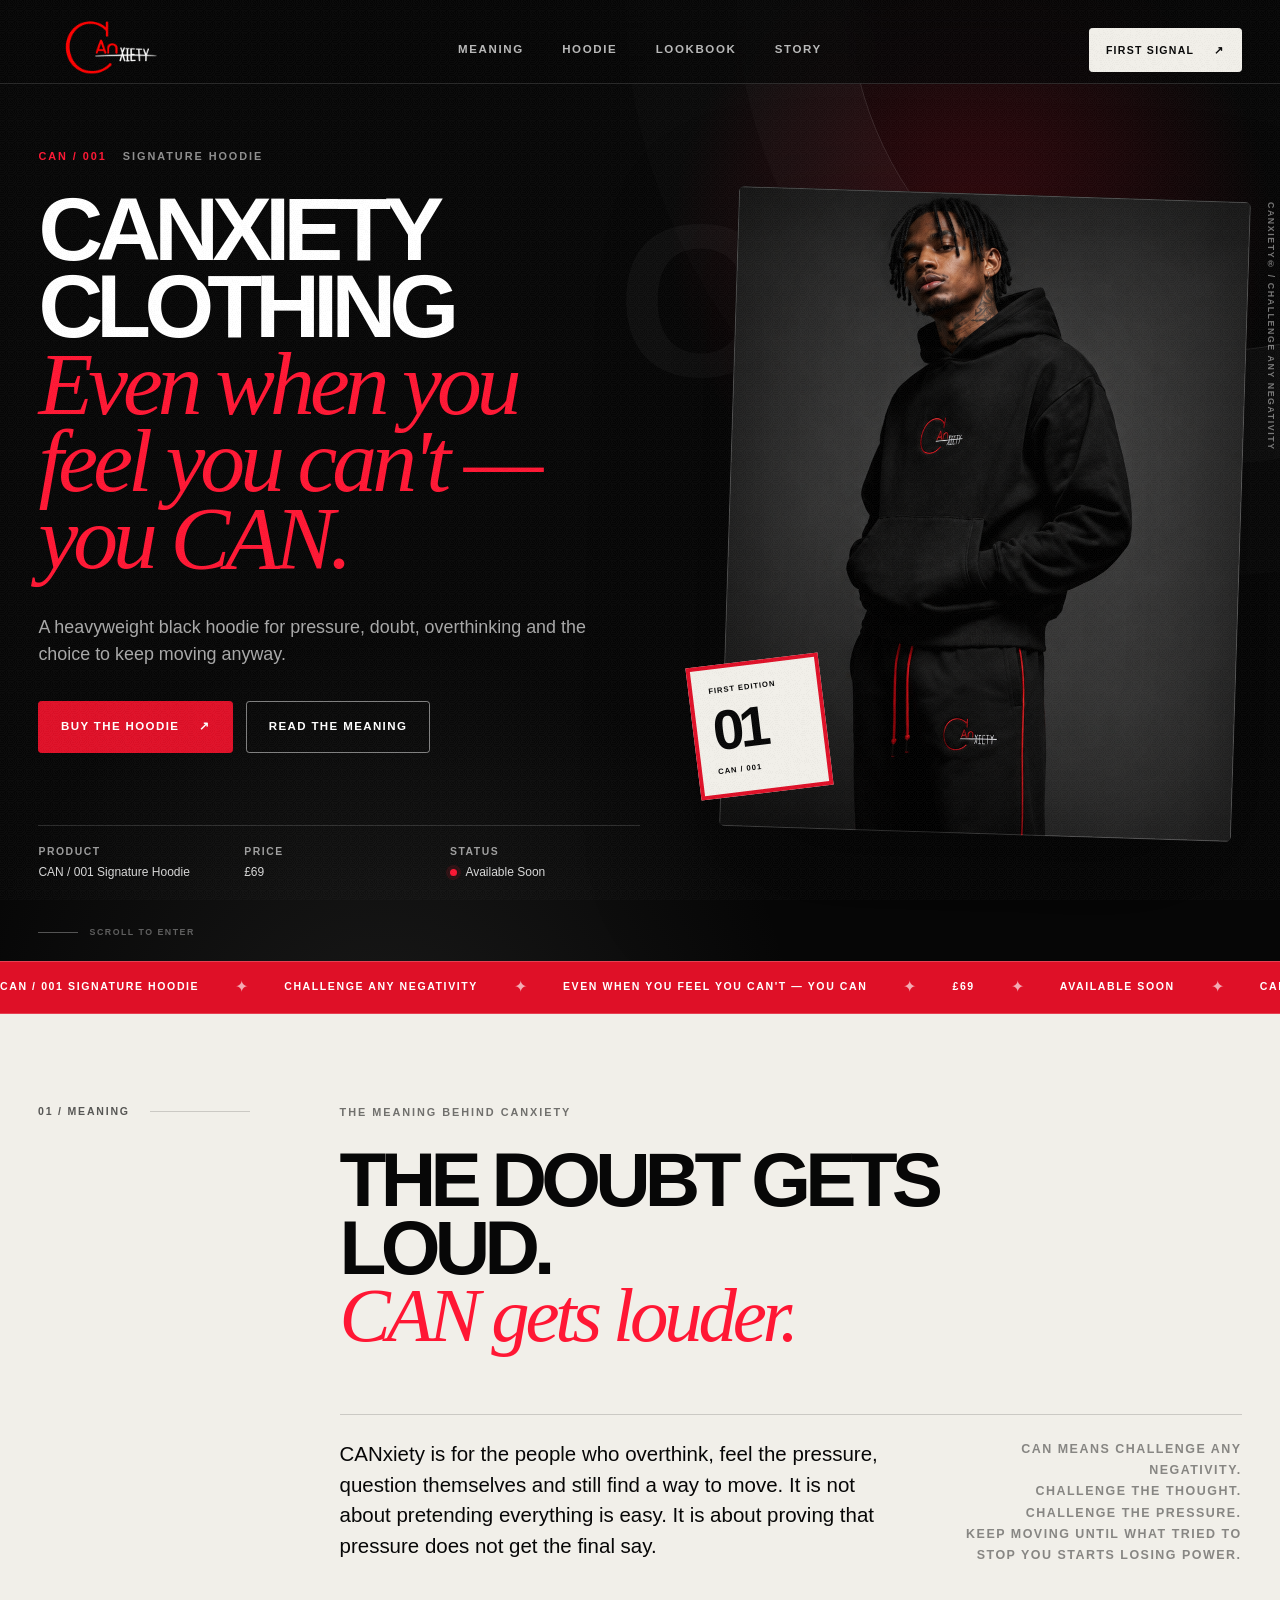
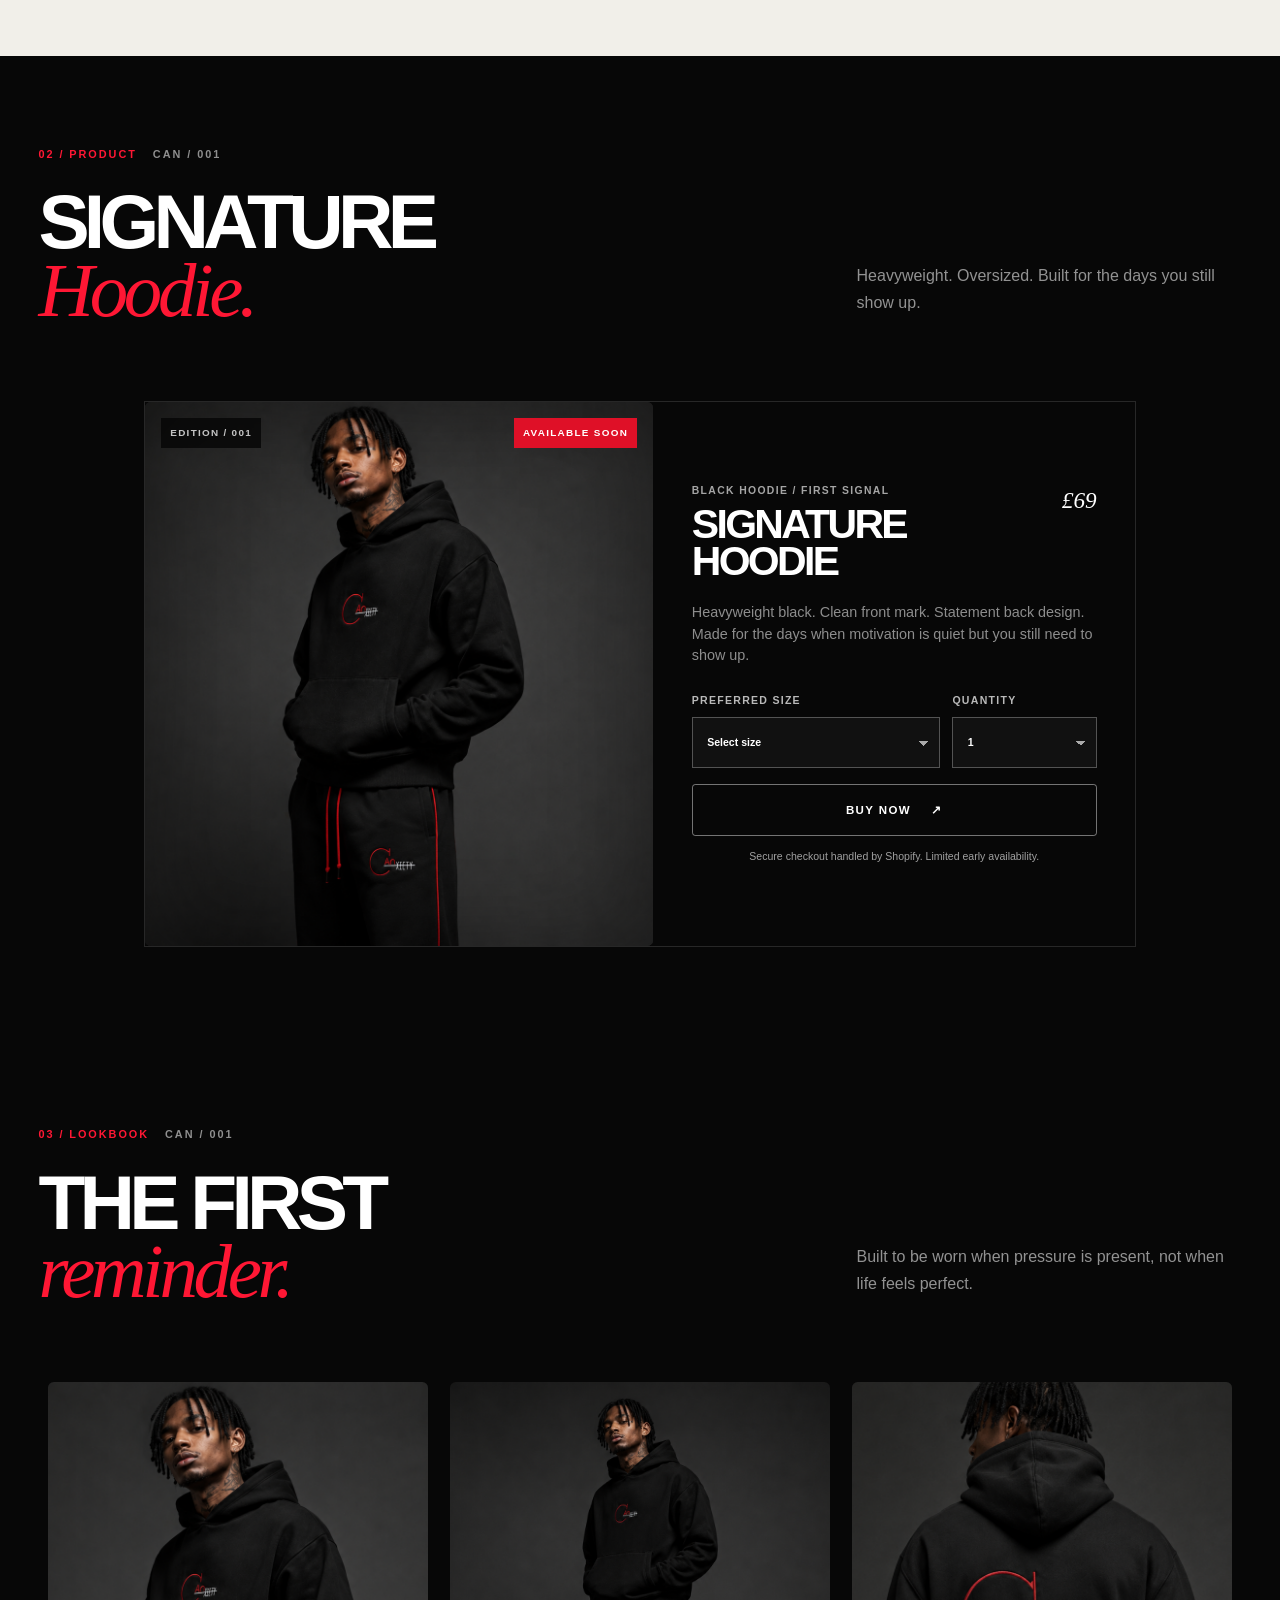
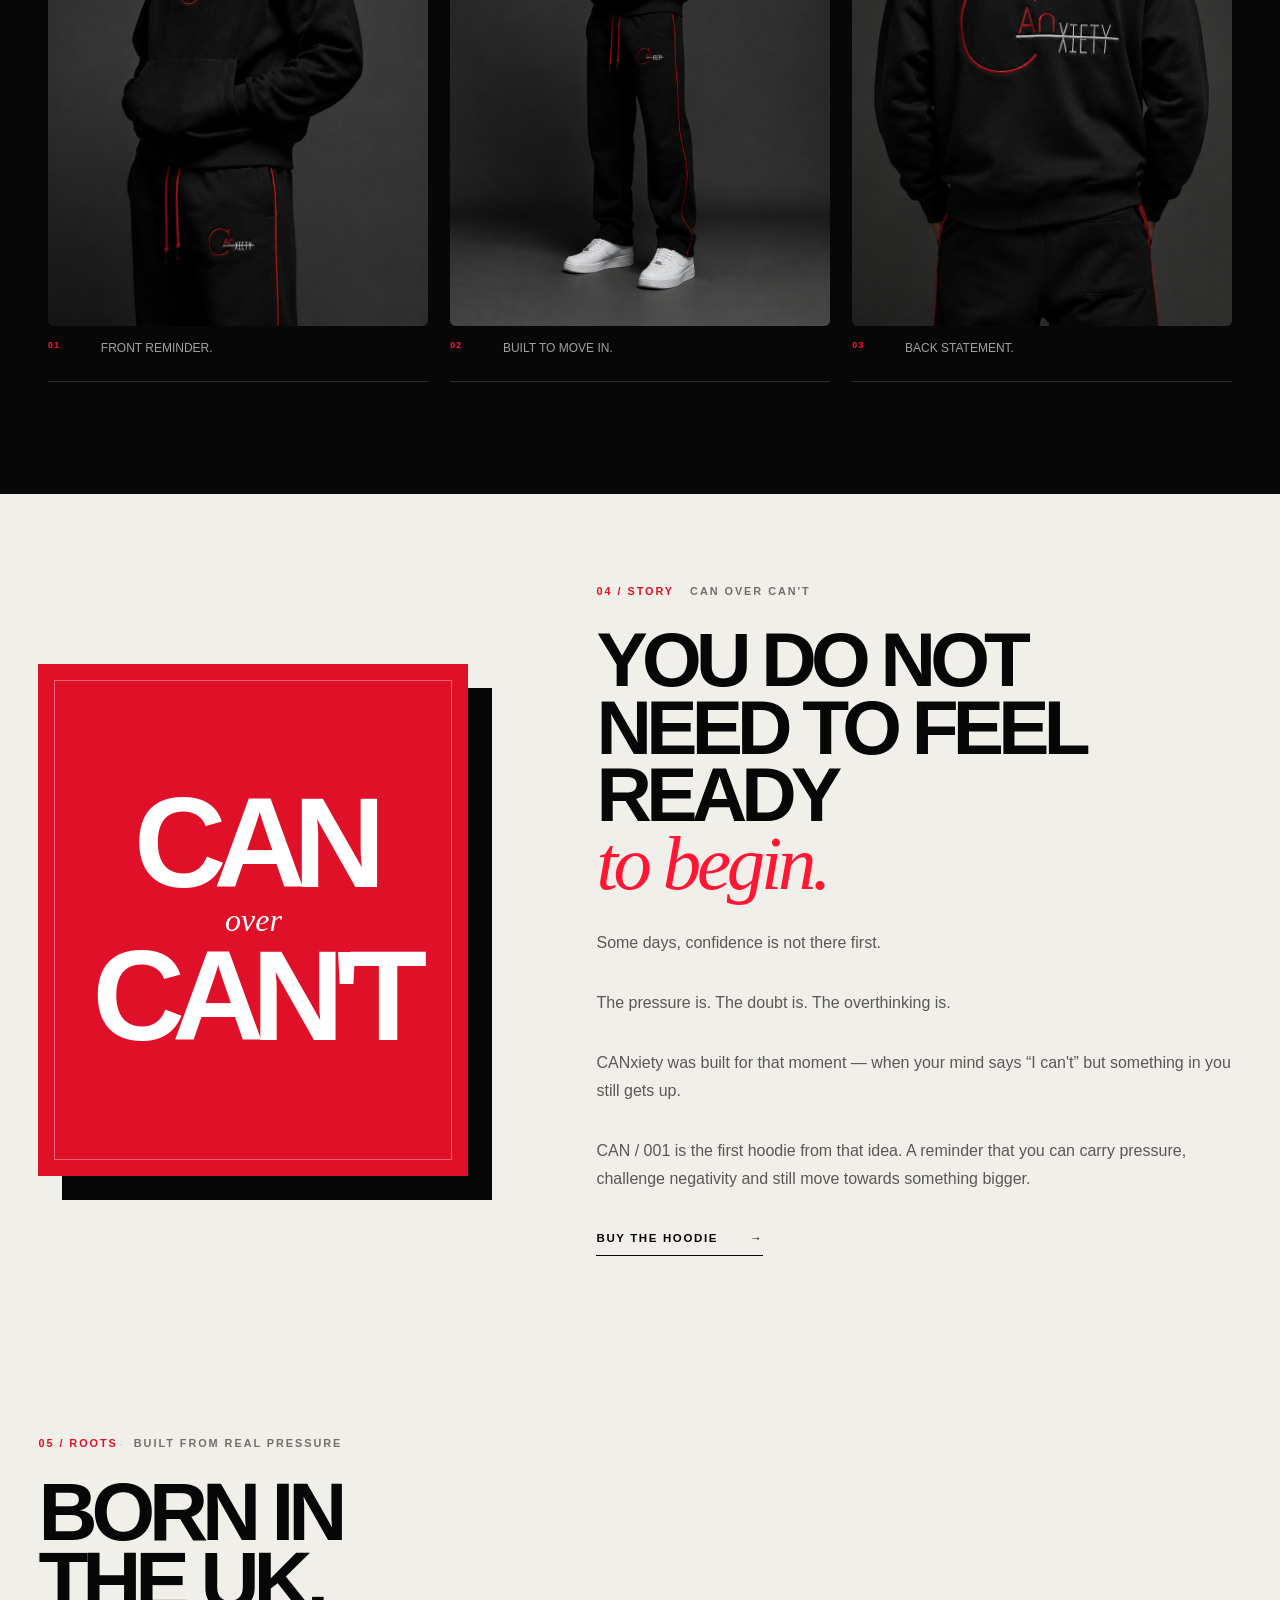
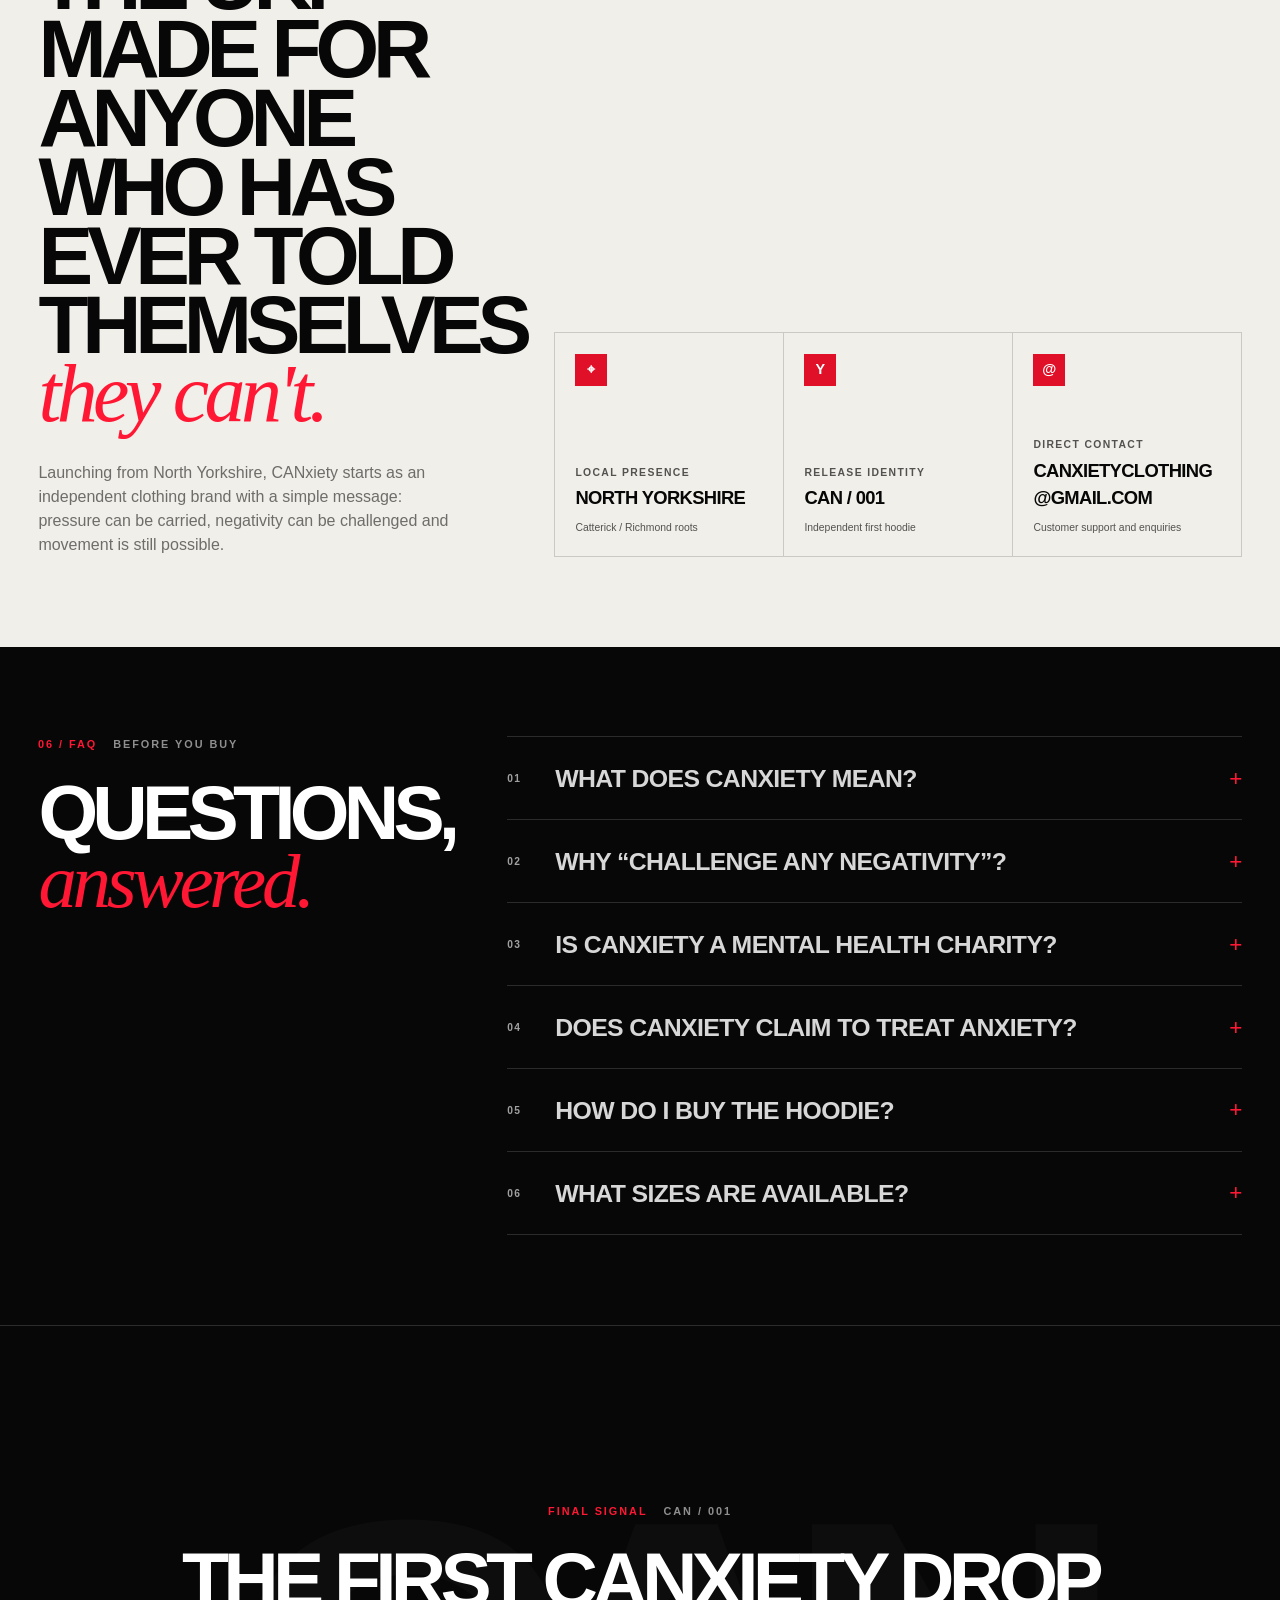
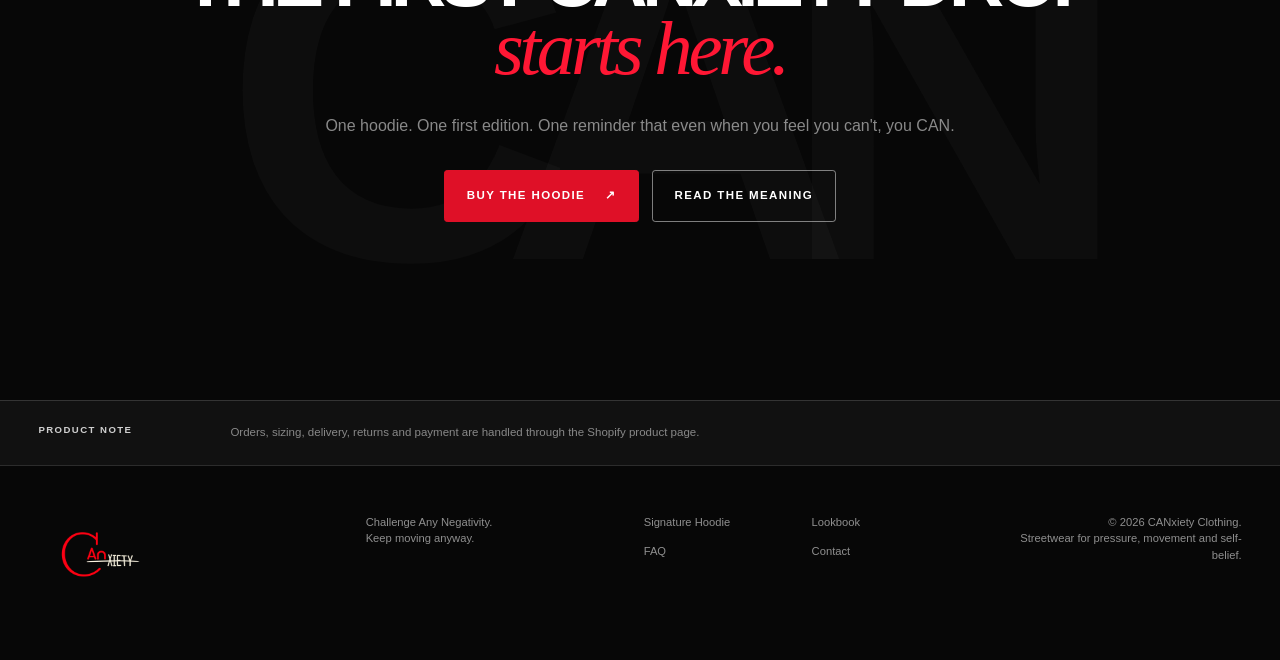
==== commit 0c094362: "Update index.html" ====
--- a/index.html
+++ b/index.html
@@ -151,7 +151,6 @@
         <h1 id="hero-title">CANxiety Clothing<br><em>Even when you feel you can't — you CAN.</em></h1>
         <p class="hero__lede">
           A heavyweight black hoodie for pressure, doubt, overthinking and the choice to keep moving anyway.
-          C.A.N means Challenge Any Negativity.
         </p>
 
         <div class="hero__actions">
